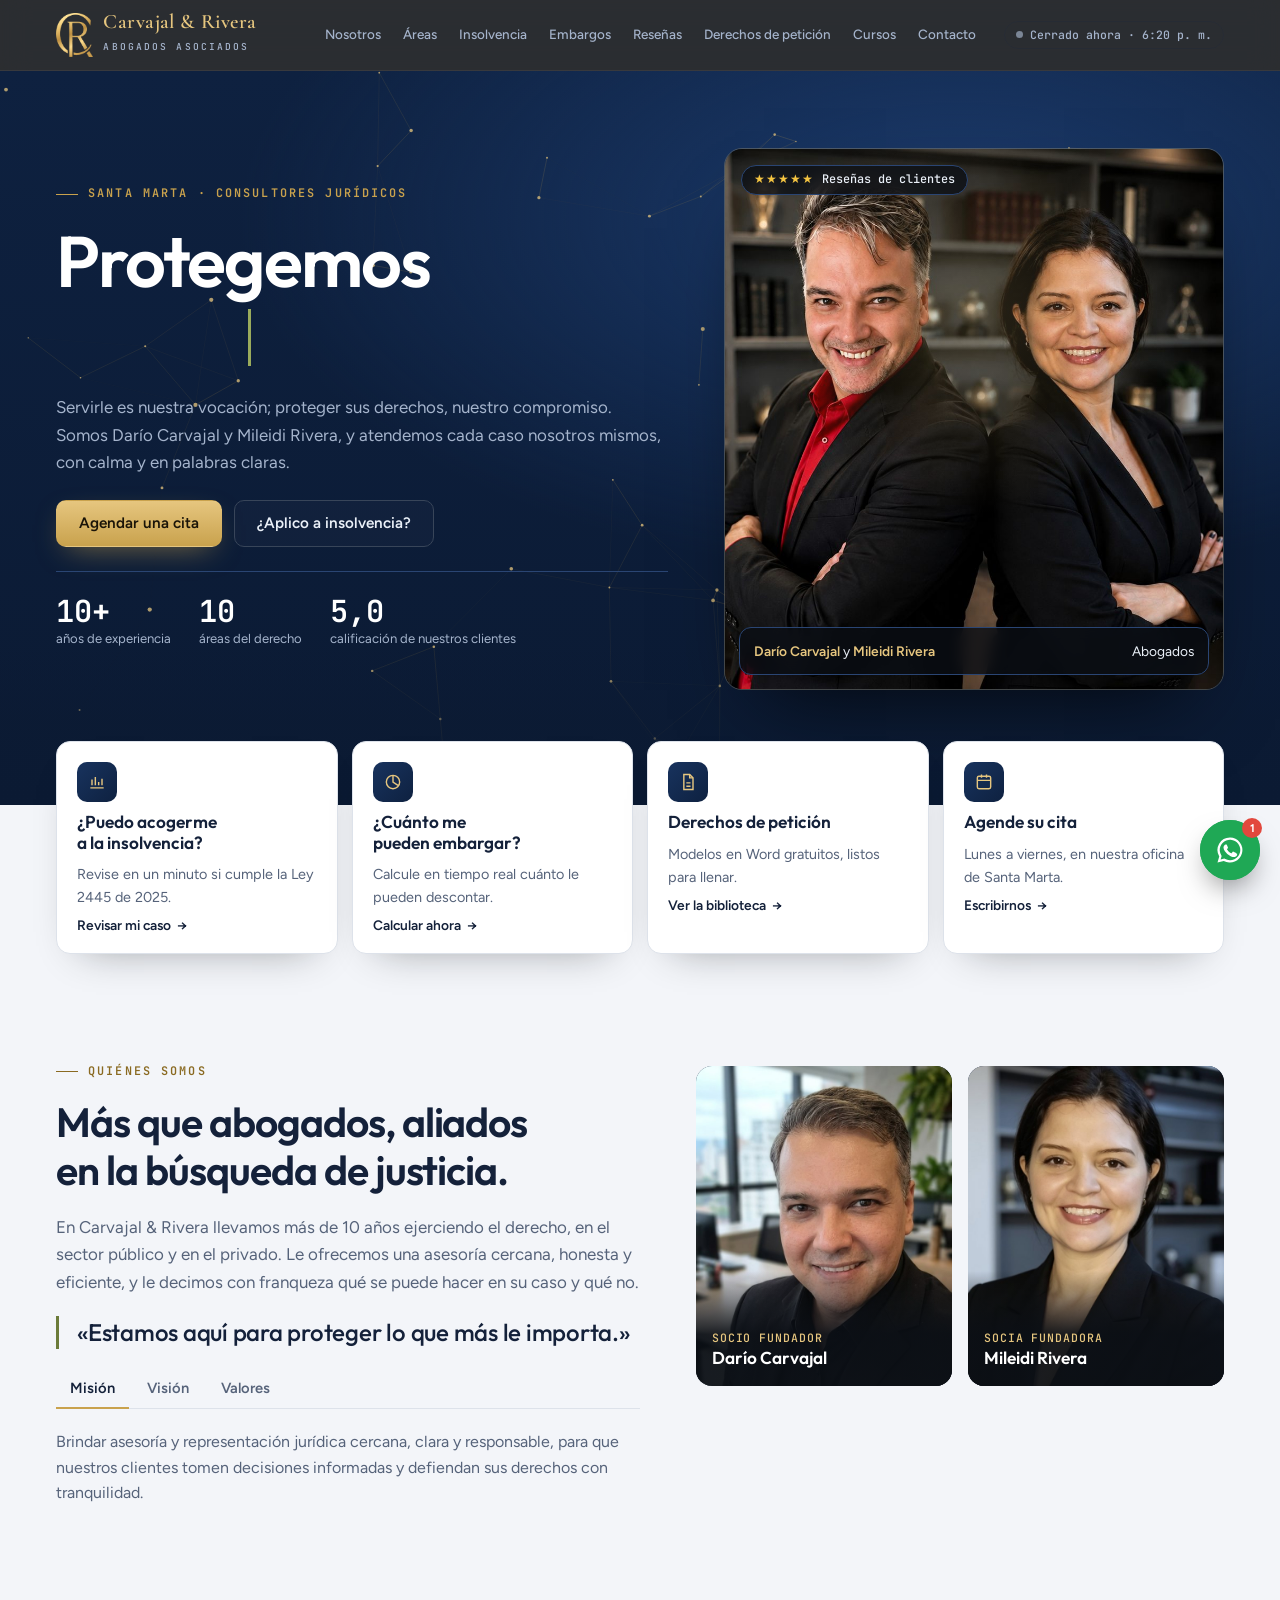
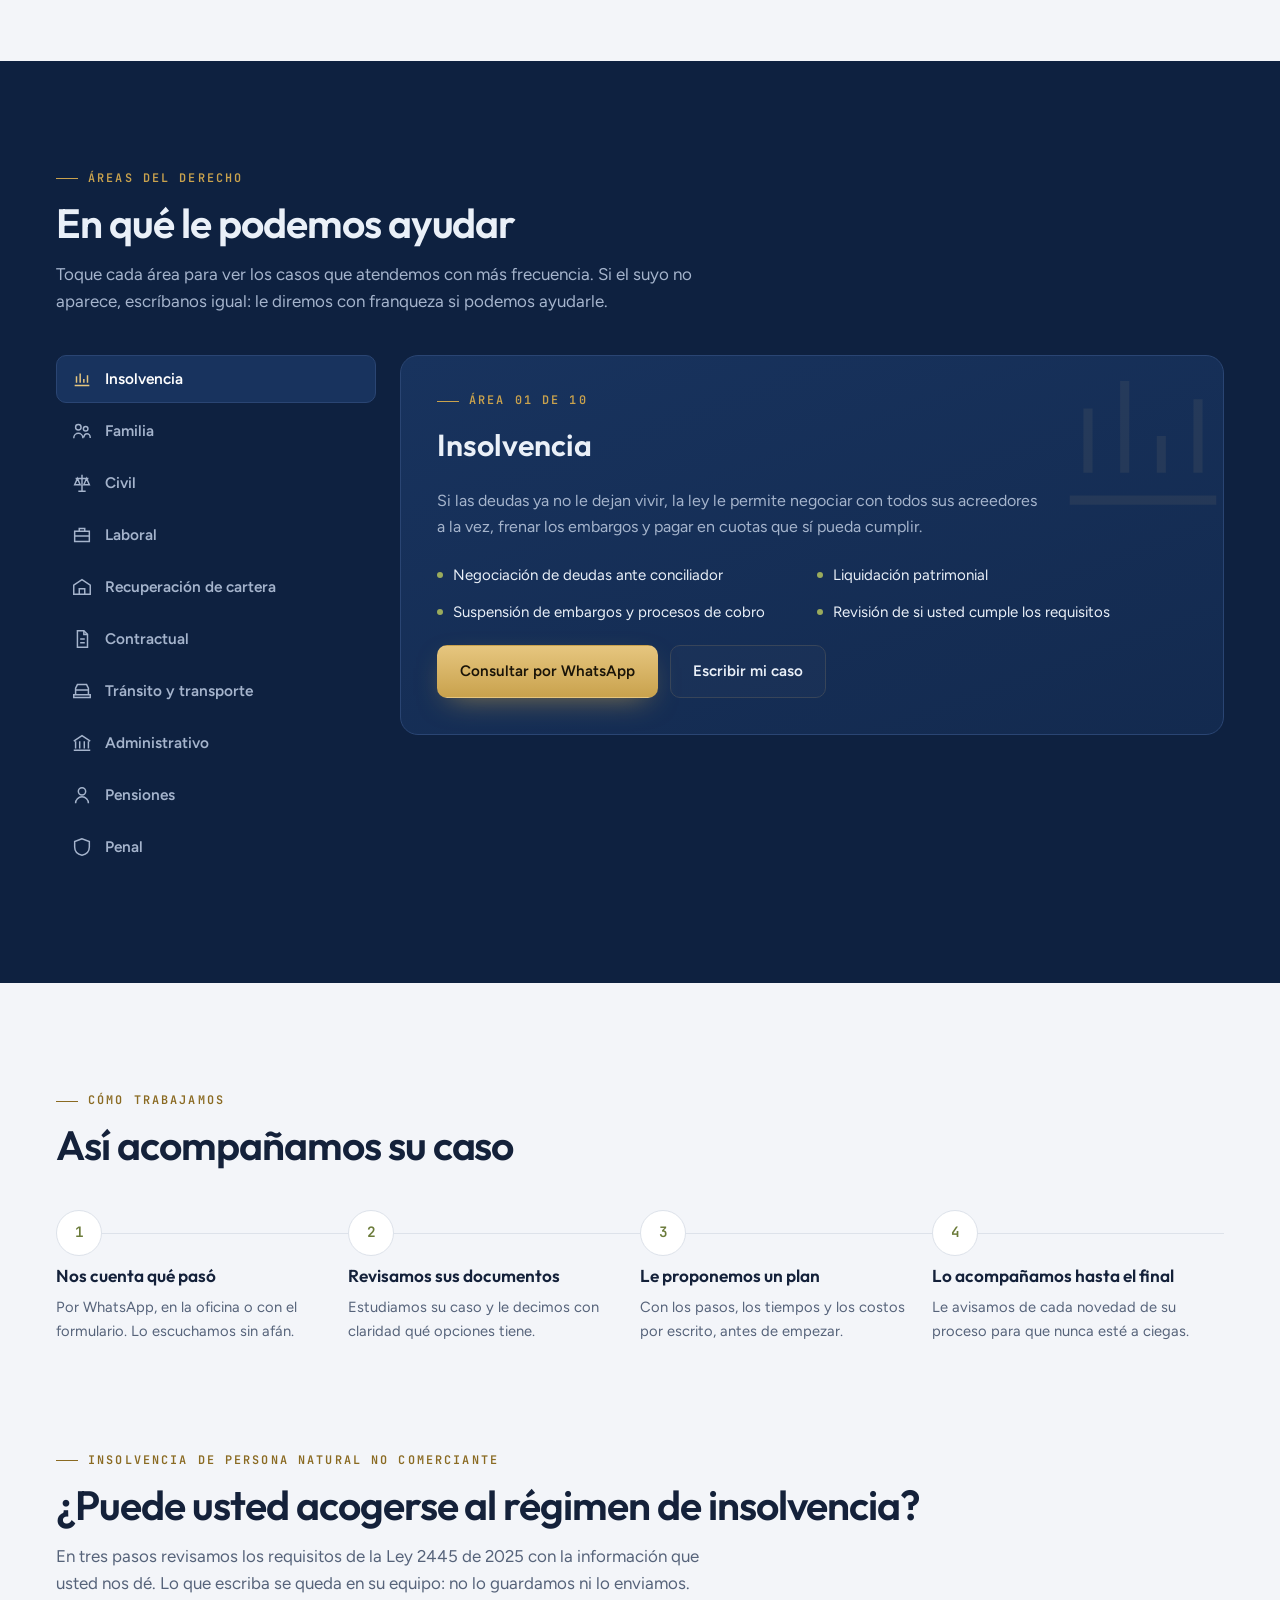
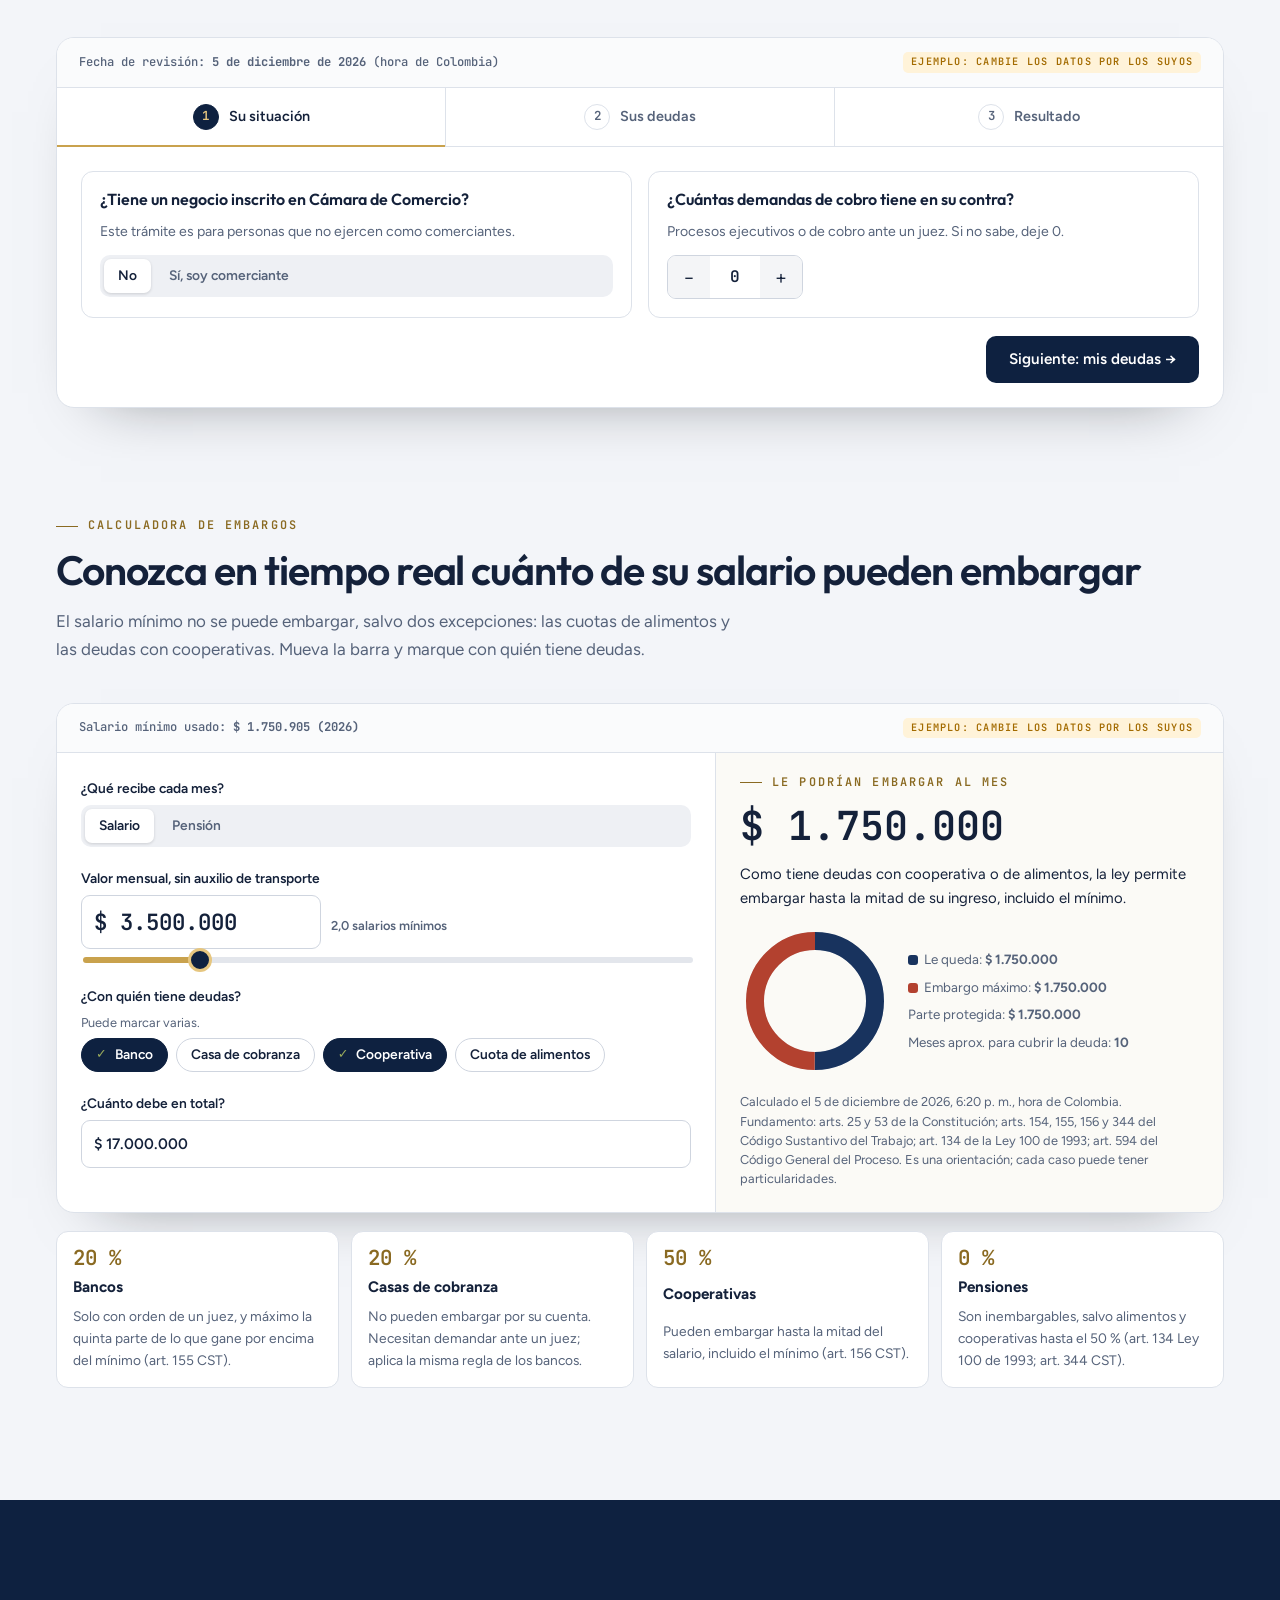
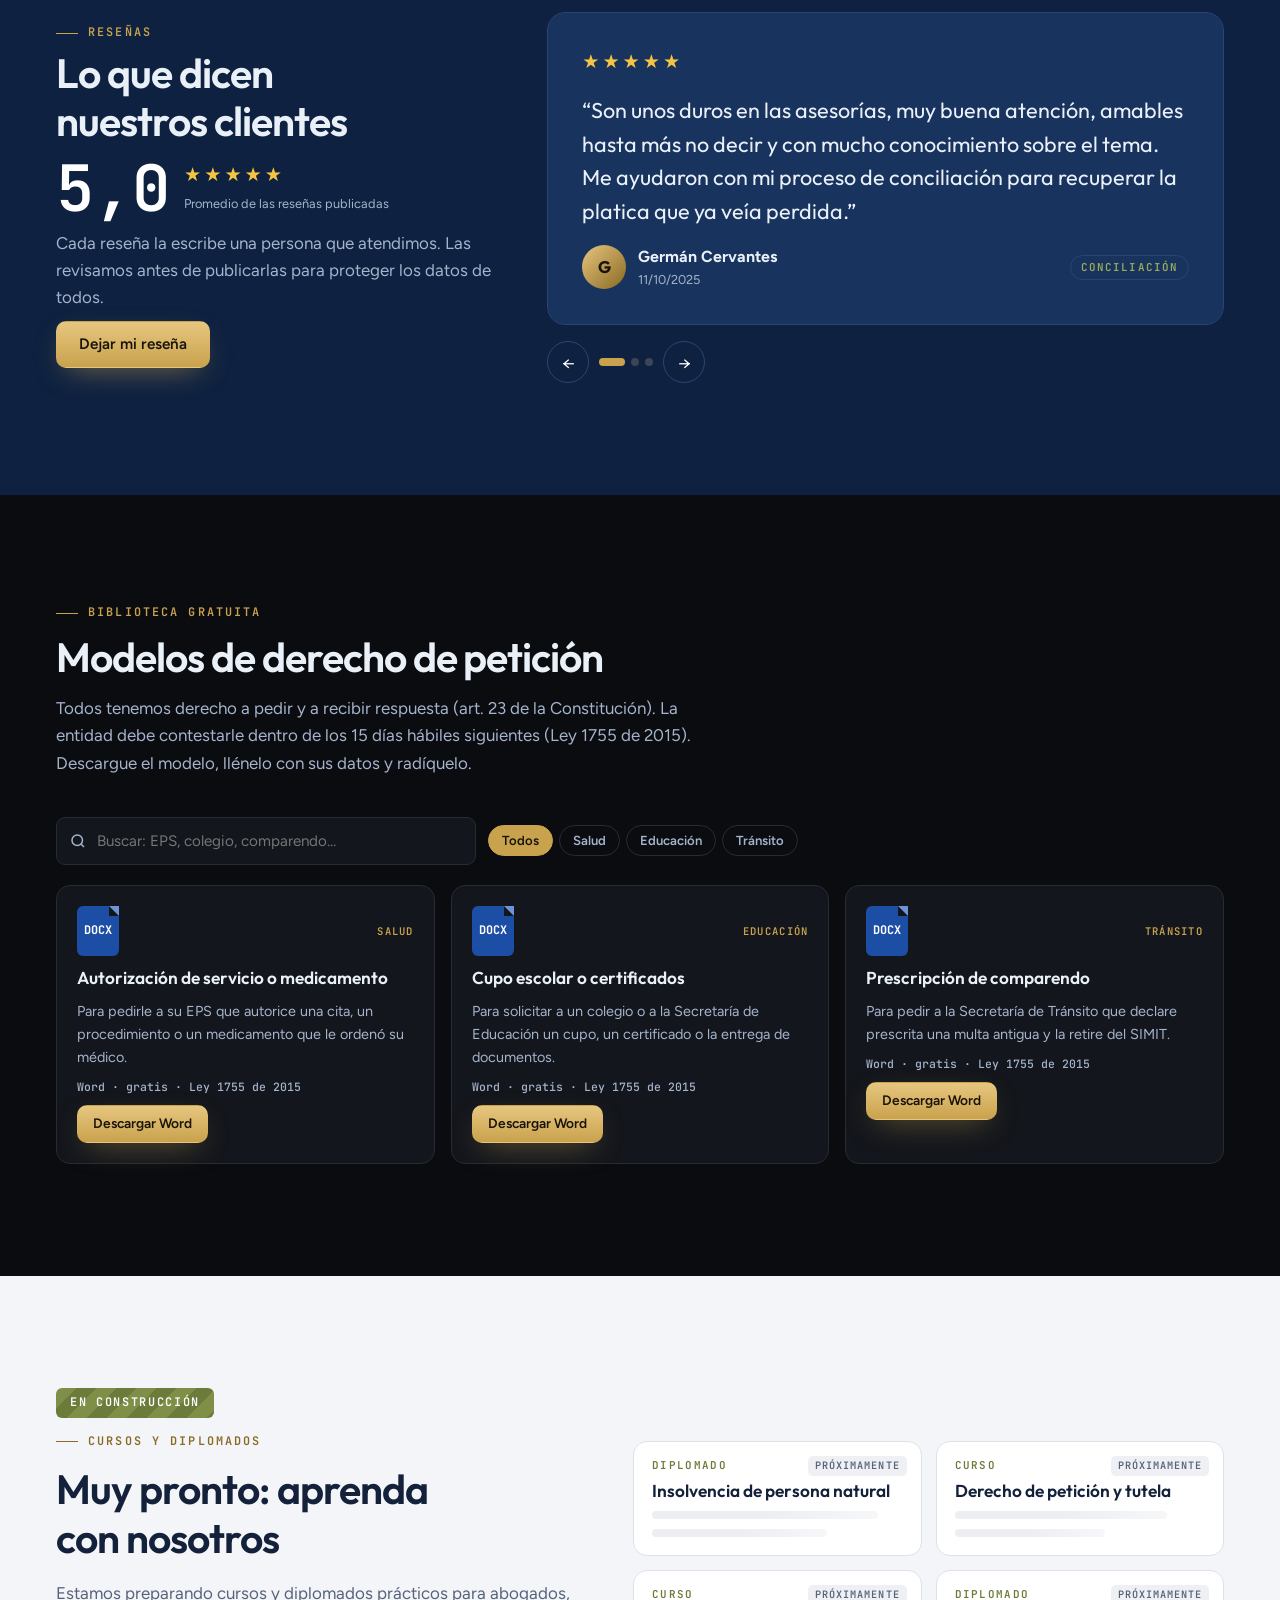
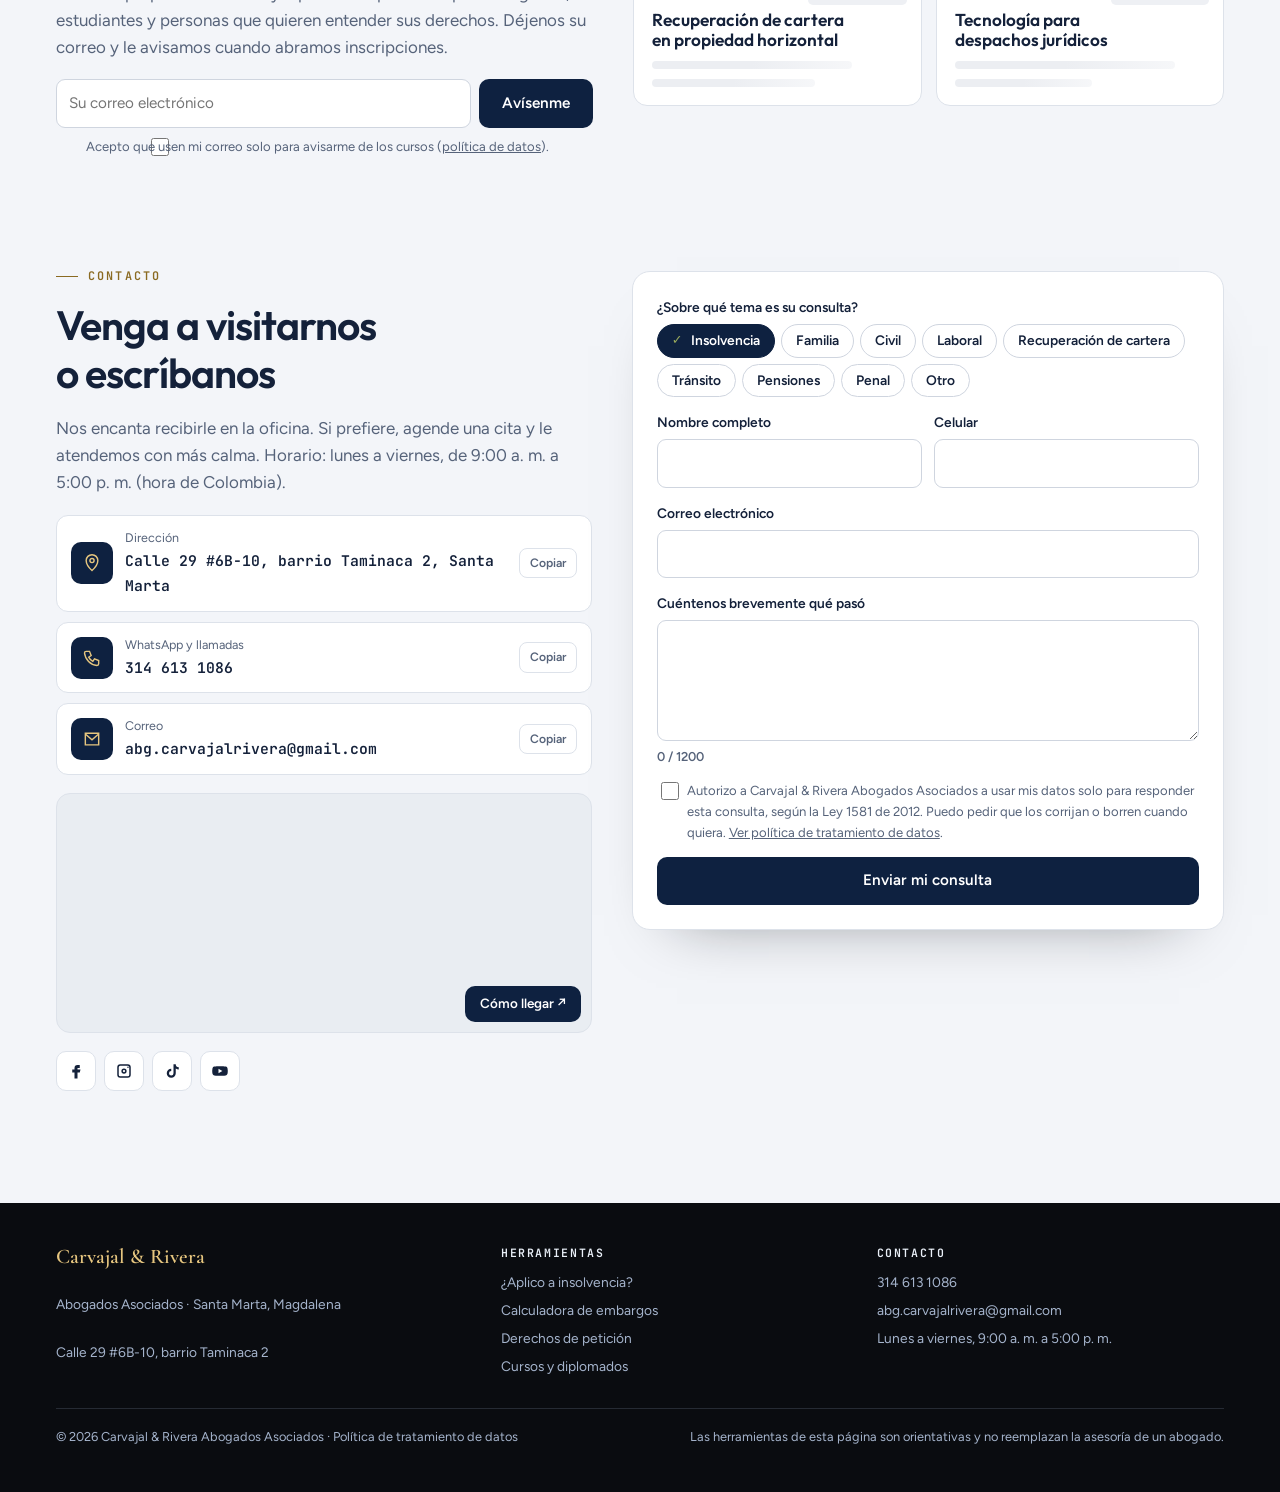
==== index.html @ 01ae9d0f "Quitar «#seccion» de la dirección al navegar y respetar la barra superior Co-Authored-By: Claude Opu" ====
<!DOCTYPE html>

<html lang="es">
<head>
<meta charset="utf-8"/>
<meta content="width=device-width,initial-scale=1,viewport-fit=cover" name="viewport"/>
<meta content="Carvajal &amp; Rivera Abogados Asociados, Santa Marta. Insolvencia, familia, civil, laboral, pensiones, tránsito y más. Calcule gratis si aplica a insolvencia y cuánto le pueden embargar." name="description"/>
<meta content="Carvajal &amp; Rivera Abogados Asociados" property="og:title"/>
<meta content="Servirle es nuestra vocación; proteger sus derechos, nuestro compromiso. Santa Marta, Colombia." property="og:description"/>
<meta content="img/equipo_oficina.jpg" property="og:image"/>
<meta content="#0e2140" name="theme-color"/>
<link href="favicon.ico" rel="icon" sizes="any"/>
<link href="img/icono-32.png" rel="icon" sizes="32x32" type="image/png"/>
<link href="img/icono-192.png" rel="icon" sizes="192x192" type="image/png"/>
<link href="img/icono-180.png" rel="apple-touch-icon" sizes="180x180"/>
<link href="manifest.webmanifest" rel="manifest"/>
<title>Carvajal &amp; Rivera Abogados</title>
<meta content="cover" name="claude:viewport-fit-sides"/>
<link href="https://fonts.googleapis.com" rel="preconnect"/>
<link href="https://fonts.googleapis.com/css2?family=Cormorant+Garamond:wght@600&amp;family=Outfit:wght@400;500;600;700&amp;family=Figtree:wght@400;500;600;700&amp;family=JetBrains+Mono:wght@400;600&amp;display=swap" rel="stylesheet"/>
<style>
[hidden]{display:none!important}
img{max-width:100%}
:root{padding-top:env(safe-area-inset-top,0px)}
/* Layout: azul navy institucional con hilos dorados (red de partículas = tecnología); negro en la barra, la biblioteca y el pie; verde aceituna para confirmaciones y detalles. */
:root{
  --ink:#0e2140; --ink2:#132a4f; --ink3:#18335e; --line-d:#2a4573; --black:#0a0c10; --black2:#13161c; --line-k:#262b34;
  --olive:#6b7b3a; --olive2:#9aab5c; --olive-bg:#eef2e0;
  --paper:#f3f5f9; --card:#ffffff; --line:#dde2ea;
  --gold:#c9a24d; --gold2:#e6c67f; --gold-d:#8a6a22;
  --txt:#14213a; --mute:#56637a; --txt-d:#eaf0f8; --mute-d:#a5b4cc;
  --ok:#5f7032; --ok-bg:#eef2e0; --no:#b3412f; --no-bg:#fbe8e4; --warn:#a36b00; --warn-bg:#fff3d9;
  --wa:#1fa855;
  --f-brand:"Cormorant Garamond",Georgia,serif;
  --f-head:"Outfit","Segoe UI",system-ui,sans-serif;
  --f-body:"Figtree","Segoe UI",system-ui,sans-serif;
  --f-mono:"JetBrains Mono",ui-monospace,Consolas,monospace;
  --ease:cubic-bezier(.2,.7,.2,1);
  color-scheme:light;
}
*{box-sizing:border-box}
html{scroll-behavior:smooth}
body{background:var(--paper);color:var(--txt);font:16px/1.6 var(--f-body);margin:0;overflow-x:hidden}
body::before{content:"";position:fixed;inset:0 0 auto;height:env(safe-area-inset-top,0px);z-index:90;background:var(--black)}
.wrap{max-width:1200px;margin:0 auto;padding-left:max(16px,env(safe-area-inset-left,0px));padding-right:max(16px,env(safe-area-inset-right,0px))}
h1,h2,h3{font-family:var(--f-head);text-wrap:balance;margin:0;line-height:1.18}
h2{font-size:clamp(1.7rem,3.2vw,2.6rem);font-weight:600;letter-spacing:-.025em}
h3{font-size:1.08rem;font-weight:600}
p{margin:0}
a{color:inherit}
button{font-family:inherit}
.eyebrow{display:inline-flex;align-items:center;gap:10px;font:600 .74rem/1 var(--f-mono);letter-spacing:.18em;text-transform:uppercase;color:var(--gold-d)}
.eyebrow::before{content:"";width:22px;height:1px;background:currentColor}
.dark .eyebrow{color:var(--gold)}
.lead{color:var(--mute);max-width:62ch;font-size:1.06rem}
.dark{background:var(--ink);color:var(--txt-d);color-scheme:dark}
.dark .lead{color:var(--mute-d)}
.black{background:var(--black)}
.black .doc{background:var(--black2);border-color:var(--line-k)}
.black .search input{background:var(--black2);border-color:var(--line-k)}
.black .filt button{border-color:var(--line-k)}
.black .doc .ico::after{border-color:var(--black2) #6e93d6}
section{padding-block:clamp(64px,9vw,112px);position:relative}
.sec-head{display:grid;gap:14px;margin-bottom:40px}
:focus-visible{outline:2px solid var(--gold);outline-offset:3px}
.reveal{transform:translateY(18px);transition:transform .8s var(--ease)}
.reveal.in{transform:none}
@media (prefers-reduced-motion:reduce){*{animation:none!important;transition:none!important;scroll-behavior:auto!important}.reveal{transform:none}}

/* ---------- barra superior */
.progress{position:fixed;top:env(safe-area-inset-top,0px);left:0;height:2px;width:0;background:linear-gradient(90deg,var(--gold),var(--gold2));z-index:95}
.top{position:sticky;top:env(safe-area-inset-top,0px);z-index:80;background:rgba(10,12,16,.86);backdrop-filter:blur(14px) saturate(140%);border-bottom:1px solid rgba(255,255,255,.06);color:var(--txt-d);transition:background .3s}
.top .wrap{display:flex;align-items:center;gap:18px;min-height:70px}
.brand{display:flex;align-items:center;gap:10px;text-decoration:none;flex:none}
.brand img{height:44px;width:auto}
.brand b{font:600 1.28rem/1 var(--f-brand);color:var(--gold2);letter-spacing:.02em;display:block;white-space:nowrap}
.brand small{font:500 .6rem/1 var(--f-mono);letter-spacing:.22em;text-transform:uppercase;color:var(--mute-d)}
nav.menu{display:flex;gap:2px;margin-left:auto}
nav.menu a{font:500 .84rem/1 var(--f-body);text-decoration:none;color:var(--mute-d);padding:9px 10px;border-radius:6px;position:relative;white-space:nowrap}
nav.menu a:hover{color:#fff}
nav.menu a.on{color:var(--gold2)}
nav.menu a.on::after{content:"";position:absolute;left:10px;right:10px;bottom:2px;height:1px;background:var(--gold)}
.status{display:flex;align-items:center;gap:7px;font:500 .72rem/1 var(--f-mono);color:var(--mute-d);white-space:nowrap;border:1px solid var(--line-k);border-radius:999px;padding:7px 11px}
.dot{width:7px;height:7px;border-radius:50%;background:#7b8696}
.dot.on{background:var(--olive2);box-shadow:0 0 0 0 rgba(154,171,92,.6);animation:ping 2s infinite}
@keyframes ping{70%{box-shadow:0 0 0 7px rgba(154,171,92,0)}100%{box-shadow:0 0 0 0 rgba(154,171,92,0)}}
.burger{display:none;margin-left:auto;background:none;border:1px solid var(--line-d);border-radius:8px;width:42px;height:40px;color:#fff;cursor:pointer}
.burger span{display:block;width:18px;height:1.5px;background:currentColor;margin:4px auto;transition:transform .3s}
.drawer{position:fixed;inset:0;z-index:85;background:rgba(14,33,64,.97);display:grid;align-content:center;gap:6px;padding:80px max(24px,env(safe-area-inset-left,0px)) 40px;transform:translateY(-100%);transition:transform .45s var(--ease)}
.drawer.open{transform:none}
.drawer a{font:600 1.6rem/1.3 var(--f-head);color:var(--txt-d);text-decoration:none;padding:6px 0}
.drawer a:hover{color:var(--gold2)}
@media (max-width:1180px){nav.menu{display:none}.burger{display:block}.status{margin-left:0}}
@media (max-width:560px){.status{display:none}}

/* ---------- portada */
.hero{padding-block:clamp(40px,6vw,80px) clamp(80px,9vw,120px);overflow:hidden;background:radial-gradient(1200px 600px at 75% 20%,#1b3a6b 0,transparent 60%),linear-gradient(180deg,var(--ink) 0,#0b1a33 100%)}
#red{position:absolute;inset:0;width:100%;height:100%;display:block}
.hero::after{content:"";position:absolute;inset:auto 0 0;height:160px;background:linear-gradient(transparent,#0b1a33);pointer-events:none}
.hero .wrap{position:relative;z-index:2;display:grid;grid-template-columns:1.1fr .9fr;gap:56px;align-items:center}
.hero .copy{display:grid;gap:24px;min-width:0}
.hero h1{font-family:var(--f-head);font-weight:600;font-size:clamp(2.6rem,5.6vw,4.6rem);line-height:1.02;color:#fff;letter-spacing:-.03em}
.rot{display:inline-block;min-width:4ch;background:linear-gradient(90deg,var(--gold2),var(--gold));-webkit-background-clip:text;background-clip:text;color:transparent}
.rot .c{display:inline-block;width:3px;height:.8em;background:var(--olive2);margin-left:4px;vertical-align:-.08em;animation:blink 1s steps(1) infinite}
@keyframes blink{50%{opacity:0}}
.cta{display:flex;gap:12px;flex-wrap:wrap}
.btn{display:inline-flex;align-items:center;justify-content:center;gap:9px;font:600 .95rem/1 var(--f-body);padding:15px 22px;border-radius:10px;text-decoration:none;border:1px solid transparent;cursor:pointer;transition:transform .25s var(--ease),box-shadow .25s,border-color .25s,background .25s}
.btn:hover{transform:translateY(-2px)}
.btn.gold{background:linear-gradient(180deg,var(--gold2),var(--gold));color:#1a1408;box-shadow:0 10px 30px -12px rgba(201,162,77,.7)}
.btn.ghost{border-color:#384559;color:var(--txt-d);background:rgba(255,255,255,.02)}
.btn.ghost:hover{border-color:var(--gold)}
.btn.ink{background:var(--ink);color:#fff}
.btn.line{border-color:var(--line);background:var(--card);color:var(--txt)}
.btn svg{width:18px;height:18px}
.stats{display:flex;gap:28px;flex-wrap:wrap;padding-top:8px;border-top:1px solid var(--line-d)}
.stats div{display:grid;gap:2px;padding-top:16px}
.stats b{font:600 1.9rem/1 var(--f-mono);color:#fff}
.stats span{font-size:.82rem;color:var(--mute-d)}
.tilt{perspective:1000px}
.photo{position:relative;border-radius:18px;overflow:hidden;border:1px solid rgba(230,198,127,.25);transform-style:preserve-3d;transition:transform .2s ease-out;box-shadow:0 40px 80px -40px rgba(0,0,0,.8)}
.photo img{width:100%;aspect-ratio:941/1020;object-fit:cover;display:block}
.photo::after{content:"";position:absolute;inset:0;background:radial-gradient(circle at var(--mx,50%) var(--my,30%),rgba(230,198,127,.18),transparent 45%);pointer-events:none}
.photo .tag{position:absolute;left:14px;right:14px;bottom:14px;display:flex;justify-content:space-between;align-items:center;gap:10px;background:rgba(11,15,21,.78);backdrop-filter:blur(8px);border:1px solid var(--line-d);border-radius:12px;padding:12px 14px;font-size:.86rem;color:var(--txt-d);z-index:2}
.photo .tag b{color:var(--gold2);font-weight:600}
.badge{position:absolute;top:16px;left:16px;z-index:2;display:flex;align-items:center;gap:8px;background:rgba(11,15,21,.78);backdrop-filter:blur(8px);border:1px solid var(--line-d);border-radius:999px;padding:8px 12px;font:500 .74rem/1 var(--f-mono);color:var(--txt-d)}
.badge i{color:#f5c542;font-style:normal;letter-spacing:1px}
@media (max-width:900px){.hero .wrap{grid-template-columns:1fr}.tilt{max-width:520px}}

/* ---------- accesos rápidos */
.tools{display:grid;grid-template-columns:repeat(4,1fr);gap:14px;margin-top:-64px;position:relative;z-index:5}
.tool{background:var(--card);border:1px solid var(--line);border-radius:14px;padding:20px;display:grid;gap:10px;text-decoration:none;box-shadow:0 18px 40px -26px rgba(11,15,21,.45);transition:transform .3s var(--ease),box-shadow .3s,border-color .3s;align-content:start}
.tool:hover{transform:translateY(-6px);border-color:var(--gold);box-shadow:0 28px 50px -28px rgba(11,15,21,.5)}
.tool .ic{width:40px;height:40px;border-radius:10px;background:linear-gradient(135deg,var(--ink3),var(--ink));display:grid;place-items:center}
.tool .ic svg{width:20px;height:20px;stroke:var(--gold2);fill:none;stroke-width:1.7}
.tool p{color:var(--mute);font-size:.9rem}
.tool .go{font:600 .86rem/1 var(--f-body);display:flex;gap:6px;align-items:center}
.tool .go i{font-style:normal;transition:transform .3s}
.tool:hover .go i{transform:translateX(4px)}
@media (max-width:1000px){.tools{grid-template-columns:1fr 1fr}}
@media (max-width:540px){.tools{grid-template-columns:1fr;margin-top:-48px}}

/* ---------- nosotros */
.about{display:grid;grid-template-columns:1.05fr .95fr;gap:56px;align-items:start}
.about .text{display:grid;gap:20px;min-width:0}
.quote{font:500 clamp(1.2rem,2vw,1.5rem)/1.4 var(--f-head);color:var(--txt);border-left:3px solid var(--olive);padding-left:18px;letter-spacing:-.01em}
.tabs{display:flex;gap:4px;border-bottom:1px solid var(--line);flex-wrap:wrap}
.tabs button{background:none;border:0;padding:12px 14px;font:600 .92rem/1 var(--f-body);color:var(--mute);cursor:pointer;position:relative}
.tabs button[aria-selected="true"]{color:var(--txt)}
.tabs button[aria-selected="true"]::after{content:"";position:absolute;left:0;right:0;bottom:-1px;height:2px;background:var(--gold)}
.tabpanel{min-height:120px;color:var(--mute);font-size:1rem}
.values{display:grid;grid-template-columns:repeat(3,1fr);gap:10px}
.value{background:var(--card);border:1px solid var(--line);border-radius:10px;padding:12px 14px;display:grid;gap:2px;transition:border-color .3s,transform .3s}
.value:hover{border-color:var(--olive);transform:translateY(-2px)}
.value b{font-size:.92rem}
.value small{color:var(--mute);font-size:.8rem;line-height:1.4}
@media (max-width:560px){.values{grid-template-columns:1fr 1fr}}
.team{display:grid;grid-template-columns:1fr 1fr;gap:16px}
.person{position:relative;border-radius:16px;overflow:hidden;background:var(--ink);color:#fff;isolation:isolate}
.person img{width:100%;aspect-ratio:4/5;object-fit:cover;object-position:top;display:block;transition:transform .8s var(--ease)}
.person:hover img{transform:scale(1.04)}
.person .info{position:absolute;inset:auto 0 0;padding:60px 16px 16px;background:linear-gradient(transparent,rgba(11,15,21,.92) 55%);display:grid;gap:2px}
.person small{color:var(--gold2);font:500 .72rem/1.3 var(--f-mono);letter-spacing:.08em;text-transform:uppercase}
.person .more{max-height:0;overflow:hidden;color:#cdd4df;font-size:.86rem;transition:max-height .5s var(--ease),margin .5s;margin-top:0}
.person:hover .more,.person:focus-within .more{max-height:120px;margin-top:6px}
@media (max-width:900px){.about{grid-template-columns:1fr}}

/* ---------- áreas */
.areas{display:grid;grid-template-columns:320px 1fr;gap:24px;align-items:start}
.alist{display:grid;gap:4px}
.alist button{display:flex;align-items:center;gap:12px;text-align:left;background:transparent;border:1px solid transparent;color:var(--mute-d);border-radius:10px;padding:12px 14px;font:600 .96rem/1.2 var(--f-body);cursor:pointer;transition:background .25s,color .25s,border-color .25s}
.alist button svg{width:22px;height:22px;stroke:currentColor;fill:none;stroke-width:1.6;flex:none}
.alist button:hover{color:#fff;background:var(--ink2)}
.alist button[aria-selected="true"]{color:#fff;background:var(--ink3);border-color:var(--line-d)}
.alist button[aria-selected="true"] svg{stroke:var(--gold2)}
.apanel{background:linear-gradient(160deg,var(--ink3),var(--ink2));border:1px solid var(--line-d);border-radius:18px;padding:clamp(22px,3vw,36px);display:grid;gap:18px;min-height:380px;position:relative;overflow:hidden}
.apanel .bigic{position:absolute;right:-30px;top:-30px;width:220px;height:220px;stroke:rgba(230,198,127,.07);fill:none;stroke-width:1}
.apanel h3{font-size:clamp(1.4rem,2.4vw,1.9rem)}
.apanel p{color:var(--mute-d);max-width:60ch}
.apanel ul{list-style:none;margin:0;padding:0;display:grid;grid-template-columns:1fr 1fr;gap:10px}
.apanel li{display:flex;gap:10px;align-items:flex-start;font-size:.94rem;color:var(--txt-d)}
.apanel li::before{content:"";width:6px;height:6px;border-radius:50%;background:var(--olive2);margin-top:9px;flex:none}
.apanel .fade{animation:fade .5s var(--ease)}
@keyframes fade{from{opacity:.2;transform:translateY(8px)}to{opacity:1;transform:none}}
@media (max-width:900px){.areas{grid-template-columns:1fr}.alist{grid-auto-flow:column;grid-auto-columns:max-content;overflow-x:auto;padding-bottom:6px}.apanel ul{grid-template-columns:1fr}}

/* ---------- proceso */
.steps{display:grid;grid-template-columns:repeat(4,1fr);gap:0;position:relative;counter-reset:s}
.steps::before{content:"";position:absolute;left:0;right:0;top:23px;height:1px;background:var(--line)}
.step{position:relative;padding-right:20px;display:grid;gap:10px}
.step .n{width:46px;height:46px;border-radius:50%;background:var(--card);border:1px solid var(--line);display:grid;place-items:center;font:600 .9rem/1 var(--f-mono);color:var(--olive);position:relative;transition:background .3s,color .3s,border-color .3s}
.step:hover .n{background:var(--olive);color:#fff;border-color:var(--olive)}
.step p{color:var(--mute);font-size:.92rem}
@media (max-width:860px){.steps{grid-template-columns:1fr 1fr;gap:28px}.steps::before{display:none}}
@media (max-width:480px){.steps{grid-template-columns:1fr}}

/* ---------- calculadoras */
.calc{background:var(--card);border:1px solid var(--line);border-radius:18px;overflow:hidden;box-shadow:0 30px 60px -45px rgba(11,15,21,.5)}
.calc-top{display:flex;justify-content:space-between;align-items:center;gap:12px;flex-wrap:wrap;padding:14px 22px;border-bottom:1px solid var(--line);background:#fafbfc;font:500 .76rem/1.3 var(--f-mono);color:var(--mute)}
.example{font:600 .64rem/1 var(--f-mono);letter-spacing:.12em;text-transform:uppercase;background:var(--warn-bg);color:var(--warn);padding:5px 8px;border-radius:5px}
.wiz{display:flex;gap:0;border-bottom:1px solid var(--line)}
.wiz button{flex:1;display:flex;align-items:center;gap:10px;justify-content:center;background:none;border:0;border-right:1px solid var(--line);padding:16px 10px;font:600 .9rem/1.2 var(--f-body);color:var(--mute);cursor:pointer;position:relative}
.wiz button:last-child{border-right:0}
.wiz button i{font:600 .78rem/1 var(--f-mono);font-style:normal;width:26px;height:26px;border-radius:50%;display:grid;place-items:center;border:1px solid var(--line);flex:none}
.wiz button[aria-current="step"]{color:var(--txt)}
.wiz button[aria-current="step"] i{background:var(--ink);color:var(--gold2);border-color:var(--ink)}
.wiz button.done i{background:var(--olive);color:#fff;border-color:var(--ok)}
.wiz button[aria-current="step"]::after{content:"";position:absolute;left:0;right:0;bottom:-1px;height:2px;background:var(--gold)}
@media (max-width:560px){.wiz button span{display:none}}
.pane{padding:24px;display:grid;gap:18px}
.pane[hidden]{display:none}
.qgrid{display:grid;grid-template-columns:1fr 1fr;gap:16px}
.qcard{border:1px solid var(--line);border-radius:12px;padding:18px;display:grid;gap:12px;align-content:start}
.qcard h3{font-size:1rem}
.qcard p{color:var(--mute);font-size:.88rem}
@media (max-width:700px){.qgrid{grid-template-columns:1fr}}
label,.lbl{font-weight:600;font-size:.86rem;display:grid;gap:6px;align-content:start}
input,select,textarea{font:inherit;font-size:.95rem;color:var(--txt);background:#fff;border:1px solid #cfd5df;border-radius:9px;padding:11px 12px;width:100%;min-width:0;transition:border-color .2s,box-shadow .2s}
input:focus,select:focus,textarea:focus{border-color:var(--gold);outline:none;box-shadow:0 0 0 4px rgba(201,162,77,.18)}
.seg{display:inline-flex;gap:4px;background:#eef0f4;padding:4px;border-radius:10px;flex-wrap:wrap}
.seg button{font:600 .86rem/1 var(--f-body);border:0;background:transparent;border-radius:7px;padding:10px 14px;cursor:pointer;color:var(--mute)}
.seg button[aria-pressed="true"]{background:var(--card);color:var(--txt);box-shadow:0 1px 3px rgba(11,15,21,.15)}
.stepper{display:flex;align-items:center;border:1px solid #cfd5df;border-radius:9px;overflow:hidden;width:max-content}
.stepper button{width:42px;height:42px;border:0;background:#f4f5f7;font-size:1.2rem;cursor:pointer;color:var(--txt)}
.stepper output{min-width:50px;text-align:center;font:600 1rem/1 var(--f-mono)}
.tbl-wrap{overflow-x:auto;border:1px solid var(--line);border-radius:12px}
table{border-collapse:collapse;width:100%;min-width:760px;font-size:.88rem}
th{font:600 .68rem/1.2 var(--f-mono);letter-spacing:.08em;text-transform:uppercase;color:var(--mute);text-align:left;padding:10px 8px;background:#f6f7f9;border-bottom:1px solid var(--line)}
td{padding:6px 8px;border-bottom:1px solid var(--line);vertical-align:middle}
tbody tr{animation:fade .35s var(--ease)}
td input,td select{padding:8px 9px;font-size:.88rem}
td.num input{font-family:var(--f-mono);text-align:right}
.mora{font:600 .74rem/1 var(--f-mono);padding:6px 8px;border-radius:6px;white-space:nowrap;display:inline-block}
.mora.alta{background:var(--no-bg);color:var(--no)}
.mora.baja{background:var(--warn-bg);color:var(--warn)}
.mora.cero{background:#eef1f5;color:var(--mute)}
.x{border:0;background:none;color:var(--mute);cursor:pointer;font-size:1.15rem;padding:4px 8px;border-radius:6px}
.x:hover{background:var(--no-bg);color:var(--no)}
.add{justify-self:start;font:600 .88rem/1 var(--f-body);background:none;border:1px dashed #b9c1ce;border-radius:9px;padding:11px 14px;cursor:pointer;color:var(--txt)}
.add:hover{border-color:var(--gold);color:var(--gold-d)}
.nav-row{display:flex;justify-content:space-between;gap:10px;flex-wrap:wrap}
.note{font-size:.8rem;color:var(--mute);line-height:1.5}
.result{display:grid;grid-template-columns:240px 1fr;gap:28px;align-items:center}
@media (max-width:760px){.result{grid-template-columns:1fr;justify-items:start}}
.gauge{position:relative;width:220px;height:220px}
.gauge svg{width:100%;height:100%;transform:rotate(-90deg)}
.gauge circle{fill:none;stroke-width:14}
.gauge .bg{stroke:#eceef2}
.gauge .fg{stroke:url(#gg);stroke-linecap:round;transition:stroke-dashoffset 1s var(--ease)}
.gauge .mark{stroke:var(--ink);stroke-width:16}
.gauge .lab{position:absolute;inset:0;display:grid;place-content:center;text-align:center;gap:2px}
.gauge .lab b{font:600 2.2rem/1 var(--f-mono)}
.gauge .lab span{font-size:.78rem;color:var(--mute)}
.verdict{border-radius:12px;padding:16px 18px;display:grid;gap:6px}
.verdict.si{background:var(--ok-bg);color:#0f5136}
.verdict.no{background:var(--no-bg);color:#7a2618}
.verdict b{font:700 1.25rem/1.25 var(--f-head)}
.checks{display:grid;gap:10px;list-style:none;margin:0;padding:0}
.checks li{display:grid;grid-template-columns:24px 1fr;gap:10px;font-size:.92rem}
.checks i{font-style:normal;width:24px;height:24px;border-radius:50%;display:grid;place-items:center;font:700 .75rem/1 var(--f-mono)}
.checks .y i{background:var(--ok);color:#fff}
.checks .n i{background:var(--no);color:#fff}
.kv{display:grid;grid-template-columns:1fr auto;gap:8px 14px;font-size:.92rem}
.kv span:nth-child(even){font:600 .95rem/1.4 var(--f-mono);text-align:right;font-variant-numeric:tabular-nums}
.emb{display:grid;grid-template-columns:1.3fr 1fr;min-width:0}
.emb-in{padding:24px;display:grid;gap:20px;align-content:start;border-right:1px solid var(--line);min-width:0}
.emb-out{padding:24px;display:grid;gap:16px;align-content:start;background:#fbfaf6;min-width:0}
@media (max-width:960px){.emb{grid-template-columns:1fr}.emb-in{border-right:0;border-bottom:1px solid var(--line)}}
input[type=range]{-webkit-appearance:none;appearance:none;height:6px;border-radius:99px;background:linear-gradient(90deg,var(--gold) var(--p,30%),#e3e6ec var(--p,30%));border:0;padding:0;box-shadow:none}
input[type=range]::-webkit-slider-thumb{-webkit-appearance:none;width:24px;height:24px;border-radius:50%;background:var(--ink);border:3px solid var(--gold2);cursor:grab}
input[type=range]::-moz-range-thumb{width:20px;height:20px;border-radius:50%;background:var(--ink);border:3px solid var(--gold2);cursor:grab}
.money{display:flex;align-items:baseline;gap:10px;flex-wrap:wrap}
.money input{font:600 1.4rem/1 var(--f-mono);max-width:240px}
.chips{display:flex;flex-wrap:wrap;gap:8px}
.chip{border:1px solid #cfd5df;background:#fff;border-radius:999px;padding:9px 14px;font:600 .86rem/1 var(--f-body);cursor:pointer;color:var(--txt);display:inline-flex;gap:8px;align-items:center;transition:all .2s}
.chip[aria-pressed="true"]{background:var(--ink);color:#fff;border-color:var(--ink)}
.chip[aria-pressed="true"]::before{content:"✓";color:var(--olive2);font-size:.8rem}
.donut{display:grid;grid-template-columns:150px 1fr;gap:18px;align-items:center}
.donut svg{width:150px;height:150px;transform:rotate(-90deg)}
.donut circle{fill:none;stroke-width:18;transition:stroke-dasharray .8s var(--ease)}
.big{font:600 clamp(1.8rem,3.6vw,2.5rem)/1.05 var(--f-mono);font-variant-numeric:tabular-nums}
.legend{display:grid;gap:6px;font-size:.84rem;color:var(--mute)}
.legend i{display:inline-block;width:10px;height:10px;border-radius:3px;margin-right:6px;vertical-align:-1px}
.rules{display:grid;grid-template-columns:repeat(4,1fr);gap:12px;margin-top:18px}
.rule{background:var(--card);border:1px solid var(--line);border-radius:12px;padding:16px;display:grid;gap:6px;font-size:.86rem;color:var(--mute);cursor:default;transition:border-color .3s}
.rule:hover{border-color:var(--gold)}
.rule b{color:var(--txt);font-size:.95rem}
.rule .pct{font:600 1.3rem/1 var(--f-mono);color:var(--gold-d)}
@media (max-width:960px){.rules{grid-template-columns:1fr 1fr}}
@media (max-width:480px){.rules{grid-template-columns:1fr}}

/* ---------- reseñas */
.revs{display:grid;grid-template-columns:.8fr 1.2fr;gap:40px;align-items:center}
.score{display:grid;gap:10px}
.score b{font:600 4rem/1 var(--f-mono);color:#fff}
.stars{color:#f5c542;letter-spacing:3px;font-size:1.2rem}
.slider{position:relative;overflow:hidden;border-radius:18px}
.track{display:flex;transition:transform .7s var(--ease)}
.rev{flex:0 0 100%;background:var(--ink3);border:1px solid var(--line-d);border-radius:18px;padding:clamp(22px,3vw,34px);display:grid;gap:16px}
.rev q{font:400 clamp(1.1rem,1.8vw,1.35rem)/1.55 var(--f-head);color:var(--txt-d);quotes:"“" "”"}
.who{display:flex;align-items:center;gap:12px}
.av{width:44px;height:44px;border-radius:50%;background:linear-gradient(135deg,var(--gold2),var(--gold-d));color:#1a1408;display:grid;place-items:center;font:700 1.05rem/1 var(--f-head)}
.who small{display:block;color:var(--mute-d);font-size:.8rem}
.tagr{margin-left:auto;font:600 .68rem/1 var(--f-mono);letter-spacing:.1em;text-transform:uppercase;color:var(--olive2);border:1px solid var(--line-d);border-radius:999px;padding:6px 10px}
.sl-nav{display:flex;align-items:center;gap:10px;margin-top:16px}
.sl-nav button.arr{width:42px;height:42px;border-radius:50%;border:1px solid var(--line-d);background:transparent;color:#fff;cursor:pointer;font-size:1.1rem}
.sl-nav button.arr:hover{border-color:var(--gold)}
.dots{display:flex;gap:6px}
.dots button{width:8px;height:8px;border-radius:99px;border:0;background:#3a4558;cursor:pointer;padding:0;transition:width .3s,background .3s}
.dots button[aria-current="true"]{width:26px;background:var(--gold)}
@media (max-width:900px){.revs{grid-template-columns:1fr}}

/* modal */
.modal{position:fixed;inset:0;z-index:100;background:rgba(11,15,21,.65);backdrop-filter:blur(4px);display:grid;place-items:center;padding:20px}
.modal[hidden]{display:none}
.mbox{background:var(--card);color:var(--txt);border-radius:18px;max-width:520px;width:100%;padding:24px;display:grid;gap:14px;animation:fade .35s var(--ease);max-height:90vh;overflow:auto}
.mhead{display:flex;justify-content:space-between;align-items:center}
.pick{display:flex;gap:4px}
.pick button{background:none;border:0;font-size:2rem;line-height:1;color:#d7dbe2;cursor:pointer;padding:0 2px;transition:transform .15s,color .15s}
.pick button.on{color:#f5c542}
.pick button:hover{transform:scale(1.15)}

/* ---------- biblioteca */
.libbar{display:flex;gap:12px;flex-wrap:wrap;align-items:center;margin-bottom:20px}
.search{position:relative;flex:1;min-width:220px;max-width:420px}
.search input{background:var(--ink2);border-color:var(--line-d);color:var(--txt-d);padding-left:40px}
.search svg{position:absolute;left:13px;top:50%;transform:translateY(-50%);width:18px;height:18px;stroke:var(--mute-d);fill:none;stroke-width:2}
.filt{display:flex;gap:6px;flex-wrap:wrap}
.filt button{background:transparent;border:1px solid var(--line-d);color:var(--mute-d);border-radius:999px;padding:8px 13px;font:600 .82rem/1 var(--f-body);cursor:pointer}
.filt button[aria-pressed="true"]{background:var(--gold);color:#1a1408;border-color:var(--gold)}
.lib{display:grid;grid-template-columns:repeat(3,1fr);gap:16px}
.doc{background:var(--ink2);border:1px solid var(--line-d);border-radius:14px;padding:20px;display:grid;gap:12px;align-content:start;transition:transform .3s var(--ease),border-color .3s}
.doc:hover{transform:translateY(-4px);border-color:rgba(230,198,127,.45)}
.doc .top2{display:flex;justify-content:space-between;align-items:center}
.doc .ico{width:42px;height:50px;border-radius:6px;background:#1d4ea6;color:#fff;display:grid;place-items:center;font:700 .74rem/1 var(--f-mono);position:relative}
.doc .ico::after{content:"";position:absolute;top:0;right:0;border-width:0 10px 10px 0;border-style:solid;border-color:var(--ink2) #6e93d6}
.doc .cat{font:600 .66rem/1 var(--f-mono);letter-spacing:.12em;text-transform:uppercase;color:var(--gold)}
.doc p{color:var(--mute-d);font-size:.9rem}
.doc .meta{font:500 .72rem/1 var(--f-mono);color:var(--mute-d)}
.doc .btn{justify-self:start;padding:11px 15px;font-size:.86rem}
.empty{color:var(--mute-d);padding:20px;border:1px dashed var(--line-d);border-radius:12px}
@media (max-width:900px){.lib{grid-template-columns:1fr 1fr}}
@media (max-width:560px){.lib{grid-template-columns:1fr}}

/* ---------- cursos */
.soon{display:grid;grid-template-columns:1fr 1.1fr;gap:40px;align-items:center}
.tape{display:inline-flex;align-items:center;gap:10px;font:600 .74rem/1 var(--f-mono);letter-spacing:.14em;text-transform:uppercase;color:#fff;padding:9px 14px;border-radius:6px;background:repeating-linear-gradient(-45deg,var(--olive) 0 14px,#7f8f48 14px 28px);background-size:40px 40px;animation:tape 1.6s linear infinite;justify-self:start}
@keyframes tape{to{background-position:40px 0}}
.courses{display:grid;grid-template-columns:1fr 1fr;gap:14px}
.course{border:1px solid var(--line);background:var(--card);border-radius:14px;padding:18px;display:grid;gap:10px;position:relative;overflow:hidden}
.course .lock{position:absolute;top:14px;right:14px;font:600 .64rem/1 var(--f-mono);letter-spacing:.1em;text-transform:uppercase;color:var(--mute);background:#eef0f4;border-radius:5px;padding:5px 7px}
.course .kind{font:600 .68rem/1 var(--f-mono);letter-spacing:.12em;text-transform:uppercase;color:var(--olive)}
.course p{color:var(--mute);font-size:.88rem}
.skel{height:8px;border-radius:99px;background:linear-gradient(90deg,#eceef2 25%,#f6f7f9 50%,#eceef2 75%);background-size:200% 100%;animation:sk 1.6s infinite}
@keyframes sk{to{background-position:-200% 0}}
.wait{display:flex;gap:8px;flex-wrap:wrap}
.wait input{flex:1;min-width:200px}
@media (max-width:900px){.soon{grid-template-columns:1fr}}
@media (max-width:520px){.courses{grid-template-columns:1fr}}

/* ---------- contacto */
.contact{display:grid;grid-template-columns:.95fr 1.05fr;gap:40px;align-items:start}
.ways{display:grid;gap:10px}
.way{display:grid;grid-template-columns:42px 1fr auto;gap:12px;align-items:center;background:var(--card);border:1px solid var(--line);border-radius:12px;padding:12px 14px}
.way .wi{width:42px;height:42px;border-radius:10px;background:var(--ink);display:grid;place-items:center}
.way svg{width:20px;height:20px;stroke:var(--gold2);fill:none;stroke-width:1.7}
.way small{color:var(--mute);display:block;font-size:.78rem}
.way b{font-family:var(--f-mono);font-weight:600;font-size:.92rem;user-select:all;word-break:break-word}
.cp{border:1px solid var(--line);background:#fff;border-radius:8px;padding:8px 10px;font:600 .76rem/1 var(--f-body);cursor:pointer;color:var(--mute)}
.cp.ok{color:var(--ok);border-color:var(--ok)}
.mapcard{position:relative;border-radius:14px;overflow:hidden;border:1px solid var(--line);background:#e9edf2;height:240px}
.mapcard canvas{width:100%;height:100%;display:block}
.mapcard .pin{position:absolute;left:50%;top:46%;transform:translate(-50%,-100%);display:grid;justify-items:center;gap:6px}
.mapcard .pin span{background:var(--ink);color:#fff;font:600 .78rem/1.2 var(--f-body);padding:8px 10px;border-radius:8px;white-space:nowrap}
.mapcard .pin i{width:16px;height:16px;border-radius:50%;background:var(--gold);border:3px solid #fff;box-shadow:0 0 0 6px rgba(201,162,77,.3);animation:ping2 2s infinite}
@keyframes ping2{50%{box-shadow:0 0 0 12px rgba(201,162,77,0)}}
.mapcard a{position:absolute;right:10px;bottom:10px}
.social{display:flex;gap:8px}
.social a{width:40px;height:40px;border-radius:10px;border:1px solid var(--line);background:var(--card);display:grid;place-items:center;transition:border-color .2s,transform .2s}
.social a:hover{border-color:var(--gold);transform:translateY(-2px)}
.social svg{width:18px;height:18px;fill:var(--txt)}
form.card{background:var(--card);border:1px solid var(--line);border-radius:18px;padding:24px;display:grid;gap:14px;box-shadow:0 30px 60px -45px rgba(11,15,21,.5)}
.row2{display:grid;grid-template-columns:1fr 1fr;gap:12px;align-items:end}
@media (max-width:560px){.row2{grid-template-columns:1fr}}
.topics{display:flex;gap:6px;flex-wrap:wrap}
.consent{display:grid;grid-template-columns:20px 1fr;gap:10px;font-weight:400;font-size:.82rem;color:var(--mute)}
.consent input{width:18px;height:18px;margin-top:2px;padding:0}
.sent{background:var(--ok-bg);color:#0f5136;border-radius:10px;padding:12px 14px;font-size:.9rem}
@media (max-width:900px){.contact{grid-template-columns:1fr}}

footer{background:var(--black);color:var(--mute-d);font-size:.86rem;padding-block:44px}
footer .wrap{display:grid;grid-template-columns:1.2fr 1fr 1fr;gap:28px}
footer b.f{color:var(--gold2);font:600 1.3rem/1 var(--f-brand)}
footer h4{margin:0 0 10px;font:600 .72rem/1 var(--f-mono);letter-spacing:.14em;text-transform:uppercase;color:var(--txt-d)}
footer a{text-decoration:none;display:block;padding:3px 0}
footer a:hover{color:var(--gold2)}
footer .legal{grid-column:1/-1;border-top:1px solid var(--line-k);padding-top:18px;display:flex;justify-content:space-between;gap:12px;flex-wrap:wrap;font-size:.8rem}
@media (max-width:760px){footer .wrap{grid-template-columns:1fr}}

/* ---------- WhatsApp */
.wa{position:fixed;right:calc(20px + env(safe-area-inset-right,0px));bottom:calc(20px + env(safe-area-inset-bottom,0px));z-index:96;width:60px;height:60px;border-radius:50%;background:var(--wa);border:0;cursor:pointer;display:grid;place-items:center;box-shadow:0 14px 30px -10px rgba(0,0,0,.55)}
.wa::before{content:"";position:absolute;inset:0;border-radius:50%;border:2px solid var(--wa);animation:ring 2.4s infinite}
@keyframes ring{0%{transform:scale(1);opacity:.8}100%{transform:scale(1.5);opacity:0}}
.wa svg{width:30px;height:30px;fill:#fff}
.wa .n{position:absolute;top:-2px;right:-2px;width:20px;height:20px;border-radius:50%;background:#e2483d;color:#fff;font:700 .7rem/20px var(--f-body);text-align:center}
.wapanel{position:fixed;right:calc(20px + env(safe-area-inset-right,0px));bottom:calc(92px + env(safe-area-inset-bottom,0px));z-index:96;width:min(360px,calc(100vw - 32px));background:#fff;border-radius:18px;overflow:hidden;box-shadow:0 30px 60px -20px rgba(0,0,0,.45);transform-origin:bottom right;transition:transform .3s var(--ease),opacity .3s}
.wapanel[hidden]{display:block!important;transform:scale(.9) translateY(10px);opacity:0;pointer-events:none}
.wah{background:#075e54;color:#fff;padding:14px 16px;display:flex;align-items:center;gap:12px}
.wah img{width:40px;height:40px;border-radius:50%;object-fit:cover;object-position:top;background:#fff}
.wah small{display:block;opacity:.8;font-size:.76rem}
.wah button{margin-left:auto;background:none;border:0;color:#fff;font-size:1.3rem;cursor:pointer}
.wab{background:#efeae2;padding:16px;display:grid;gap:10px;max-height:340px;overflow:auto}
.bub{background:#fff;border-radius:10px 10px 10px 2px;padding:10px 12px;font-size:.9rem;max-width:88%;box-shadow:0 1px 1px rgba(0,0,0,.08)}
.bub small{display:block;text-align:right;color:#8a8f96;font-size:.68rem;margin-top:4px}
.typing{display:inline-flex;gap:4px;padding:12px}
.typing i{width:6px;height:6px;border-radius:50%;background:#9aa0a6;animation:bo 1s infinite}
.typing i:nth-child(2){animation-delay:.15s}.typing i:nth-child(3){animation-delay:.3s}
@keyframes bo{50%{transform:translateY(-4px)}}
.qr{display:flex;flex-wrap:wrap;gap:6px}
.qr a{background:#fff;border:1px solid #d1e7dd;color:#075e54;border-radius:999px;padding:8px 12px;font:600 .82rem/1 var(--f-body);text-decoration:none}
.qr a:hover{background:#d9fdd3}
.waf{padding:10px 12px;background:#f0f2f5;font-size:.74rem;color:#667;text-align:center}
section[id]{scroll-margin-top:72px}
</style>
</head>
<body>
<div class="progress" id="prog"></div>
<header class="top">
<div class="wrap">
<a class="brand" href="#inicio"><img alt="Logo CR" data-e="barra_01" src="img/logo_cr.png"/><span><b data-e="barra_02">Carvajal &amp; Rivera</b><small data-e="barra_03">Abogados Asociados</small></span></a>
<nav aria-label="Secciones" class="menu">
<a data-e="barra_04" href="#nosotros">Nosotros</a><a data-e="barra_05" href="#areas">Áreas</a><a data-e="barra_06" href="#insolvencia">Insolvencia</a><a data-e="barra_07" href="#embargos">Embargos</a><a data-e="barra_08" href="#resenas">Reseñas</a><a data-e="barra_09" href="#peticiones">Derechos de petición</a><a data-e="barra_10" href="#cursos">Cursos</a><a data-e="barra_11" href="#contacto">Contacto</a>
</nav>
<div class="status"><span class="dot" id="dot"></span><span id="estado">Hora de Colombia</span></div>
<button aria-expanded="false" aria-label="Abrir menú" class="burger" id="burger"><span></span><span></span><span></span></button>
</div>
</header>
<nav aria-label="Menú" class="drawer" id="drawer">
<a data-e="menu_movil_01" href="#nosotros">Nosotros</a><a data-e="menu_movil_02" href="#areas">Áreas del derecho</a><a data-e="menu_movil_03" href="#insolvencia">¿Aplico a insolvencia?</a><a data-e="menu_movil_04" href="#embargos">Calculadora de embargos</a><a data-e="menu_movil_05" href="#resenas">Reseñas</a><a data-e="menu_movil_06" href="#peticiones">Derechos de petición</a><a data-e="menu_movil_07" href="#cursos">Cursos y diplomados</a><a data-e="menu_movil_08" href="#contacto">Contacto</a>
</nav>
<main id="inicio">
<!-- PORTADA -->
<section class="hero dark">
<canvas aria-hidden="true" id="red"></canvas>
<div class="wrap">
<div class="copy">
<span class="eyebrow" data-e="portada_01">Santa Marta · Consultores jurídicos</span>
<h1><span data-e="portada_03">Protegemos</span><br/><span class="rot" id="rot">su familia</span><span class="rot"><span class="c"></span></span></h1>
<p class="lead" data-e="portada_04">Servirle es nuestra vocación; proteger sus derechos, nuestro compromiso. Somos Darío Carvajal y Mileidi Rivera, y atendemos cada caso nosotros mismos, con calma y en palabras claras.</p>
<div class="cta">
<a class="btn gold" data-e="portada_05" href="#contacto">Agendar una cita</a>
<a class="btn ghost" data-e="portada_06" href="#insolvencia">¿Aplico a insolvencia?</a>
</div>
<div class="stats">
<div><b data-count="10" data-e="portada_07" data-suffix="+">0</b><span data-e="portada_08">años de experiencia</span></div>
<div><b data-count="10" data-e="portada_09">0</b><span data-e="portada_10">áreas del derecho</span></div>
<div><b data-e="portada_11">5,0</b><span data-e="portada_12">calificación de nuestros clientes</span></div>
</div>
</div>
<div class="tilt">
<figure class="photo" id="photo" style="margin:0">
<span class="badge" data-e="portada_13"><i>★★★★★</i> Reseñas de clientes</span>
<img alt="Darío Carvajal y Mileidi Rivera en la oficina" data-e="portada_14" src="img/equipo_oficina.jpg"/>
<figcaption class="tag"><span data-e="portada_15"><b>Darío Carvajal</b> y <b>Mileidi Rivera</b></span><span data-e="portada_16">Abogados</span></figcaption>
</figure>
</div>
</div>
</section>
<div class="wrap">
<div class="tools">
<a class="tool reveal" href="#insolvencia"><span class="ic"><svg viewbox="0 0 24 24"><path d="M4 19h16M6 16V9M10 16V6M14 16v-4M18 16V8"></path></svg></span><h3 data-e="atajos_01">¿Puedo acogerme a la insolvencia?</h3><p data-e="atajos_02">Revise en un minuto si cumple la Ley 2445 de 2025.</p><span class="go" data-e="atajos_03">Revisar mi caso <i>→</i></span></a>
<a class="tool reveal" href="#embargos"><span class="ic"><svg viewbox="0 0 24 24"><circle cx="12" cy="12" r="8"></circle><path d="M12 4v8l6 4"></path></svg></span><h3 data-e="atajos_04">¿Cuánto me pueden embargar?</h3><p data-e="atajos_05">Calcule en tiempo real cuánto le pueden descontar.</p><span class="go" data-e="atajos_06">Calcular ahora <i>→</i></span></a>
<a class="tool reveal" href="#peticiones"><span class="ic"><svg viewbox="0 0 24 24"><path d="M7 3h7l4 4v14H7z"></path><path d="M14 3v4h4M10 13h5M10 17h5"></path></svg></span><h3 data-e="atajos_07">Derechos de petición</h3><p data-e="atajos_08">Modelos en Word gratuitos, listos para llenar.</p><span class="go" data-e="atajos_09">Ver la biblioteca <i>→</i></span></a>
<a class="tool reveal" href="#contacto"><span class="ic"><svg viewbox="0 0 24 24"><rect height="15" rx="2" width="16" x="4" y="5"></rect><path d="M4 10h16M9 3v4M15 3v4"></path></svg></span><h3 data-e="atajos_10">Agende su cita</h3><p data-e="atajos_11">Lunes a viernes, en nuestra oficina de Santa Marta.</p><span class="go" data-e="atajos_12">Escribirnos <i>→</i></span></a>
</div>
</div>
<!-- NOSOTROS -->
<section id="nosotros">
<div class="wrap about">
<div class="text reveal">
<span class="eyebrow" data-e="nosotros_01">Quiénes somos</span>
<h2 data-e="nosotros_02">Más que abogados, aliados en la búsqueda de justicia.</h2>
<p class="lead" data-e="nosotros_03">En Carvajal &amp; Rivera llevamos más de 10 años ejerciendo el derecho, en el sector público y en el privado. Le ofrecemos una asesoría cercana, honesta y eficiente, y le decimos con franqueza qué se puede hacer en su caso y qué no.</p>
<p class="quote" data-e="nosotros_04">«Estamos aquí para proteger lo que más le importa.»</p>
<div class="tabs" role="tablist">
<button aria-selected="true" data-e="nosotros_05" data-t="mision" role="tab">Misión</button>
<button aria-selected="false" data-e="nosotros_06" data-t="vision" role="tab">Visión</button>
<button aria-selected="false" data-e="nosotros_07" data-t="valores" role="tab">Valores</button>
</div>
<div class="tabpanel" id="tabpanel" role="tabpanel"></div>
</div>
<div class="team reveal">
<article class="person" tabindex="0"><img alt="Darío Carvajal" data-e="nosotros_08" src="img/dario.jpg"/><div class="info"><small data-e="nosotros_09">Socio fundador</small><h3 data-e="nosotros_10">Darío Carvajal</h3><p class="more" data-e="nosotros_11">Abogado. Lidera los casos de insolvencia, civil y administrativo, y la tecnología del despacho.</p></div></article>
<article class="person" tabindex="0"><img alt="Mileidi Rivera" data-e="nosotros_12" src="img/mileidi.jpg"/><div class="info"><small data-e="nosotros_13">Socia fundadora</small><h3 data-e="nosotros_14">Mileidi Rivera</h3><p class="more" data-e="nosotros_15">Abogada. Acompaña de cerca los casos de familia, laborales y la recuperación de cartera.</p></div></article>
</div>
</div>
</section>
<!-- ÁREAS -->
<section class="dark" id="areas">
<div class="wrap">
<div class="sec-head reveal"><span class="eyebrow" data-e="areas_01">Áreas del derecho</span><h2 data-e="areas_02">En qué le podemos ayudar</h2><p class="lead" data-e="areas_03">Toque cada área para ver los casos que atendemos con más frecuencia. Si el suyo no aparece, escríbanos igual: le diremos con franqueza si podemos ayudarle.</p></div>
<div class="areas reveal">
<div class="alist" id="alist" role="tablist"></div>
<div class="apanel" id="apanel" role="tabpanel"></div>
</div>
</div>
</section>
<!-- PROCESO -->
<section style="padding-bottom:0">
<div class="wrap">
<div class="sec-head reveal"><span class="eyebrow" data-e="proceso_01">Cómo trabajamos</span><h2 data-e="proceso_02">Así acompañamos su caso</h2></div>
<div class="steps reveal">
<div class="step"><span class="n" data-e="proceso_03">1</span><h3 data-e="proceso_04">Nos cuenta qué pasó</h3><p data-e="proceso_05">Por WhatsApp, en la oficina o con el formulario. Lo escuchamos sin afán.</p></div>
<div class="step"><span class="n" data-e="proceso_06">2</span><h3 data-e="proceso_07">Revisamos sus documentos</h3><p data-e="proceso_08">Estudiamos su caso y le decimos con claridad qué opciones tiene.</p></div>
<div class="step"><span class="n" data-e="proceso_09">3</span><h3 data-e="proceso_10">Le proponemos un plan</h3><p data-e="proceso_11">Con los pasos, los tiempos y los costos por escrito, antes de empezar.</p></div>
<div class="step"><span class="n" data-e="proceso_12">4</span><h3 data-e="proceso_13">Lo acompañamos hasta el final</h3><p data-e="proceso_14">Le avisamos de cada novedad de su proceso para que nunca esté a ciegas.</p></div>
</div>
</div>
</section>
<!-- INSOLVENCIA -->
<section id="insolvencia">
<div class="wrap">
<div class="sec-head reveal"><span class="eyebrow" data-e="insolvencia_01">Insolvencia de persona natural no comerciante</span><h2 data-e="insolvencia_02">¿Puede usted acogerse al régimen de insolvencia?</h2><p class="lead" data-e="insolvencia_03">En tres pasos revisamos los requisitos de la Ley 2445 de 2025 con la información que usted nos dé. Lo que escriba se queda en su equipo: no lo guardamos ni lo enviamos.</p></div>
<div class="calc reveal">
<div class="calc-top"><span><span data-e="insolvencia_06">Fecha de revisión:</span> <b id="hoyIns">—</b> <span data-e="insolvencia_07">(hora de Colombia)</span></span><span class="example" data-e="insolvencia_08">Ejemplo: cambie los datos por los suyos</span></div>
<div class="wiz" id="wiz">
<button aria-current="step" data-s="0" type="button"><i>1</i><span data-e="insolvencia_09">Su situación</span></button>
<button data-s="1" type="button"><i>2</i><span data-e="insolvencia_10">Sus deudas</span></button>
<button data-s="2" type="button"><i>3</i><span data-e="insolvencia_11">Resultado</span></button>
</div>
<div class="pane" data-p="0">
<div class="qgrid">
<div class="qcard"><h3 data-e="insolvencia_12">¿Tiene un negocio inscrito en Cámara de Comercio?</h3><p data-e="insolvencia_13">Este trámite es para personas que no ejercen como comerciantes.</p><div class="seg" id="segCom"><button aria-pressed="true" data-e="insolvencia_14" data-v="no" type="button">No</button><button aria-pressed="false" data-e="insolvencia_15" data-v="si" type="button">Sí, soy comerciante</button></div></div>
<div class="qcard"><h3 data-e="insolvencia_16">¿Cuántas demandas de cobro tiene en su contra?</h3><p data-e="insolvencia_17">Procesos ejecutivos o de cobro ante un juez. Si no sabe, deje 0.</p><div class="stepper"><button aria-label="Menos" id="pMenos" type="button">−</button><output id="procesos">0</output><button aria-label="Más" id="pMas" type="button">+</button></div></div>
</div>
<div class="nav-row"><span></span><button class="btn ink" data-e="insolvencia_18" data-go="1" type="button">Siguiente: mis deudas →</button></div>
</div>
<div class="pane" data-p="1" hidden="">
<div class="tbl-wrap">
<table>
<thead><tr><th>Acreedor</th><th>Tipo</th><th style="text-align:right">Saldo que debe</th><th>Último pago</th><th>Fecha de vencimiento</th><th>Mora</th><th></th></tr></thead>
<tbody id="deudas"></tbody>
</table>
</div>
<button class="add" data-e="insolvencia_19" id="addDeuda" type="button">+ Agregar otra deuda</button>
<p class="note" data-e="insolvencia_20">La <b>fecha de vencimiento</b> es la de la primera cuota que dejó de pagar. Desde ese día contamos los días de mora.</p>
<div class="nav-row"><button class="btn line" data-e="insolvencia_21" data-go="0" type="button">← Atrás</button><button class="btn gold" data-e="insolvencia_22" data-go="2" type="button">Ver mi resultado →</button></div>
</div>
<div class="pane" data-p="2" hidden="">
<div class="result" id="outIns"></div>
<div class="nav-row"><button class="btn line" data-e="insolvencia_23" data-go="1" type="button">← Revisar mis deudas</button><a class="btn ink" data-e="insolvencia_24" href="#contacto" id="ctaIns">Quiero que revisen mi caso</a></div>
</div>
</div>
</div>
</section>
<!-- EMBARGOS -->
<section id="embargos" style="padding-top:0">
<div class="wrap">
<div class="sec-head reveal"><span class="eyebrow" data-e="embargos_01">Calculadora de embargos</span><h2 data-e="embargos_02">Conozca en tiempo real cuánto de su salario pueden embargar</h2><p class="lead" data-e="embargos_03">El salario mínimo no se puede embargar, salvo dos excepciones: las cuotas de alimentos y las deudas con cooperativas. Mueva la barra y marque con quién tiene deudas.</p></div>
<div class="calc reveal">
<div class="calc-top"><span><span data-e="embargos_05">Salario mínimo usado:</span> <b id="smlmvTxt">—</b></span><span class="example" data-e="embargos_06">Ejemplo: cambie los datos por los suyos</span></div>
<div class="emb">
<div class="emb-in">
<div class="lbl"><span data-e="embargos_08">¿Qué recibe cada mes?</span><div class="seg" id="segIng"><button aria-pressed="true" data-e="embargos_09" data-v="salario" type="button">Salario</button><button aria-pressed="false" data-e="embargos_10" data-v="pension" type="button">Pensión</button></div></div>
<div class="lbl"><span data-e="embargos_11">Valor mensual, sin auxilio de transporte</span>
<div class="money"><input aria-label="Valor mensual" id="salario" inputmode="numeric" value="$ 3.500.000"/><span class="note" id="enMin">2,0 salarios mínimos</span></div>
<input aria-label="Ajustar salario" id="rango" max="15000000" min="1000000" step="50000" type="range" value="3500000"/>
</div>
<div class="lbl"><span data-e="embargos_13">¿Con quién tiene deudas?</span> <span class="note" data-e="embargos_14" style="font-weight:400">Puede marcar varias.</span>
<div class="chips" id="tiposEmb">
<button aria-pressed="true" class="chip" data-e="embargos_15" data-t="banco" type="button">Banco</button>
<button aria-pressed="false" class="chip" data-e="embargos_16" data-t="cobranza" type="button">Casa de cobranza</button>
<button aria-pressed="true" class="chip" data-e="embargos_17" data-t="coop" type="button">Cooperativa</button>
<button aria-pressed="false" class="chip" data-e="embargos_18" data-t="alim" type="button">Cuota de alimentos</button>
</div>
</div>
<label for="saldoEmb">¿Cuánto debe en total?<input id="saldoEmb" inputmode="numeric" value="$ 17.000.000"/></label>
</div>
<div aria-live="polite" class="emb-out" id="outEmb"></div>
</div>
</div>
<div class="rules reveal">
<div class="rule"><span class="pct" data-e="embargos_20">20 %</span><b data-e="embargos_21">Bancos</b><span data-e="embargos_22">Solo con orden de un juez, y máximo la quinta parte de lo que gane por encima del mínimo (art. 155 CST).</span></div>
<div class="rule"><span class="pct" data-e="embargos_24">20 %</span><b data-e="embargos_25">Casas de cobranza</b><span data-e="embargos_26">No pueden embargar por su cuenta. Necesitan demandar ante un juez; aplica la misma regla de los bancos.</span></div>
<div class="rule"><span class="pct" data-e="embargos_28">50 %</span><b data-e="embargos_29">Cooperativas</b><span data-e="embargos_30">Pueden embargar hasta la mitad del salario, incluido el mínimo (art. 156 CST).</span></div>
<div class="rule"><span class="pct" data-e="embargos_32">0 %</span><b data-e="embargos_33">Pensiones</b><span data-e="embargos_34">Son inembargables, salvo alimentos y cooperativas hasta el 50 % (art. 134 Ley 100 de 1993; art. 344 CST).</span></div>
</div>
</div>
</section>
<!-- RESEÑAS -->
<section class="dark" id="resenas">
<div class="wrap revs">
<div class="score reveal">
<span class="eyebrow" data-e="resenas_01">Reseñas</span>
<h2 data-e="resenas_02">Lo que dicen nuestros clientes</h2>
<div style="display:flex;align-items:center;gap:14px"><b data-e="resenas_03">5,0</b><div><div class="stars" data-e="resenas_04">★★★★★</div><span class="note" data-e="resenas_05" style="color:var(--mute-d)">Promedio de las reseñas publicadas</span></div></div>
<p class="lead" data-e="resenas_06">Cada reseña la escribe una persona que atendimos. Las revisamos antes de publicarlas para proteger los datos de todos.</p>
<div><button class="btn gold" data-e="resenas_07" id="openRev" type="button">Dejar mi reseña</button></div>
</div>
<div class="reveal" style="min-width:0">
<div class="slider"><div class="track" id="track"></div></div>
<div class="sl-nav"><button aria-label="Anterior" class="arr" id="prev" type="button">←</button><div class="dots" id="dots"></div><button aria-label="Siguiente" class="arr" id="next" type="button">→</button></div>
</div>
</div>
</section>
<!-- DERECHOS DE PETICIÓN -->
<section class="dark black" id="peticiones">
<div class="wrap">
<div class="sec-head reveal"><span class="eyebrow" data-e="peticiones_01">Biblioteca gratuita</span><h2 data-e="peticiones_02">Modelos de derecho de petición</h2><p class="lead" data-e="peticiones_03">Todos tenemos derecho a pedir y a recibir respuesta (art. 23 de la Constitución). La entidad debe contestarle dentro de los 15 días hábiles siguientes (Ley 1755 de 2015). Descargue el modelo, llénelo con sus datos y radíquelo.</p></div>
<div class="libbar reveal">
<div class="search"><svg viewbox="0 0 24 24"><circle cx="11" cy="11" r="7"></circle><path d="m20 20-4-4"></path></svg><input aria-label="Buscar modelo" id="q" placeholder="Buscar: EPS, colegio, comparendo…"/></div>
<div class="filt" id="filt"><button aria-pressed="true" data-c="todos" type="button">Todos</button><button aria-pressed="false" data-c="Salud" type="button">Salud</button><button aria-pressed="false" data-c="Educación" type="button">Educación</button><button aria-pressed="false" data-c="Tránsito" type="button">Tránsito</button></div>
</div>
<div class="lib" id="lib"></div>
</div>
</section>
<!-- CURSOS -->
<section id="cursos">
<div class="wrap soon">
<div class="reveal" style="display:grid;gap:18px;min-width:0">
<span class="tape" data-e="cursos_01">En construcción</span>
<span class="eyebrow" data-e="cursos_02">Cursos y diplomados</span>
<h2 data-e="cursos_03">Muy pronto: aprenda con nosotros</h2>
<p class="lead" data-e="cursos_04">Estamos preparando cursos y diplomados prácticos para abogados, estudiantes y personas que quieren entender sus derechos. Déjenos su correo y le avisamos cuando abramos inscripciones.</p>
<form class="wait" id="waitForm"><label class="consent" style="flex-basis:100%;order:3"><input required="" type="checkbox"/><span data-e="cursos_05">Acepto que usen mi correo solo para avisarme de los cursos (<a href="politica-datos.html" target="_blank">política de datos</a>).</span></label><input aria-label="Correo para avisos" id="wEmail" placeholder="Su correo electrónico" required="" type="email"/><button class="btn ink" data-e="cursos_06" type="submit">Avísenme</button></form>
<p class="note" hidden="" id="waitOk" role="status"></p>
</div>
<div class="courses reveal">
<div class="course"><span class="lock" data-e="cursos_07">Próximamente</span><span class="kind" data-e="cursos_08">Diplomado</span><h3 data-e="cursos_09">Insolvencia de persona natural</h3><div class="skel" style="width:90%"></div><div class="skel" style="width:70%"></div></div>
<div class="course"><span class="lock" data-e="cursos_10">Próximamente</span><span class="kind" data-e="cursos_11">Curso</span><h3 data-e="cursos_12">Derecho de petición y tutela</h3><div class="skel" style="width:85%"></div><div class="skel" style="width:60%"></div></div>
<div class="course"><span class="lock" data-e="cursos_13">Próximamente</span><span class="kind" data-e="cursos_14">Curso</span><h3 data-e="cursos_15">Recuperación de cartera en propiedad horizontal</h3><div class="skel" style="width:80%"></div><div class="skel" style="width:65%"></div></div>
<div class="course"><span class="lock" data-e="cursos_16">Próximamente</span><span class="kind" data-e="cursos_17">Diplomado</span><h3 data-e="cursos_18">Tecnología para despachos jurídicos</h3><div class="skel" style="width:88%"></div><div class="skel" style="width:55%"></div></div>
</div>
</div>
</section>
<!-- CONTACTO -->
<section id="contacto" style="padding-top:0">
<div class="wrap contact">
<div class="reveal" style="display:grid;gap:18px;min-width:0">
<span class="eyebrow" data-e="contacto_01">Contacto</span>
<h2 data-e="contacto_02">Venga a visitarnos o escríbanos</h2>
<p class="lead" data-e="contacto_03">Nos encanta recibirle en la oficina. Si prefiere, agende una cita y le atendemos con más calma. Horario: lunes a viernes, de 9:00 a. m. a 5:00 p. m. (hora de Colombia).</p>
<div class="ways">
<div class="way"><span class="wi"><svg viewbox="0 0 24 24"><path d="M12 21s7-6.2 7-12a7 7 0 0 0-14 0c0 5.8 7 12 7 12z"></path><circle cx="12" cy="9" r="2.5"></circle></svg></span><div><small data-e="contacto_04">Dirección</small><b data-e="contacto_05">Calle 29 #6B-10, barrio Taminaca 2, Santa Marta</b></div><button class="cp" data-copy="Calle 29 #6B-10, barrio Taminaca 2, Santa Marta, Magdalena" type="button">Copiar</button></div>
<div class="way"><span class="wi"><svg viewbox="0 0 24 24"><path d="M5 4h4l2 5-3 2a11 11 0 0 0 5 5l2-3 5 2v4a2 2 0 0 1-2 2A17 17 0 0 1 3 6a2 2 0 0 1 2-2"></path></svg></span><div><small data-e="contacto_06">WhatsApp y llamadas</small><b data-e="contacto_07">314 613 1086</b></div><button class="cp" data-copy="3146131086" type="button">Copiar</button></div>
<div class="way"><span class="wi"><svg viewbox="0 0 24 24"><path d="M4 5h16v14H4z"></path><path d="m4 6 8 7 8-7"></path></svg></span><div><small data-e="contacto_08">Correo</small><b data-e="contacto_09">abg.carvajalrivera@gmail.com</b></div><button class="cp" data-copy="abg.carvajalrivera@gmail.com" type="button">Copiar</button></div>
</div>
<div class="mapcard"><iframe loading="lazy" referrerpolicy="no-referrer-when-downgrade" src="https://maps.google.com/maps?q=Calle%2029%20%236B-10%2C%20Santa%20Marta%2C%20Magdalena%2C%20Colombia&amp;z=16&amp;output=embed" style="border:0;width:100%;height:100%" title="Mapa de la oficina"></iframe><a class="btn ink" data-e="contacto_10" href="https://www.google.com/maps/search/?api=1&amp;query=Calle+29+%236B-10+Santa+Marta+Magdalena" rel="noopener" style="padding:10px 14px;font-size:.84rem" target="_blank">Cómo llegar ↗</a></div>
<div aria-label="Redes sociales" class="social">
<a aria-label="Facebook" href="https://www.facebook.com/carvajalyrivera" rel="noopener" target="_blank"><svg viewbox="0 0 24 24"><path d="M14 8h3V4h-3a4 4 0 0 0-4 4v2H7v4h3v8h4v-8h3l1-4h-4V8z"></path></svg></a>
<a aria-label="Instagram" href="https://www.instagram.com/abg_carvajalyrivera" rel="noopener" target="_blank"><svg viewbox="0 0 24 24"><path d="M7 3h10a4 4 0 0 1 4 4v10a4 4 0 0 1-4 4H7a4 4 0 0 1-4-4V7a4 4 0 0 1 4-4zm0 2a2 2 0 0 0-2 2v10a2 2 0 0 0 2 2h10a2 2 0 0 0 2-2V7a2 2 0 0 0-2-2zm5 3.5a3.5 3.5 0 1 1 0 7 3.5 3.5 0 0 1 0-7zm0 2a1.5 1.5 0 1 0 0 3 1.5 1.5 0 0 0 0-3zM17.3 6a1 1 0 1 1 0 2 1 1 0 0 1 0-2z"></path></svg></a>
<a aria-label="TikTok" href="https://www.tiktok.com/@abg_carvajalyrivera" rel="noopener" target="_blank"><svg viewbox="0 0 24 24"><path d="M14 3h3a4 4 0 0 0 4 4v3a7 7 0 0 1-4-1.3V15a6 6 0 1 1-6-6v3a3 3 0 1 0 3 3z"></path></svg></a>
<a aria-label="YouTube" href="https://www.youtube.com/@abg_carvajalyrivera" rel="noopener" target="_blank"><svg viewbox="0 0 24 24"><path d="M22 8.2a3 3 0 0 0-2.1-2.1C18 5.6 12 5.6 12 5.6s-6 0-7.9.5A3 3 0 0 0 2 8.2 31 31 0 0 0 1.6 12 31 31 0 0 0 2 15.8a3 3 0 0 0 2.1 2.1c1.9.5 7.9.5 7.9.5s6 0 7.9-.5a3 3 0 0 0 2.1-2.1 31 31 0 0 0 .4-3.8 31 31 0 0 0-.4-3.8zM10 15V9l5.2 3z"></path></svg></a>
</div>
</div>
<form class="card reveal" id="form">
<div class="lbl"><span data-e="contacto_12">¿Sobre qué tema es su consulta?</span>
        <div class="topics chips" id="topics"></div>
</div>
<div class="row2">
<label for="fNombre">Nombre completo<input autocomplete="name" id="fNombre" required=""/></label>
<label for="fTel">Celular<input autocomplete="tel" id="fTel" inputmode="tel"/></label>
</div>
<label for="fCorreo">Correo electrónico<input autocomplete="email" id="fCorreo" required="" type="email"/></label>
<label for="fMsg">Cuéntenos brevemente qué pasó<textarea id="fMsg" maxlength="1200" rows="4"></textarea><span class="note" id="cnt">0 / 1200</span></label>
<label class="consent"><input id="fOk" required="" type="checkbox"/><span data-e="contacto_13">Autorizo a Carvajal &amp; Rivera Abogados Asociados a usar mis datos solo para responder esta consulta, según la Ley 1581 de 2012. Puedo pedir que los corrijan o borren cuando quiera. <a href="politica-datos.html" target="_blank">Ver política de tratamiento de datos</a>.</span></label>
<button class="btn ink" data-e="contacto_14" type="submit">Enviar mi consulta</button>
<div class="sent" hidden="" id="sent" role="status"></div>
</form>
</div>
</section>
</main>
<footer>
<div class="wrap">
<div style="display:grid;gap:8px"><b class="f" data-e="pie_01">Carvajal &amp; Rivera</b><span data-e="pie_02">Abogados Asociados · Santa Marta, Magdalena</span><span data-e="pie_03">Calle 29 #6B-10, barrio Taminaca 2</span></div>
<div><h4 data-e="pie_04">Herramientas</h4><a data-e="pie_05" href="#insolvencia">¿Aplico a insolvencia?</a><a data-e="pie_06" href="#embargos">Calculadora de embargos</a><a data-e="pie_07" href="#peticiones">Derechos de petición</a><a data-e="pie_08" href="#cursos">Cursos y diplomados</a></div>
<div><h4 data-e="pie_09">Contacto</h4><a data-e="pie_10" href="#contacto">314 613 1086</a><a data-e="pie_11" href="#contacto">abg.carvajalrivera@gmail.com</a><a data-e="pie_12" href="#contacto">Lunes a viernes, 9:00 a. m. a 5:00 p. m.</a></div>
<div class="legal"><span><span data-e="pie_15">©</span> <span id="anio">2026</span> <span data-e="pie_16">Carvajal &amp; Rivera Abogados Asociados ·</span> <a data-e="pie_17" href="politica-datos.html" style="display:inline">Política de tratamiento de datos</a></span><span data-e="pie_18">Las herramientas de esta página son orientativas y no reemplazan la asesoría de un abogado.</span></div>
</div>
</footer>
<!-- modal reseña -->
<div class="modal" hidden="" id="modal">
<form class="mbox" id="revForm">
<div class="mhead"><h3 data-e="modal_resena_01">Cuéntenos cómo le fue</h3><button aria-label="Cerrar" class="x" id="closeRev" type="button">×</button></div>
<div class="lbl"><span data-e="modal_resena_03">Su calificación</span><div class="pick" id="pick"></div></div>
<label for="rNombre">Su nombre (así aparecerá)<input id="rNombre" placeholder="Ej.: Juan B." required=""/></label>
<label for="rTema">¿Qué le ayudamos a resolver?<select id="rTema"><option>Insolvencia</option><option>Familia</option><option>Civil</option><option>Laboral</option><option>Tránsito</option><option>Pensiones</option><option>Penal</option><option>Recuperación de cartera</option><option>Otro</option></select></label>
<label for="rTxt">Su opinión<textarea id="rTxt" maxlength="600" required="" rows="4"></textarea></label>
<label class="consent"><input required="" type="checkbox"/><span data-e="modal_resena_04">Autorizo que publiquen mi nombre y mi opinión en esta página, según la <a href="politica-datos.html" target="_blank">política de datos</a>. No incluyan datos de mi proceso.</span></label>
<button class="btn gold" data-e="modal_resena_05" type="submit">Enviar reseña</button>
<div class="sent" hidden="" id="revOk" role="status"></div>
</form>
</div>
<!-- WhatsApp -->
<div aria-label="Chat de WhatsApp" class="wapanel" hidden="" id="wapanel" role="dialog">
<div class="wah"><img alt="" data-e="whatsapp_01" src="img/logo_cr.png"/><div><b data-e="whatsapp_02">Carvajal &amp; Rivera</b><small id="waEstado">Respondemos en horario de oficina</small></div><button aria-label="Cerrar" id="waClose" type="button">×</button></div>
<div class="wab" id="wab"></div>
<div class="waf" data-e="whatsapp_03">Le responde una persona de nuestro equipo · 314 613 1086</div>
</div>
<button aria-label="Escríbanos por WhatsApp" class="wa" id="waBtn"><span class="n">1</span><svg viewbox="0 0 24 24"><path d="M12 2a10 10 0 0 0-8.6 15.1L2 22l5-1.3A10 10 0 1 0 12 2zm0 18.2a8.2 8.2 0 0 1-4.2-1.2l-.3-.2-3 .8.8-2.9-.2-.3A8.2 8.2 0 1 1 12 20.2zm4.5-6.1c-.2-.1-1.5-.7-1.7-.8s-.4-.1-.6.1-.7.8-.8 1-.3.2-.5.1a6.7 6.7 0 0 1-3.3-2.9c-.3-.4.3-.4.7-1.3a.5.5 0 0 0 0-.5l-.8-1.8c-.2-.5-.4-.4-.6-.4h-.5a1 1 0 0 0-.7.3 3 3 0 0 0-.9 2.2 5.2 5.2 0 0 0 1.1 2.8 11.9 11.9 0 0 0 4.6 4c1.7.7 2.4.8 3.2.7a2.8 2.8 0 0 0 1.8-1.3 2.3 2.3 0 0 0 .2-1.3c-.1-.1-.3-.2-.5-.3z"></path></svg></button>
<script src="cms.js?v=20261116c"></script>
<script>
window.CR_INICIAR=function(L){
  L=L||{};const DT=L.datos||{};
  const $=s=>document.querySelector(s), $$=s=>[...document.querySelectorAll(s)];
  const TZ="America/Bogota", WA="57"+String(DT.whatsapp||"3146131086").replace(/\D/g,"").slice(-10);
  const TEL=String(DT.whatsapp||"3146131086").replace(/\D/g,"").replace(/(\d{3})(\d{3})(\d{4})$/,"$1 $2 $3"), CORREO=DT.correo||"abg.carvajalrivera@gmail.com";
  const H_ABRE=+DT.hora_abre||9, H_CIERRA=+DT.hora_cierra||17;
  const reduce=matchMedia("(prefers-reduced-motion: reduce)").matches;
  const cop=n=>"$ "+Math.round(n).toLocaleString("es-CO");
  const num=v=>Number(String(v).replace(/[^\d]/g,""))||0;
  const hoyCO=()=>new Date().toLocaleDateString("en-CA",{timeZone:TZ});
  const fechaLarga=iso=>new Date(iso+"T12:00:00").toLocaleDateString("es-CO",{day:"numeric",month:"long",year:"numeric"});
  const diasEntre=(a,b)=>Math.round((Date.parse(b+"T00:00:00Z")-Date.parse(a+"T00:00:00Z"))/864e5);
  const menos=d=>new Date(Date.parse(hoyCO()+"T00:00:00Z")-d*864e5).toISOString().slice(0,10);
  const waLink=t=>"https://wa.me/"+WA+"?text="+encodeURIComponent(t);
  const esc=s=>String(s).replace(/[&<>"]/g,c=>({"&":"&amp;","<":"&lt;",">":"&gt;",'"':"&quot;"}[c]));
  function seg(id,cb){const b=$$("#"+id+" button");b.forEach(x=>x.onclick=()=>{b.forEach(y=>y.setAttribute("aria-pressed",y===x));cb()});return()=>b.find(x=>x.getAttribute("aria-pressed")==="true").dataset.v;}
  $("#anio").textContent=new Date().toLocaleDateString("en-CA",{timeZone:TZ}).slice(0,4);

  /* ---- estado abierto/cerrado (hora de Colombia) */
  function abierto(){const p=Object.fromEntries(new Intl.DateTimeFormat("en-US",{timeZone:TZ,weekday:"short",hour:"numeric",minute:"numeric",hour12:false}).formatToParts(new Date()).map(x=>[x.type,x.value]));const h=(+p.hour%24)+(+p.minute)/60;return !["Sat","Sun"].includes(p.weekday)&&h>=H_ABRE&&h<H_CIERRA;}
  function estado(){const on=abierto(),hora=new Date().toLocaleTimeString("es-CO",{timeZone:TZ,hour:"numeric",minute:"2-digit"});$("#dot").classList.toggle("on",on);$("#estado").textContent=(on?"Abierto ahora":"Cerrado ahora")+" · "+hora;$("#waEstado").textContent=on?"En línea · respondemos en minutos":"Fuera de horario · le respondemos mañana";}
  estado();setInterval(estado,30000);

  /* ---- barra de progreso, menú activo, menú móvil */
  const secs=["nosotros","areas","insolvencia","embargos","resenas","peticiones","cursos","contacto"].map(id=>document.getElementById(id));
  function onScroll(){const h=document.documentElement;$("#prog").style.width=(h.scrollTop/(h.scrollHeight-h.clientHeight)*100)+"%";
    let cur="";secs.forEach(s=>{if(s.getBoundingClientRect().top<140)cur=s.id});$$("nav.menu a").forEach(a=>a.classList.toggle("on",a.getAttribute("href")==="#"+cur));}
  addEventListener("scroll",onScroll,{passive:true});onScroll();
  const dr=$("#drawer"),bg=$("#burger");bg.onclick=()=>{const o=!dr.classList.contains("open");dr.classList.toggle("open",o);bg.setAttribute("aria-expanded",o)};
  $$("#drawer a").forEach(a=>a.onclick=()=>{dr.classList.remove("open");bg.setAttribute("aria-expanded",false)});

  /* ---- aparición suave (visible siempre; solo se desplaza) */
  const io=new IntersectionObserver(es=>es.forEach(e=>{if(e.isIntersecting){e.target.classList.add("in");io.unobserve(e.target)}}),{threshold:.12});
  $$(".reveal").forEach(el=>{if(el.getBoundingClientRect().top<innerHeight)el.classList.add("in");else io.observe(el)});

  /* ---- red de partículas doradas en la portada */
  (function(){const c=$("#red"),x=c.getContext("2d");let W,H,P=[],m={x:-999,y:-999},dpr=Math.min(2,devicePixelRatio||1);
    function size(){W=c.clientWidth;H=c.clientHeight;c.width=W*dpr;c.height=H*dpr;x.setTransform(dpr,0,0,dpr,0,0);const n=Math.round(Math.min(90,W*H/14000));P=Array.from({length:n},()=>({x:Math.random()*W,y:Math.random()*H,vx:(Math.random()-.5)*.35,vy:(Math.random()-.5)*.35,r:Math.random()*1.6+.6}));}
    function draw(){x.clearRect(0,0,W,H);for(const p of P){p.x+=p.vx;p.y+=p.vy;if(p.x<0||p.x>W)p.vx*=-1;if(p.y<0||p.y>H)p.vy*=-1;}
      for(let i=0;i<P.length;i++){const a=P[i];for(let j=i+1;j<P.length;j++){const b=P[j],d=Math.hypot(a.x-b.x,a.y-b.y);if(d<130){x.strokeStyle="rgba(201,162,77,"+(.22*(1-d/130))+")";x.lineWidth=1;x.beginPath();x.moveTo(a.x,a.y);x.lineTo(b.x,b.y);x.stroke();}}
        const dm=Math.hypot(a.x-m.x,a.y-m.y);if(dm<170){x.strokeStyle="rgba(230,198,127,"+(.5*(1-dm/170))+")";x.beginPath();x.moveTo(a.x,a.y);x.lineTo(m.x,m.y);x.stroke();}
        x.fillStyle="rgba(230,198,127,.75)";x.beginPath();x.arc(a.x,a.y,a.r,0,7);x.fill();}
      if(!reduce)requestAnimationFrame(draw);}
    size();draw();addEventListener("resize",size);
    c.parentElement.addEventListener("pointermove",e=>{const r=c.getBoundingClientRect();m={x:e.clientX-r.left,y:e.clientY-r.top}});
    c.parentElement.addEventListener("pointerleave",()=>m={x:-999,y:-999});})();

  /* ---- palabra que se escribe sola */
  (function(){const w=(L.palabras&&L.palabras.length)?L.palabras:["su familia","su patrimonio","su pensión","su tranquilidad","sus derechos"],el=$("#rot");el.textContent=w[0];if(reduce)return;let i=0,k=w[0].length,del=true;
    setTimeout(function t(){const s=w[i];if(del){k--;if(k<=0){del=false;i=(i+1)%w.length;}}else{k++;if(k>=w[i].length){del=true;el.textContent=w[i].slice(0,k);return setTimeout(t,2200);}}el.textContent=(del?s:w[i]).slice(0,k)||"​";setTimeout(t,del?45:85);},2400);})();

  /* ---- contadores */
  const co=new IntersectionObserver(es=>es.forEach(e=>{if(!e.isIntersecting)return;const el=e.target,n=+el.dataset.count,suf=el.dataset.suffix||"";let t0=null;const step=ts=>{t0=t0||ts;const p=Math.min(1,(ts-t0)/1200);el.textContent=Math.round(n*(1-Math.pow(1-p,3)))+(p===1?suf:"");if(p<1)requestAnimationFrame(step)};reduce?el.textContent=n+suf:requestAnimationFrame(step);co.unobserve(el)}),{threshold:.5});
  $$("[data-count]").forEach(el=>co.observe(el));

  /* ---- foto con inclinación 3D */
  (function(){const ph=$("#photo");if(reduce||matchMedia("(hover: none)").matches)return;ph.addEventListener("pointermove",e=>{const r=ph.getBoundingClientRect(),px=(e.clientX-r.left)/r.width,py=(e.clientY-r.top)/r.height;ph.style.transform=`rotateY(${(px-.5)*8}deg) rotateX(${(.5-py)*8}deg)`;ph.style.setProperty("--mx",px*100+"%");ph.style.setProperty("--my",py*100+"%")});ph.addEventListener("pointerleave",()=>ph.style.transform="");})();

  /* ---- misión, visión, valores */
  const tabsDef={mision:"<p>Brindar asesoría y representación jurídica cercana, clara y responsable, para que nuestros clientes tomen decisiones informadas y defiendan sus derechos con tranquilidad.</p>",
    vision:"<p>Ser la firma de referencia en el Caribe colombiano por su trato humano, su rigor jurídico y el uso de la tecnología para acercar la justicia a las personas.</p>",
    valores:'<div class="values">'+[["Honestidad","Le decimos la verdad, aunque no sea lo que espera."],["Cercanía","Usted habla directamente con sus abogados."],["Compromiso","Su caso es nuestra prioridad hasta el final."],["Confidencialidad","Lo que nos cuenta se queda con nosotros."],["Rigor jurídico","Estudiamos cada detalle antes de actuar."],["Respeto","Por usted, su tiempo y su historia."]].map(v=>`<div class="value"><b>${v[0]}</b><small>${v[1]}</small></div>`).join("")+"</div>"};
  const tabs={mision:L.mision?"<p>"+L.mision+"</p>":tabsDef.mision,vision:L.vision?"<p>"+L.vision+"</p>":tabsDef.vision,
    valores:(L.valores&&L.valores.length)?'<div class="values">'+L.valores.map(v=>`<div class="value"><b>${esc(v[0])}</b><small>${esc(v[1])}</small></div>`).join("")+"</div>":tabsDef.valores};
  function tab(k){$$(".tabs button").forEach(b=>b.setAttribute("aria-selected",b.dataset.t===k));$("#tabpanel").innerHTML=`<div class="fade">${tabs[k]}</div>`;}
  $$(".tabs button").forEach(b=>b.onclick=()=>tab(b.dataset.t));tab("mision");

  /* ---- áreas interactivas */
  const ic={fam:'<path d="M8 11a3 3 0 1 0 0-6 3 3 0 0 0 0 6zm8 1a2.5 2.5 0 1 0 0-5 2.5 2.5 0 0 0 0 5zM3 20c0-3 2.2-5.5 5-5.5s5 2.5 5 5.5m1-1c.3-2.4 1.8-4 3.5-4s3.5 1.7 3.5 4.5"/>',civ:'<path d="M12 3v18M5 7h14M7 7l-3 7h6zM17 7l-3 7h6zM8 21h8"/>',ins:'<path d="M4 19h16M6 16V9M10 16V6M14 16v-4M18 16V8"/>',lab:'<path d="M4 8h16v11H4zM9 8V5h6v3M4 13h16"/>',car:'<path d="M3 10 12 4l9 6v10H3zM9 20v-6h6v6"/>',con:'<path d="M7 3h7l4 4v14H7z"/><path d="M14 3v4h4M10 12h5M10 16h5"/>',tra:'<path d="M5 16V9l2-4h10l2 4v7M3 16h18v3H3zM5 11h14"/>',adm:'<path d="M3 10 12 4l9 6M5 10v8M9.5 10v8M14.5 10v8M19 10v8M3 20h18"/>',pen2:'<circle cx="12" cy="8" r="4"/><path d="M5 21c0-4 3-7 7-7s7 3 7 7"/>',pen:'<path d="M12 3 4 6v6c0 5 3.5 8 8 9 4.5-1 8-4 8-9V6z"/>'};
  const areasDef=[
    ["ins","Insolvencia","Si las deudas ya no le dejan vivir, la ley le permite negociar con todos sus acreedores a la vez, frenar los embargos y pagar en cuotas que sí pueda cumplir.",["Negociación de deudas ante conciliador","Liquidación patrimonial","Suspensión de embargos y procesos de cobro","Revisión de si usted cumple los requisitos"]],
    ["fam","Familia","Acompañamos los momentos más delicados con respeto y sin juzgar, buscando siempre el bienestar de los niños y de la familia.",["Divorcio y cesación de efectos civiles","Custodia, visitas y cuota de alimentos","Sucesiones y particiones","Reconocimiento o impugnación de paternidad"]],
    ["civ","Civil","Defendemos su patrimonio y sus acuerdos, desde una conciliación hasta un proceso ante el juez.",["Procesos ejecutivos y de cobro","Restitución de inmueble arrendado","Pertenencia y conflictos de tierras","Responsabilidad civil y daños"]],
    ["lab","Laboral","Protegemos los derechos de quien trabaja y orientamos a quien contrata, para que todo quede en regla.",["Despidos sin justa causa","Liquidación de prestaciones sociales","Acoso laboral","Reclamaciones ante el empleador"]],
    ["car","Recuperación de cartera","Somos aliados de administradores de edificios y conjuntos residenciales para recuperar cuotas en mora de forma ágil y respetuosa.",["Cobro prejurídico de cuotas de administración","Procesos ejecutivos de propiedad horizontal","Acuerdos de pago","Informes periódicos a la administración"]],
    ["con","Contractual","Un buen contrato evita pleitos. Lo redactamos, lo revisamos y lo defendemos si alguien incumple.",["Redacción y revisión de contratos","Promesas de compraventa","Arrendamientos","Reclamos por incumplimiento"]],
    ["tra","Tránsito y transporte","Le ayudamos con multas, fotomultas y accidentes para que no pague lo que no debe.",["Prescripción de comparendos","Impugnación de fotomultas","Accidentes de tránsito y SOAT","Trámites ante la Secretaría de Tránsito"]],
    ["adm","Administrativo","Le ayudamos a hacer valer sus derechos frente al Estado.",["Derechos de petición y tutelas","Demandas contra entidades públicas","Reclamos ante EPS y entidades","Acciones populares y de grupo"]],
    ["pen2","Pensiones","Revisamos su historia laboral para que reciba la pensión que le corresponde.",["Reconocimiento de pensión","Reliquidación","Pensión de sobrevivientes","Reclamos ante Colpensiones y fondos"]],
    ["pen","Penal","Le acompañamos con seriedad y reserva, como víctima o como persona investigada.",["Defensa en todas las etapas del proceso","Representación de víctimas","Denuncias y querellas","Conciliación en delitos querellables"]]
  ];
  const areas=(L.areas&&L.areas.length)?L.areas.map(a=>[ic[a[0]]?a[0]:"civ",a[1],a[2],a[3]||[]]):areasDef;
  $("#alist").innerHTML=areas.map((a,i)=>`<button role="tab" type="button" data-i="${i}" aria-selected="${i===0}"><svg viewBox="0 0 24 24">${ic[a[0]]}</svg>${a[1]}</button>`).join("");
  function area(i){const a=areas[i];$$("#alist button").forEach(b=>b.setAttribute("aria-selected",+b.dataset.i===i));
    $("#apanel").innerHTML=`<svg class="bigic" viewBox="0 0 24 24">${ic[a[0]]}</svg><div class="fade" style="display:grid;gap:18px;position:relative"><span class="eyebrow">Área ${String(i+1).padStart(2,"0")} de ${areas.length}</span><h3>${a[1]}</h3><p>${a[2]}</p><ul>${a[3].map(x=>`<li>${x}</li>`).join("")}</ul><div class="cta"><a class="btn gold" href="${waLink("Hola, quisiera una asesoría en "+a[1].toLowerCase()+".")}" target="_blank" rel="noopener">Consultar por WhatsApp</a><a class="btn ghost" href="#contacto" data-topic="${a[1]}">Escribir mi caso</a></div></div>`;}
  $("#alist").addEventListener("click",e=>{const b=e.target.closest("button");if(b)area(+b.dataset.i)});area(0);
  document.addEventListener("click",e=>{const t=e.target.closest("[data-topic]");if(t)setTopic(t.dataset.topic)});

  /* ---- INSOLVENCIA (Ley 2445 de 2025: arts. 538 y 539 CGP) */
  const tipos=["Banco","Casa de cobranza","Cooperativa","Persona natural","Otro"];
  let deudas=[{a:"Banco Ejemplo S.A.",t:"Banco",v:18500000,u:menos(190),f:menos(160)},{a:"Cooperativa Ejemplo",t:"Cooperativa",v:7200000,u:menos(150),f:menos(120)},{a:"Tarjeta de crédito",t:"Banco",v:4300000,u:menos(40),f:menos(25)}];
  let procesos=0;
  const moraDe=d=>d.f?Math.max(0,diasEntre(d.f,hoyCO())):0;
  const moraCls=n=>n>90?"alta":n>0?"baja":"cero";
  function filaIns(d,i){const n=moraDe(d);return `<tr data-i="${i}"><td><input data-k="a" value="${esc(d.a)}" aria-label="Acreedor" placeholder="Nombre del acreedor"></td><td><select data-k="t" aria-label="Tipo">${tipos.map(t=>`<option${t===d.t?" selected":""}>${t}</option>`).join("")}</select></td><td class="num"><input data-k="v" value="${d.v?cop(d.v):""}" inputmode="numeric" aria-label="Saldo" placeholder="$ 0"></td><td><input data-k="u" type="date" value="${d.u}" aria-label="Último pago"></td><td><input data-k="f" type="date" value="${d.f}" aria-label="Fecha de vencimiento"></td><td><span class="mora ${moraCls(n)}">${n?n+" días":"Al día"}</span></td><td><button type="button" class="x" aria-label="Quitar deuda">×</button></td></tr>`;}
  const tb=$("#deudas");
  function pintarIns(){tb.innerHTML=deudas.map(filaIns).join("");calcIns();}
  tb.addEventListener("input",e=>{const k=e.target.dataset.k;if(!k)return;const tr=e.target.closest("tr"),i=+tr.dataset.i;if(k==="v"){const n=num(e.target.value);deudas[i].v=n;e.target.value=n?cop(n):"";}else deudas[i][k]=e.target.value;
    if(k==="f"){const n=moraDe(deudas[i]),s=tr.querySelector(".mora");s.className="mora "+moraCls(n);s.textContent=n?n+" días":"Al día";}calcIns();});
  tb.addEventListener("change",e=>{if(e.target.dataset.k==="t")deudas[+e.target.closest("tr").dataset.i].t=e.target.value;});
  tb.addEventListener("click",e=>{if(e.target.classList.contains("x")){deudas.splice(+e.target.closest("tr").dataset.i,1);pintarIns();}});
  $("#addDeuda").onclick=()=>{deudas.push({a:"",t:"Banco",v:0,u:"",f:""});pintarIns();tb.lastElementChild.querySelector("input").focus();};
  const comer=seg("segCom",calcIns);
  $("#pMas").onclick=()=>{procesos=Math.min(20,procesos+1);$("#procesos").textContent=procesos;calcIns()};
  $("#pMenos").onclick=()=>{procesos=Math.max(0,procesos-1);$("#procesos").textContent=procesos;calcIns()};
  function paso(s){$$("#wiz button").forEach(b=>{const n=+b.dataset.s;b.toggleAttribute("aria-current",n===s);if(n===s)b.setAttribute("aria-current","step");b.classList.toggle("done",n<s)});$$(".pane").forEach(p=>p.hidden=+p.dataset.p!==s);if(s===2)calcIns(true);}
  $$("#wiz button").forEach(b=>b.onclick=()=>paso(+b.dataset.s));
  $$("[data-go]").forEach(b=>b.onclick=()=>paso(+b.dataset.go));
  function calcIns(anim){
    const ds=deudas.filter(d=>d.v>0).map(d=>({...d,dias:moraDe(d)}));
    const total=ds.reduce((s,d)=>s+d.v,0), mora=ds.filter(d=>d.dias>90);
    const acr=new Set(mora.map(d=>d.a.trim().toLowerCase())).size, enMora=mora.reduce((s,d)=>s+d.v,0);
    const pct=total?enMora*100/total:0;
    const c1=comer()==="no", c2=(mora.length>=2&&acr>=2)||procesos>=2, c3=pct>=30, ok=c1&&c2&&c3;
    const li=(b,t)=>`<li class="${b?"y":"n"}"><i>${b?"✓":"✕"}</i><span>${t}</span></li>`;
    const C=2*Math.PI*90, off=C*(1-Math.min(100,pct)/100);
    $("#outIns").innerHTML=`
      <div class="gauge"><svg viewBox="0 0 220 220"><defs><linearGradient id="gg" x1="0" x2="1"><stop offset="0" stop-color="#6b7b3a"/><stop offset="1" stop-color="#c9a24d"/></linearGradient></defs><circle class="bg" cx="110" cy="110" r="90"/><circle class="fg" id="gfg" cx="110" cy="110" r="90" stroke-dasharray="${C}" stroke-dashoffset="${anim?C:off}"/><circle class="mark" cx="110" cy="110" r="90" stroke-dasharray="2 ${C}" stroke-dashoffset="${-C*.3}"/></svg>
      <div class="lab"><b>${pct.toFixed(0)} %</b><span>de su deuda está en mora<br>de más de 90 días</span><span style="font-size:.7rem">mínimo exigido: 30 %</span></div></div>
      <div style="display:grid;gap:16px;min-width:0">
        <div class="verdict ${ok?"si":"no"}"><b>${ok?"Sí podría acogerse a la insolvencia":"Por ahora no cumple los requisitos"}</b><span>${ok?"Con lo que nos contó, usted cumple los requisitos de la ley. El siguiente paso es revisar sus documentos con un abogado.":"Revise abajo qué requisito falta. Si su situación cambia, vuelva a hacer la prueba o escríbanos."}</span></div>
        <ul class="checks">${li(c1,"Es persona natural <b>no comerciante</b>.")}${li(c2,`Tiene <b>dos o más deudas con más de 90 días de mora</b> con dos o más acreedores, o dos o más demandas de cobro. <span class="note">(${mora.length} en mora · ${acr} acreedor${acr===1?"":"es"} · ${procesos} demanda${procesos===1?"":"s"})</span>`)}${li(c3,"Esas deudas en mora suman <b>al menos el 30 %</b> de todo lo que debe.")}</ul>
        <div class="kv"><span>Deuda total</span><span>${cop(total)}</span><span>En mora de más de 90 días</span><span>${cop(enMora)}</span></div>
        <p class="note">Basado en los artículos 538 y 539 del Código General del Proceso, modificados por la Ley 2445 de 2025. Es una orientación inicial; la decisión final la toma el conciliador o el juez.</p>
      </div>`;
    if(anim)requestAnimationFrame(()=>requestAnimationFrame(()=>{const g=$("#gfg");if(g)g.style.strokeDashoffset=off}));
    $("#ctaIns").href=waLink(ok?"Hola, hice la prueba de insolvencia en su página y me salió que sí podría acogerme. Quisiera que revisen mi caso.":"Hola, hice la prueba de insolvencia en su página y quisiera asesoría sobre mis deudas.");
    $("#ctaIns").target="_blank";
  }
  $("#hoyIns").textContent=fechaLarga(hoyCO());

  /* ---- EMBARGOS (CST 154, 155, 156, 344; Ley 100 art. 134; CGP 594) */
  const SMLMV=+L.smlmv||1750905; // salario mínimo (editable en el panel)
  $("#smlmvTxt").textContent=cop(SMLMV)+" ("+(L.smlmv_anio||"2026")+")";
  const sal=$("#salario"), rg=$("#rango"), saldoIn=$("#saldoEmb");
  const ingreso=seg("segIng",calcEmb);
  function setRange(v){rg.value=Math.min(+rg.max,Math.max(+rg.min,v));rg.style.setProperty("--p",((rg.value-rg.min)/(rg.max-rg.min)*100)+"%");}
  sal.addEventListener("input",()=>{const n=num(sal.value);sal.value=n?cop(n):"";setRange(n);calcEmb()});
  rg.addEventListener("input",()=>{sal.value=cop(+rg.value);rg.style.setProperty("--p",((rg.value-rg.min)/(rg.max-rg.min)*100)+"%");calcEmb()});
  saldoIn.addEventListener("input",()=>{const n=num(saldoIn.value);saldoIn.value=n?cop(n):"";calcEmb()});
  $$("#tiposEmb .chip").forEach(c=>c.onclick=()=>{c.setAttribute("aria-pressed",c.getAttribute("aria-pressed")!=="true");calcEmb()});
  function calcEmb(){
    const s=num(sal.value), pension=ingreso()==="pension", on=t=>$(`#tiposEmb [data-t="${t}"]`).getAttribute("aria-pressed")==="true";
    const ordin=on("banco")||on("cobranza"), espec=on("coop")||on("alim"), saldo=num(saldoIn.value);
    $("#enMin").textContent=s?(s/SMLMV).toFixed(1).replace(".",",")+" salarios mínimos":"";
    let total=0, prot=Math.min(s,SMLMV), msg;
    if(espec){total=s*.5;prot=s-total;}else if(ordin&&!pension){total=Math.max(0,s-SMLMV)/5;}
    if(saldo)total=Math.min(total,saldo);
    const queda=s-total, meses=total&&saldo?Math.ceil(saldo/total):0;
    if(!s)msg="Escriba su salario o pensión para ver el cálculo.";
    else if(!ordin&&!espec)msg="Marque al menos un tipo de deuda.";
    else if(!total&&pension)msg="Su pensión no se puede embargar por deudas con bancos ni casas de cobranza.";
    else if(!total)msg="Su ingreso no supera el salario mínimo, así que bancos y casas de cobranza no se lo pueden embargar.";
    else msg=espec?"Como tiene deudas con cooperativa o de alimentos, la ley permite embargar hasta la mitad de su ingreso, incluido el mínimo.":"Solo se puede embargar la quinta parte de lo que gana por encima del salario mínimo, y únicamente si un juez lo ordena.";
    const C=2*Math.PI*60, fE=s?total/s:0, fM=s?Math.min(prot,s)/s:0;
    $("#outEmb").innerHTML=`<span class="eyebrow">Le podrían embargar al mes</span><div class="big">${cop(total)}</div><p style="font-size:.93rem">${msg}</p>
      <div class="donut"><svg viewBox="0 0 150 150"><circle cx="75" cy="75" r="60" stroke="#e6e9ee"/><circle cx="75" cy="75" r="60" stroke="#18335e" stroke-dasharray="${C*(1-fE)} ${C}"/><circle cx="75" cy="75" r="60" stroke="#b3412f" stroke-dasharray="${C*fE} ${C}" stroke-dashoffset="${-C*(1-fE)}"/></svg>
      <div class="legend"><span><i style="background:#18335e"></i>Le queda: <b>${cop(queda)}</b></span><span><i style="background:#b3412f"></i>Embargo máximo: <b>${cop(total)}</b></span><span>Parte protegida: <b>${cop(prot)}</b></span>${meses?`<span>Meses aprox. para cubrir la deuda: <b>${meses}</b></span>`:""}</div></div>
      <p class="note">Calculado el ${new Date().toLocaleString("es-CO",{timeZone:TZ,dateStyle:"long",timeStyle:"short"})}, hora de Colombia. Fundamento: arts. 25 y 53 de la Constitución; arts. 154, 155, 156 y 344 del Código Sustantivo del Trabajo; art. 134 de la Ley 100 de 1993; art. 594 del Código General del Proceso. Es una orientación; cada caso puede tener particularidades.</p>`;
  }
  setRange(num(sal.value));

  /* ---- RESEÑAS (tomadas de la página actual de la firma) */
  const revsDef=[
    {n:"Germán Cervantes",f:"11/10/2025",t:"Conciliación",x:"Son unos duros en las asesorías, muy buena atención, amables hasta más no decir y con mucho conocimiento sobre el tema. Me ayudaron con mi proceso de conciliación para recuperar la platica que ya veía perdida."},
    {n:"Juan Bernal",f:"15/12/2025",t:"Insolvencia",x:"Mi proceso va caminando exitosamente. Son personas serias, responsables y siempre me dicen la verdad. Gracias a ellos he podido mejorar mi vida financiera."},
    {n:"Geraldine Andrade",f:"18/01/2026",t:"Insolvencia",x:"Gracias a ellos he podido ver la luz con mi proceso de insolvencia. Desde que ellos iniciaron he podido estar mejor económicamente, porque ya no me descuentan el dinero que tanto me hacía falta para mí y mis hijos. Muchísimas gracias."}
  ];
  const revs=((L.resenas&&L.resenas.length)?L.resenas:revsDef).concat(L.resenas_db||[]);
  $("#track").innerHTML=revs.map(r=>`<article class="rev"><div class="stars">${"★".repeat(Math.max(1,Math.min(5,+r.e||5)))}</div><q>${esc(r.x)}</q><div class="who"><span class="av">${esc(String(r.n||"?")[0])}</span><div><b>${esc(r.n)}</b><small>${esc(r.f||"")}</small></div>${r.t?`<span class="tagr">${esc(r.t)}</span>`:""}</div></article>`).join("");
  $("#dots").innerHTML=revs.map((_,i)=>`<button type="button" aria-label="Reseña ${i+1}"></button>`).join("");
  let ri=0,timer;
  function go(i){ri=(i+revs.length)%revs.length;$("#track").style.transform=`translateX(${-ri*100}%)`;$$("#dots button").forEach((d,k)=>d.setAttribute("aria-current",k===ri));}
  function auto(){clearInterval(timer);if(!reduce)timer=setInterval(()=>go(ri+1),6500);}
  $("#prev").onclick=()=>{go(ri-1);auto()};$("#next").onclick=()=>{go(ri+1);auto()};
  $$("#dots button").forEach((d,k)=>d.onclick=()=>{go(k);auto()});
  let sx=null;$("#track").addEventListener("pointerdown",e=>sx=e.clientX);$("#track").addEventListener("pointerup",e=>{if(sx!==null&&Math.abs(e.clientX-sx)>40){go(ri+(e.clientX<sx?1:-1));auto()}sx=null});
  go(0);auto();
  const modal=$("#modal");let stars=5;
  $("#pick").innerHTML=[1,2,3,4,5].map(n=>`<button type="button" data-n="${n}" aria-label="${n} estrellas">★</button>`).join("");
  function paint(n){$$("#pick button").forEach(b=>b.classList.toggle("on",+b.dataset.n<=n));}
  $$("#pick button").forEach(b=>{b.onclick=()=>{stars=+b.dataset.n;paint(stars)};b.onmouseenter=()=>paint(+b.dataset.n)});$("#pick").onmouseleave=()=>paint(stars);paint(5);
  $("#openRev").onclick=()=>{modal.hidden=false;$("#rNombre").focus()};
  $("#closeRev").onclick=()=>modal.hidden=true;
  modal.addEventListener("click",e=>{if(e.target===modal)modal.hidden=true});
  addEventListener("keydown",e=>{if(e.key==="Escape"){modal.hidden=true;$("#wapanel").hidden=true}});
  $("#revForm").addEventListener("submit",async e=>{e.preventDefault();const b=e.target.querySelector('button[type=submit]');b.disabled=true;
    try{if(window.CR_RESENA)window.CR_RESENA({nombre:$("#rNombre").value,estrellas:stars,tema:$("#rTema").value,texto:$("#rTxt").value}).catch(()=>{});
      await enviar({Nombre:$("#rNombre").value,Calificacion:stars+" de 5 estrellas",Tema:$("#rTema").value,Opinion:$("#rTxt").value,Autoriza_publicar:"Sí",Fecha:new Date().toLocaleString("es-CO",{timeZone:TZ})},"Nueva reseña para revisar ("+stars+" estrellas)");aviso($("#revOk"),true,"¡Gracias! Recibimos su reseña. La publicaremos después de revisarla.");e.target.reset();stars=5;paint(5);}
    catch(_){aviso($("#revOk"),false,FALLO)}b.disabled=false;});

  /* ---- BIBLIOTECA */
  const docsDef=[
    {f:"derecho_peticion_salud_eps.docx",c:"Salud",t:"Autorización de servicio o medicamento",d:"Para pedirle a su EPS que autorice una cita, un procedimiento o un medicamento que le ordenó su médico.",k:"eps salud medicamento cita procedimiento"},
    {f:"derecho_peticion_educacion.docx",c:"Educación",t:"Cupo escolar o certificados",d:"Para solicitar a un colegio o a la Secretaría de Educación un cupo, un certificado o la entrega de documentos.",k:"colegio educación cupo certificado matrícula"},
    {f:"derecho_peticion_transito_prescripcion.docx",c:"Tránsito",t:"Prescripción de comparendo",d:"Para pedir a la Secretaría de Tránsito que declare prescrita una multa antigua y la retire del SIMIT.",k:"tránsito comparendo multa fotomulta simit"}
  ];
  const docs=((L.documentos&&L.documentos.length)?L.documentos:docsDef).filter(d=>!d.oculto);
  const cats=[...new Set(docs.map(d=>d.c).filter(Boolean))];
  $("#filt").innerHTML=`<button type="button" data-c="todos" aria-pressed="true">Todos</button>`+cats.map(c=>`<button type="button" data-c="${esc(c)}" aria-pressed="false">${esc(c)}</button>`).join("");
  let cat="todos";
  function lib(){const q=$("#q").value.trim().toLowerCase();const l=docs.filter(d=>(cat==="todos"||d.c===cat)&&(!q||(d.t+" "+d.d+" "+d.k+" "+d.c).toLowerCase().includes(q)));
    $("#lib").innerHTML=l.length?l.map(d=>`<article class="doc"><div class="top2"><span class="ico">DOCX</span><span class="cat">${esc(d.c)}</span></div><h3>${esc(d.t)}</h3><p>${esc(d.d)}</p><span class="meta">Word · gratis · Ley 1755 de 2015</span><a class="btn gold" href="${/^https?:/.test(d.f)?d.f:"documentos/"+d.f}" download>Descargar Word</a></article>`).join(""):`<p class="empty">No encontramos un modelo con esa búsqueda. Escríbanos y le ayudamos a redactarlo.</p>`;}
  $("#q").addEventListener("input",lib);
  $$("#filt button").forEach(b=>b.onclick=()=>{cat=b.dataset.c;$$("#filt button").forEach(x=>x.setAttribute("aria-pressed",x===b));lib()});lib();


  /* ---- envío al correo con FormSubmit (gratis) */
  async function enviar(datos,asunto){
    const r=await fetch("https://formsubmit.co/ajax/"+(DT.correo_formularios||"abg.carvajalrivera@gmail.com"),{method:"POST",headers:{"Content-Type":"application/json",Accept:"application/json"},
      body:JSON.stringify({...datos,_subject:asunto,_template:"table",_captcha:"false",_honey:datos._honey||""})});
    const j=await r.json().catch(()=>({}));if(!r.ok||String(j.success)==="false")throw new Error(j.message||"error");return j;}
  function aviso(el,ok,txt){el.hidden=false;el.textContent=txt;el.style.background=ok?"":"var(--no-bg)";el.style.color=ok?"":"#7a2618";}
  const FALLO="No pudimos enviar su mensaje. Por favor escríbanos por WhatsApp al "+TEL+" o al correo "+CORREO+".";

  /* ---- CURSOS */
  $("#waitForm").addEventListener("submit",async e=>{e.preventDefault();const b=e.target.querySelector("button");b.disabled=true;
    try{await enviar({Correo:$("#wEmail").value,Interes:"Avisarme cuando abran cursos y diplomados",Fecha:new Date().toLocaleString("es-CO",{timeZone:TZ})},"Nuevo interesado en cursos y diplomados");aviso($("#waitOk"),true,"Listo. Le escribiremos a ese correo cuando abramos inscripciones.");e.target.reset();}
    catch(_){aviso($("#waitOk"),false,FALLO)}b.disabled=false;});

  /* ---- CONTACTO */
  const temas=(L.temas&&L.temas.length)?L.temas:["Insolvencia","Familia","Civil","Laboral","Recuperación de cartera","Tránsito","Pensiones","Penal","Otro"];
  $("#topics").innerHTML=temas.map((t,i)=>`<button type="button" class="chip" data-v="${t}" aria-pressed="${i===0}">${t}</button>`).join("");
  function setTopic(t){$$("#topics .chip").forEach(c=>c.setAttribute("aria-pressed",c.dataset.v===t||(!temas.includes(t)&&c.dataset.v==="Otro")))}
  $$("#topics .chip").forEach(c=>c.onclick=()=>setTopic(c.dataset.v));
  $("#fMsg").addEventListener("input",e=>$("#cnt").textContent=e.target.value.length+" / 1200");
  $("#form").addEventListener("submit",async e=>{e.preventDefault();const b=e.target.querySelector('button[type=submit]');b.disabled=true;b.textContent="Enviando…";
    const tema=($$("#topics .chip").find(c=>c.getAttribute("aria-pressed")==="true")||{}).dataset?.v||"Otro";
    try{await enviar({Nombre:$("#fNombre").value,Celular:$("#fTel").value,Correo:$("#fCorreo").value,Tema:tema,Mensaje:$("#fMsg").value,Autoriza_datos:"Sí (Ley 1581 de 2012)",Fecha:new Date().toLocaleString("es-CO",{timeZone:TZ})},"Nueva consulta desde la página web: "+tema);
      aviso($("#sent"),true,"¡Gracias! Recibimos su consulta. Le responderemos en horario de oficina ("+(DT.horario||"lunes a viernes, 9:00 a. m. a 5:00 p. m.")+").");e.target.reset();$("#cnt").textContent="0 / 1200";setTopic(temas[0]);}
    catch(_){aviso($("#sent"),false,FALLO)}b.disabled=false;b.textContent="Enviar mi consulta";});
  $$(".cp").forEach(b=>b.onclick=()=>{const done=()=>{b.textContent="Copiado";b.classList.add("ok");setTimeout(()=>{b.textContent="Copiar";b.classList.remove("ok")},1600)};
    try{navigator.clipboard.writeText(b.dataset.copy).then(done,()=>{const r=document.createRange();r.selectNodeContents(b.previousElementSibling.querySelector("b"));getSelection().removeAllRanges();getSelection().addRange(r)})}catch(_){}});

  /* ---- WhatsApp: panel de conversación */
  const wp=$("#wapanel"),wb=$("#wab");let abiertoWa=false;
  const hora=()=>new Date().toLocaleTimeString("es-CO",{timeZone:TZ,hour:"numeric",minute:"2-digit"});
  function abrirWa(){wp.hidden=false;$("#waBtn .n")?.remove();if(abiertoWa)return;abiertoWa=true;
    wb.innerHTML=`<div class="bub typing"><i></i><i></i><i></i></div>`;
    setTimeout(()=>{wb.innerHTML=`<div class="bub">${L.wa_saludo?esc(L.wa_saludo):"¡Hola! 👋 Somos Darío y Mileidi, de Carvajal &amp; Rivera. ¿En qué le podemos ayudar?"}<small>${hora()}</small></div><div class="qr">${((L.wa_respuestas&&L.wa_respuestas.length)?L.wa_respuestas:[["Tengo muchas deudas","Hola, tengo muchas deudas y quisiera saber si puedo acogerme a la insolvencia."],["Me embargaron el salario","Hola, me están embargando el salario y quisiera asesoría."],["Agendar una cita","Hola, quisiera agendar una cita en la oficina."],["Otra consulta","Hola, quisiera hacer una consulta."]]).map(q=>`<a href="${waLink(q[1])}" target="_blank" rel="noopener">${esc(q[0])}</a>`).join("")}</div>`;},reduce?0:1100);}
  $("#waBtn").onclick=()=>wp.hidden?abrirWa():wp.hidden=true;
  $("#waClose").onclick=()=>wp.hidden=true;

  pintarIns();calcEmb();

  /* ---- enlaces internos: mueven la página sin agregar «#seccion» a la dirección */
  document.addEventListener("click",e=>{const a=e.target.closest('a[href^="#"]');if(!a||e.defaultPrevented)return;const id=a.getAttribute("href").slice(1);const t=id&&id!=="inicio"?document.getElementById(id):null;
    e.preventDefault();if(t)t.scrollIntoView({behavior:reduce?"auto":"smooth",block:"start"});else scrollTo({top:0,behavior:reduce?"auto":"smooth"});});
  if(location.hash){const t=document.getElementById(location.hash.slice(1));history.replaceState(null,"",location.pathname+location.search);if(t)setTimeout(()=>t.scrollIntoView({block:"start"}),60);}
};
(function(){let ya=false;const ir=L=>{if(ya)return;ya=true;try{window.CR_INICIAR(L||{})}catch(e){console.error(e)}};
  try{(window.CR_CARGAR?window.CR_CARGAR():Promise.resolve({})).then(ir,()=>ir({}))}catch(_){ir({})}
  setTimeout(()=>ir({}),4000);})();
</script>
</body>
</html>
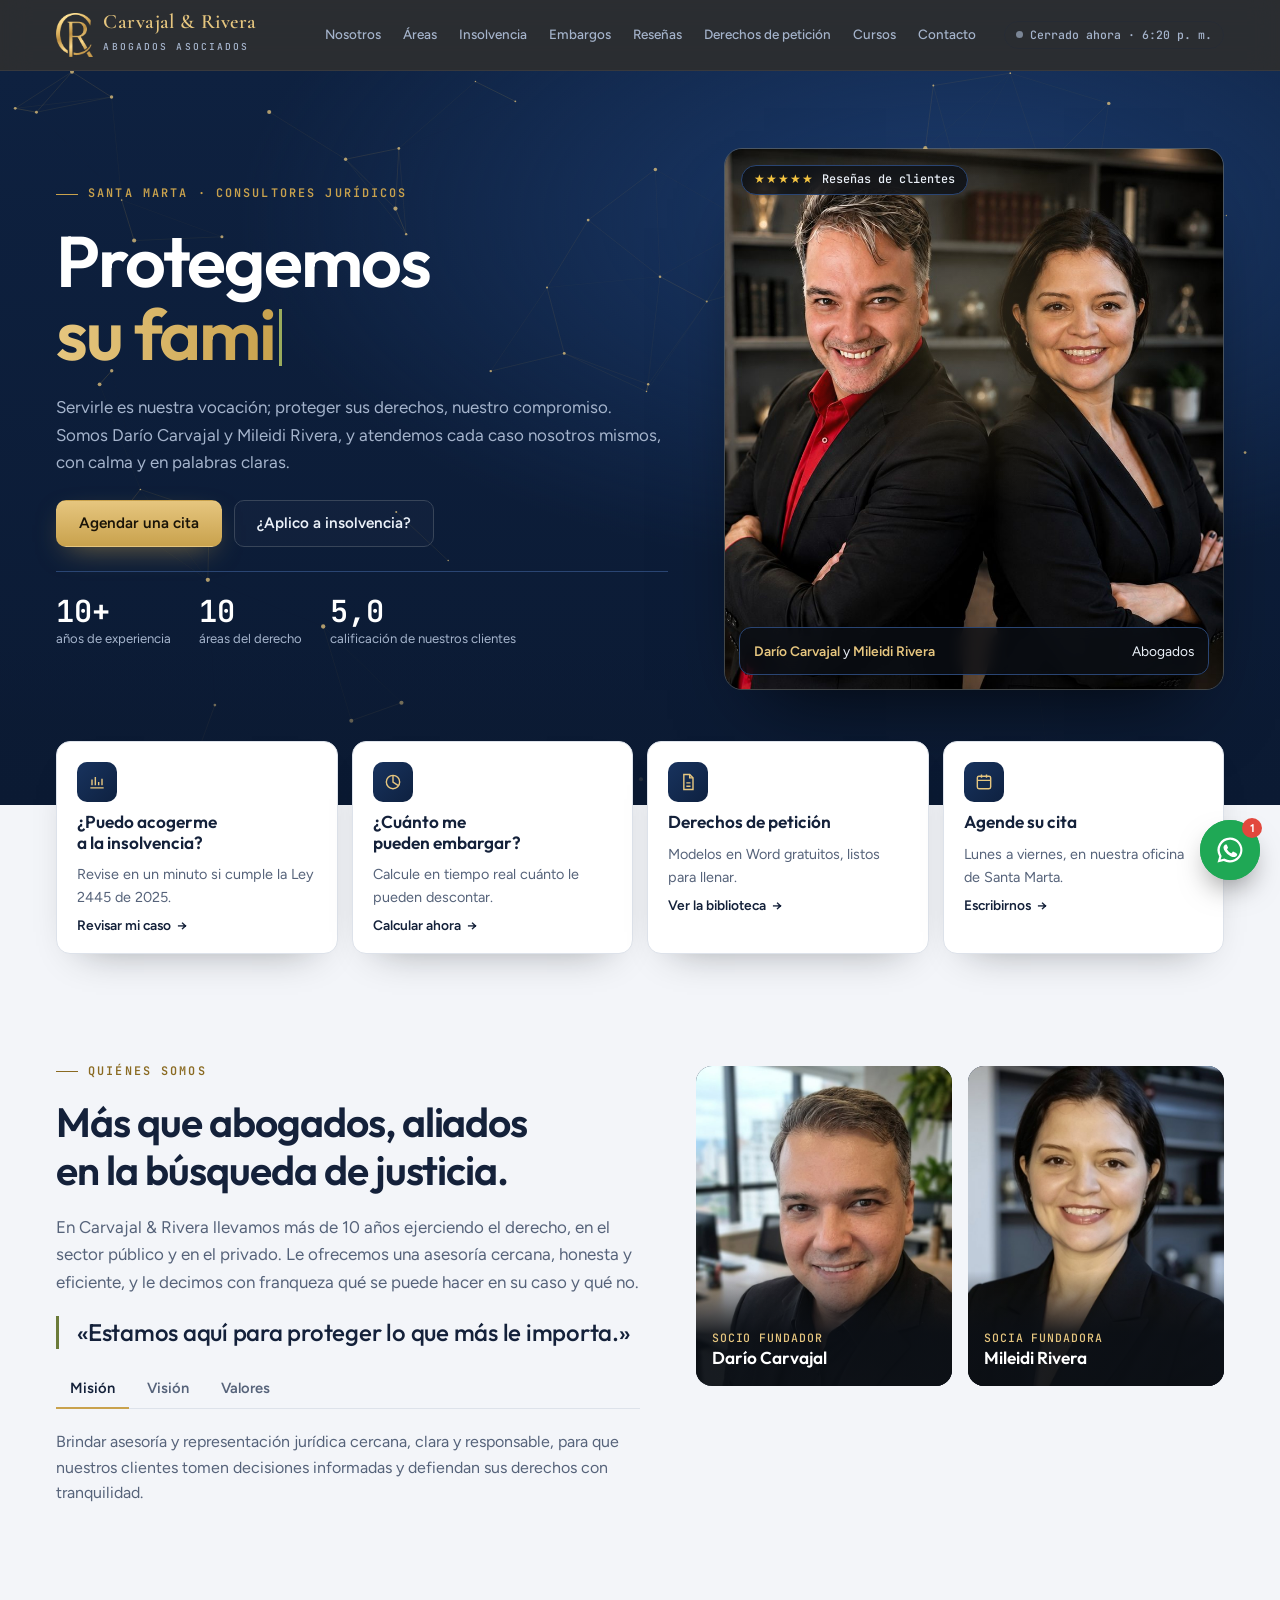
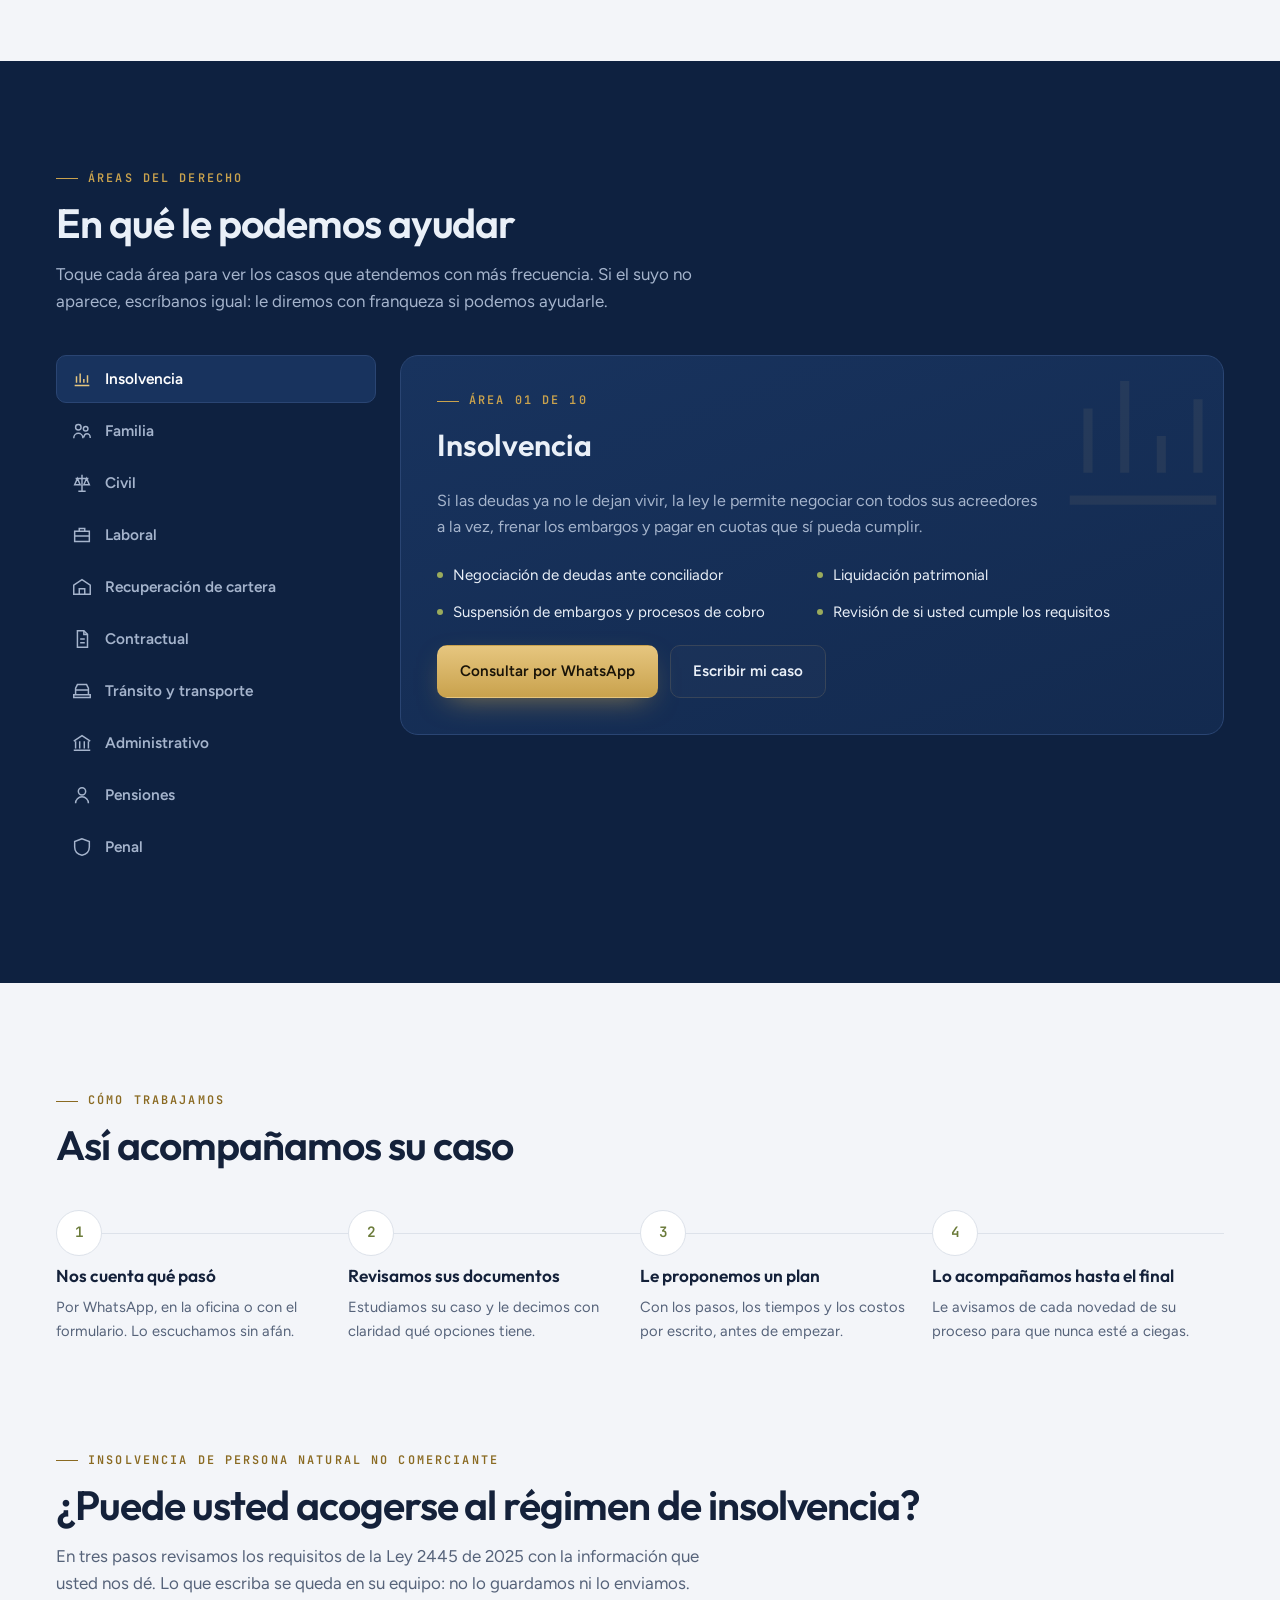
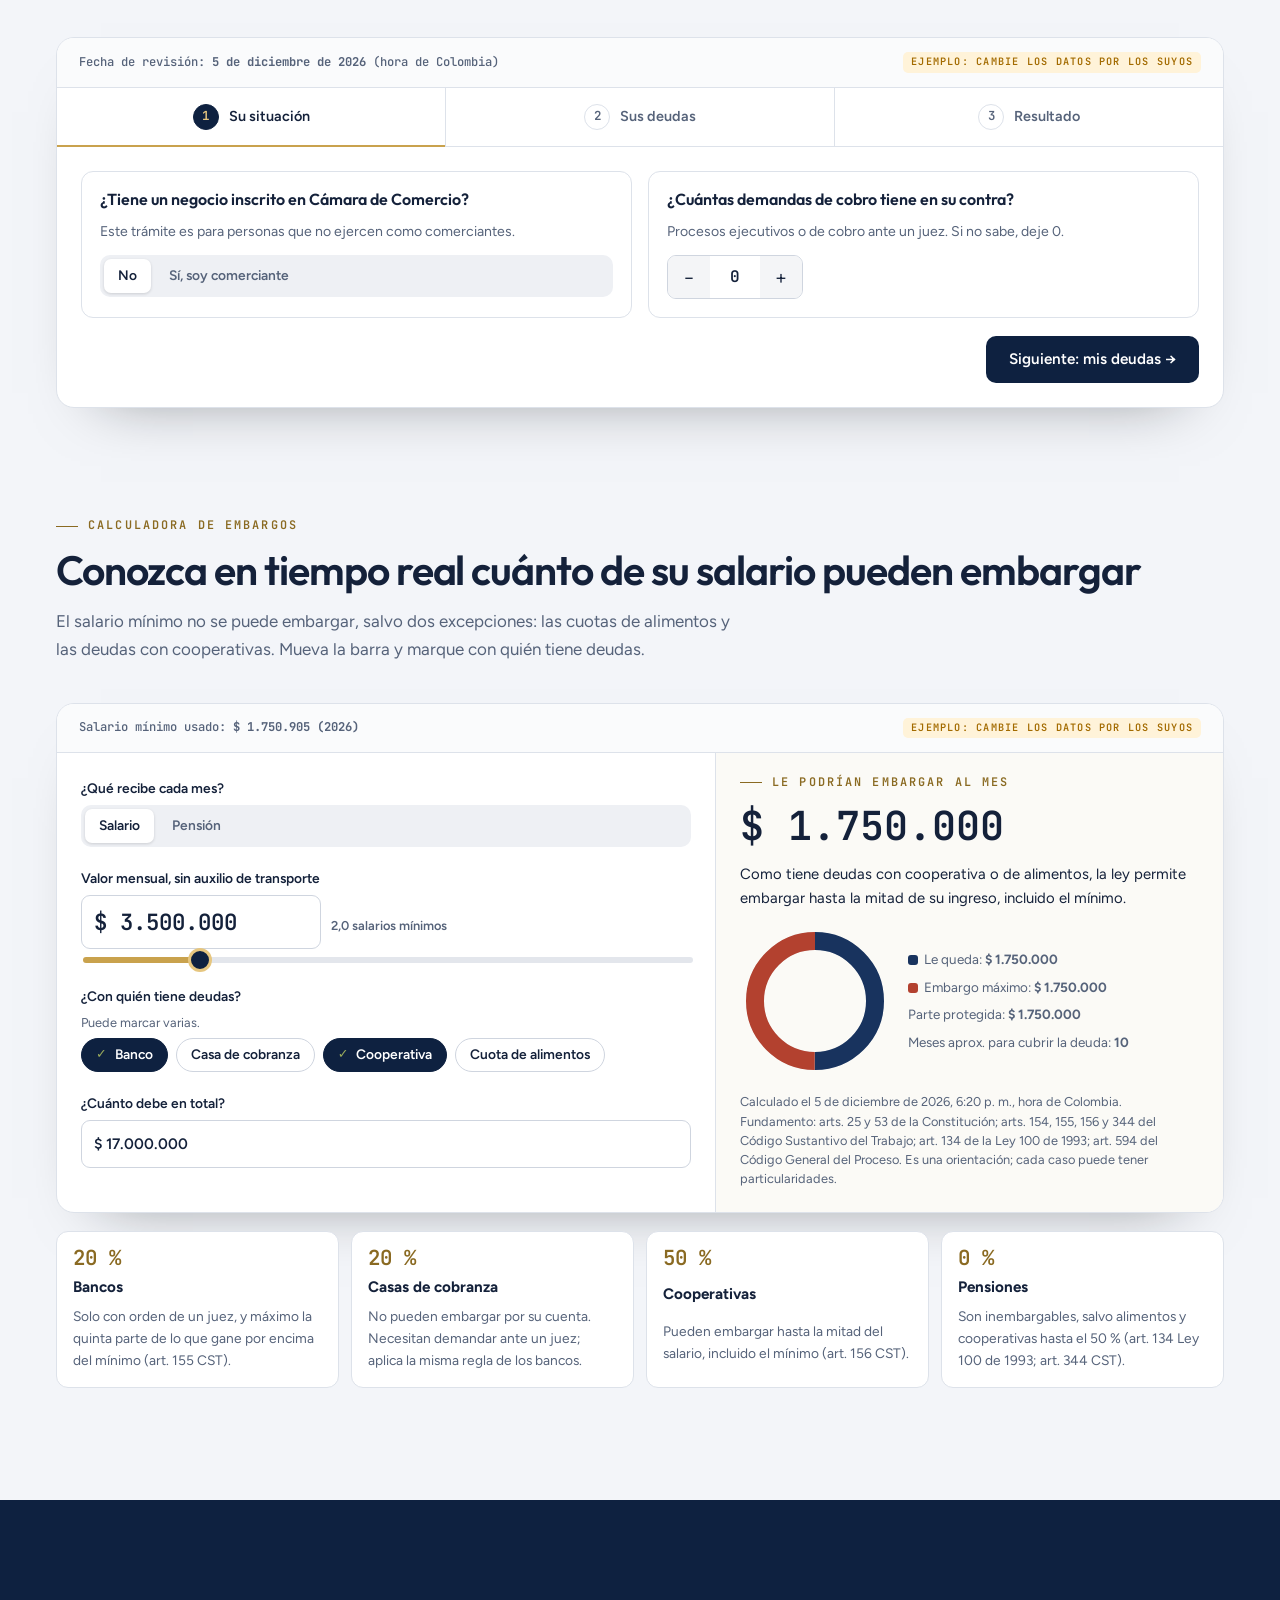
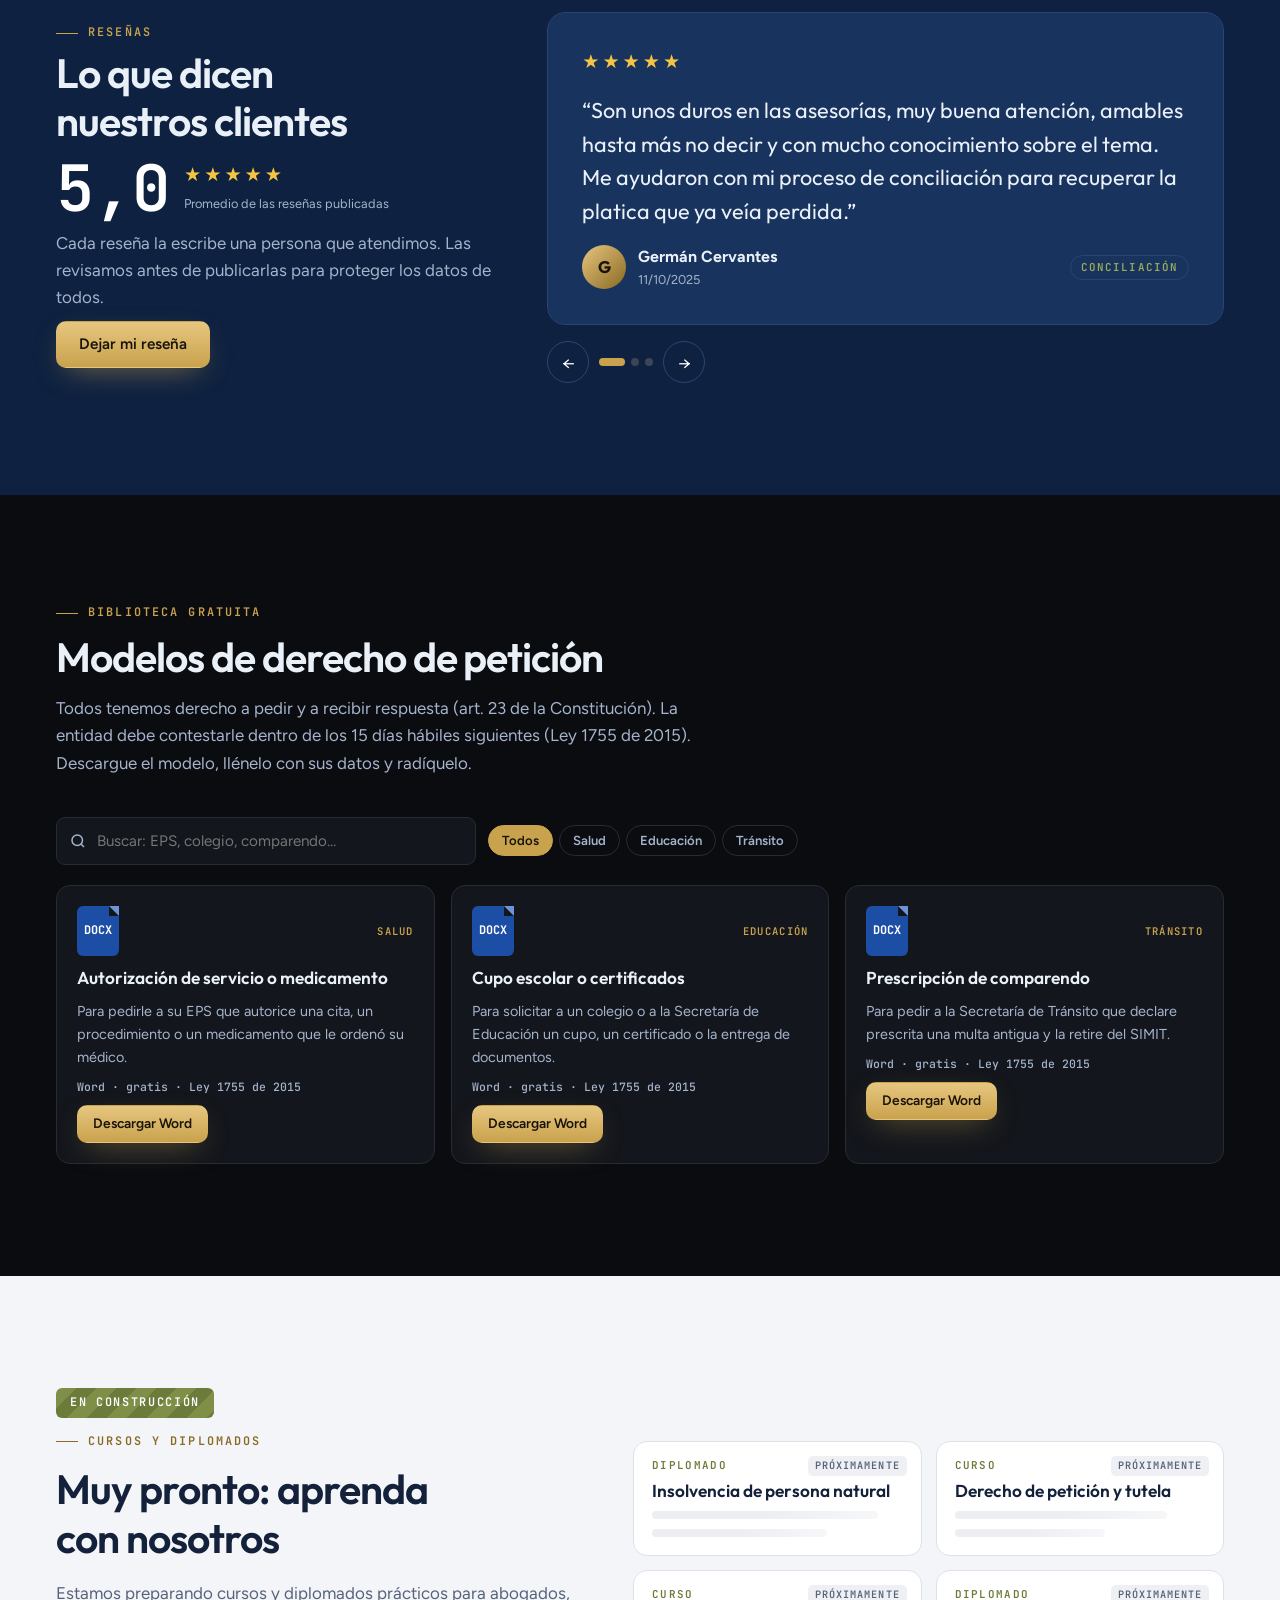
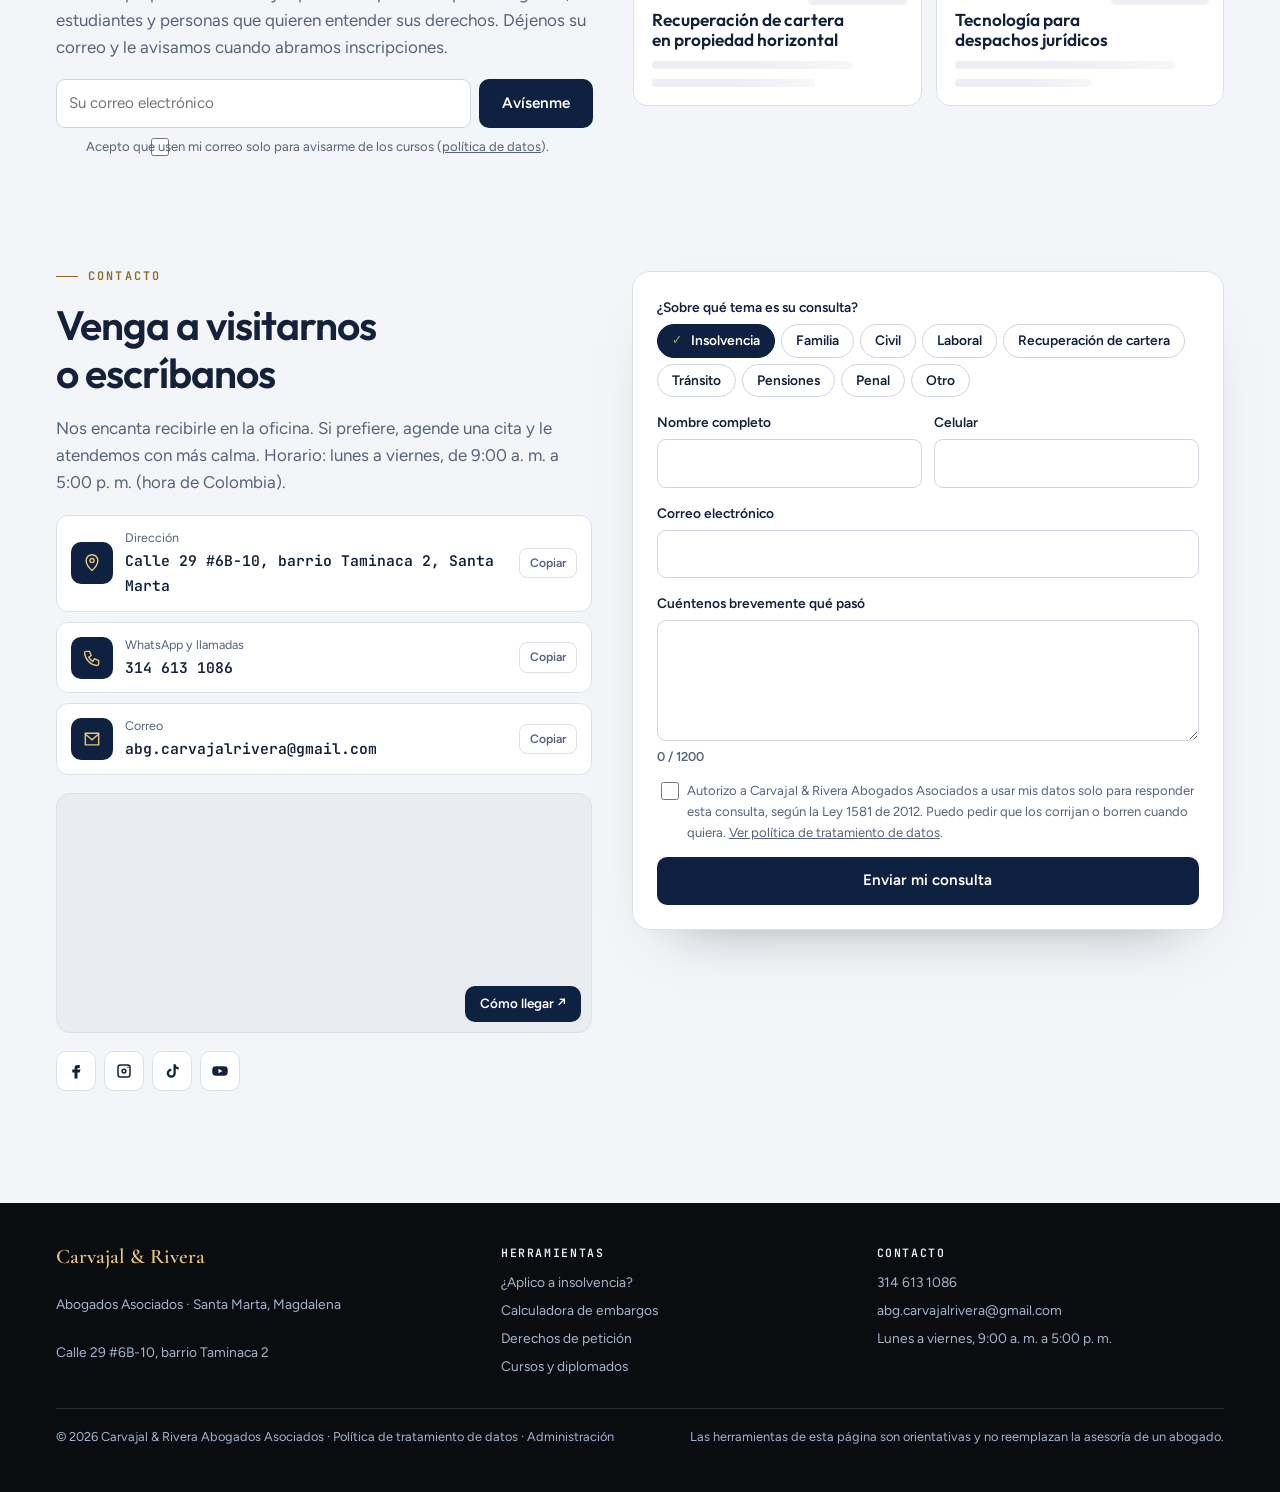
==== commit b37689a0: "Enlace discreto «Administración» en el pie de página Co-Authored-By: Claude Opus 5.5 <noreply@anthro" ====
--- a/index.html
+++ b/index.html
@@ -674,7 +674,7 @@
 <div style="display:grid;gap:8px"><b class="f" data-e="pie_01">Carvajal &amp; Rivera</b><span data-e="pie_02">Abogados Asociados · Santa Marta, Magdalena</span><span data-e="pie_03">Calle 29 #6B-10, barrio Taminaca 2</span></div>
 <div><h4 data-e="pie_04">Herramientas</h4><a data-e="pie_05" href="#insolvencia">¿Aplico a insolvencia?</a><a data-e="pie_06" href="#embargos">Calculadora de embargos</a><a data-e="pie_07" href="#peticiones">Derechos de petición</a><a data-e="pie_08" href="#cursos">Cursos y diplomados</a></div>
 <div><h4 data-e="pie_09">Contacto</h4><a data-e="pie_10" href="#contacto">314 613 1086</a><a data-e="pie_11" href="#contacto">abg.carvajalrivera@gmail.com</a><a data-e="pie_12" href="#contacto">Lunes a viernes, 9:00 a. m. a 5:00 p. m.</a></div>
-<div class="legal"><span><span data-e="pie_15">©</span> <span id="anio">2026</span> <span data-e="pie_16">Carvajal &amp; Rivera Abogados Asociados ·</span> <a data-e="pie_17" href="politica-datos.html" style="display:inline">Política de tratamiento de datos</a></span><span data-e="pie_18">Las herramientas de esta página son orientativas y no reemplazan la asesoría de un abogado.</span></div>
+<div class="legal"><span><span data-e="pie_15">©</span> <span id="anio">2026</span> <span data-e="pie_16">Carvajal &amp; Rivera Abogados Asociados ·</span> <a data-e="pie_17" href="politica-datos.html" style="display:inline">Política de tratamiento de datos</a> · <a href="admin/" style="display:inline" rel="nofollow">Administración</a></span><span data-e="pie_18">Las herramientas de esta página son orientativas y no reemplazan la asesoría de un abogado.</span></div>
 </div>
 </footer>
 <!-- modal reseña -->
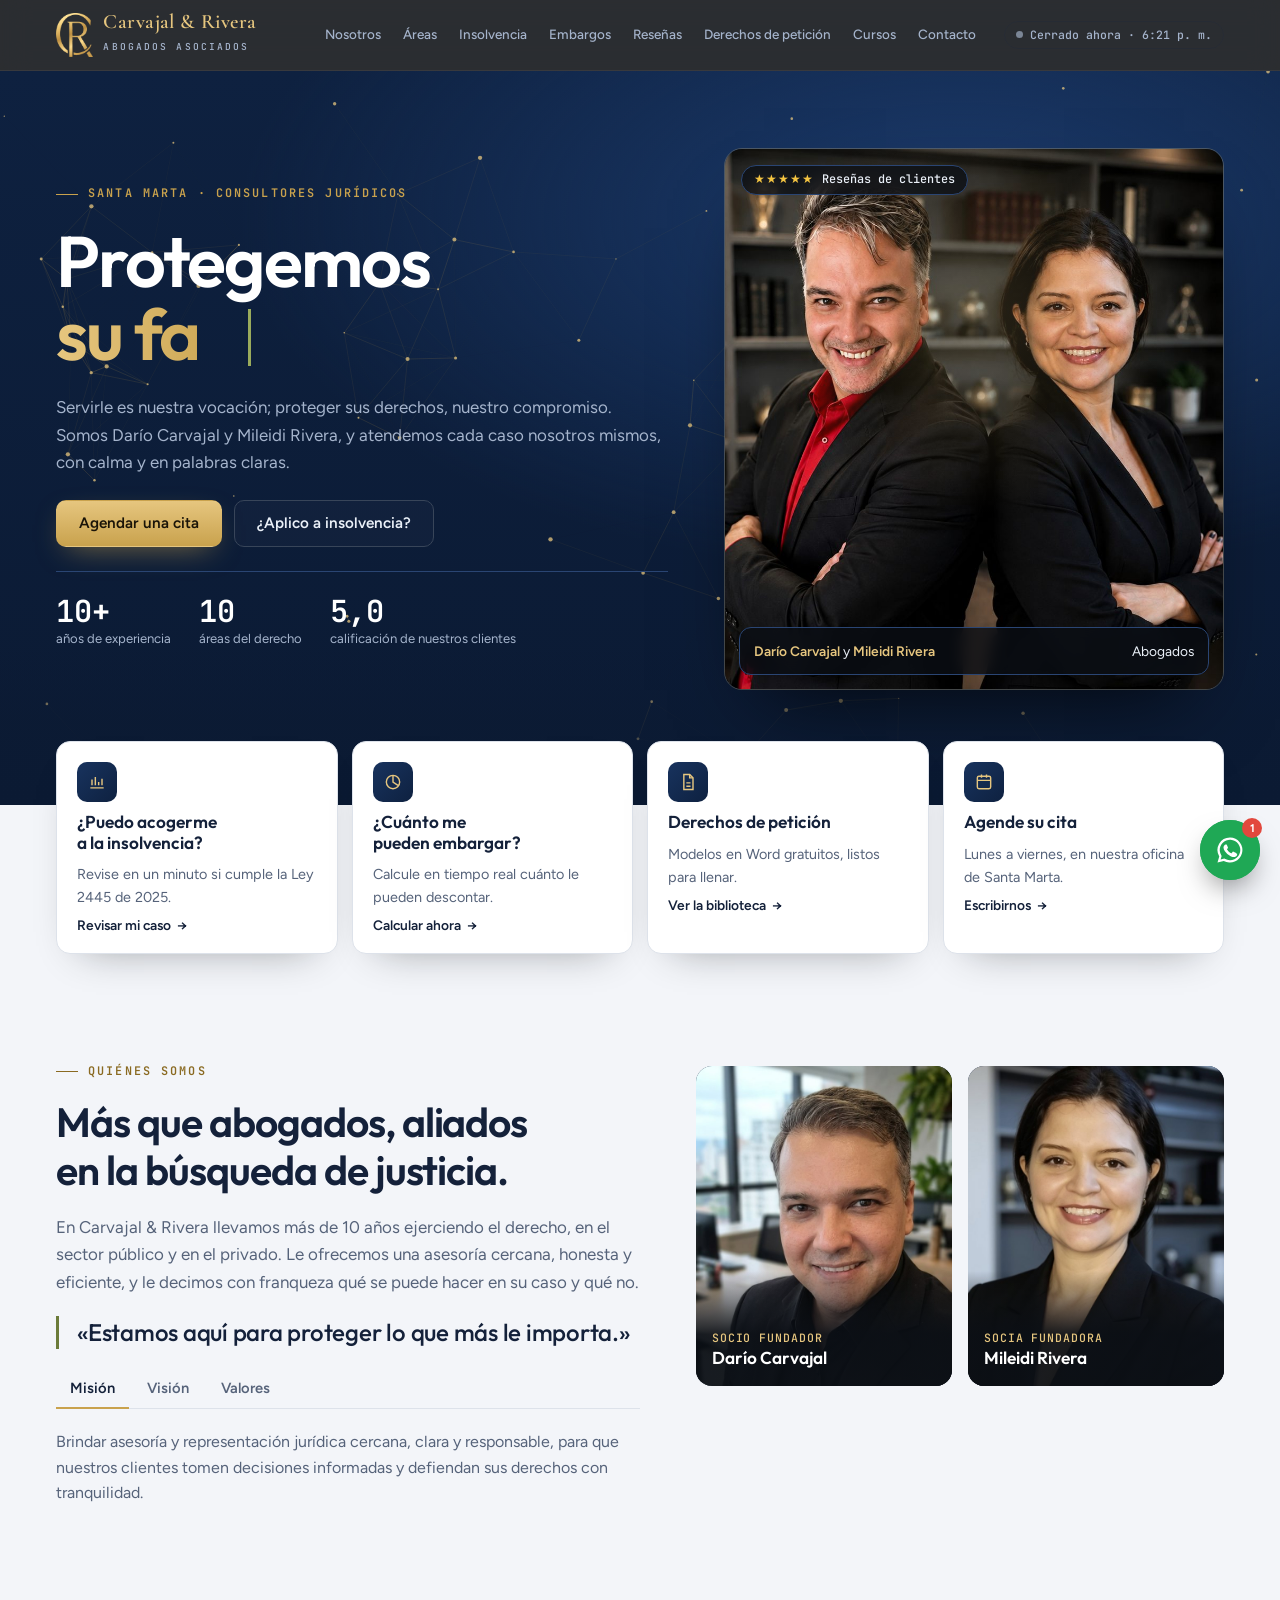
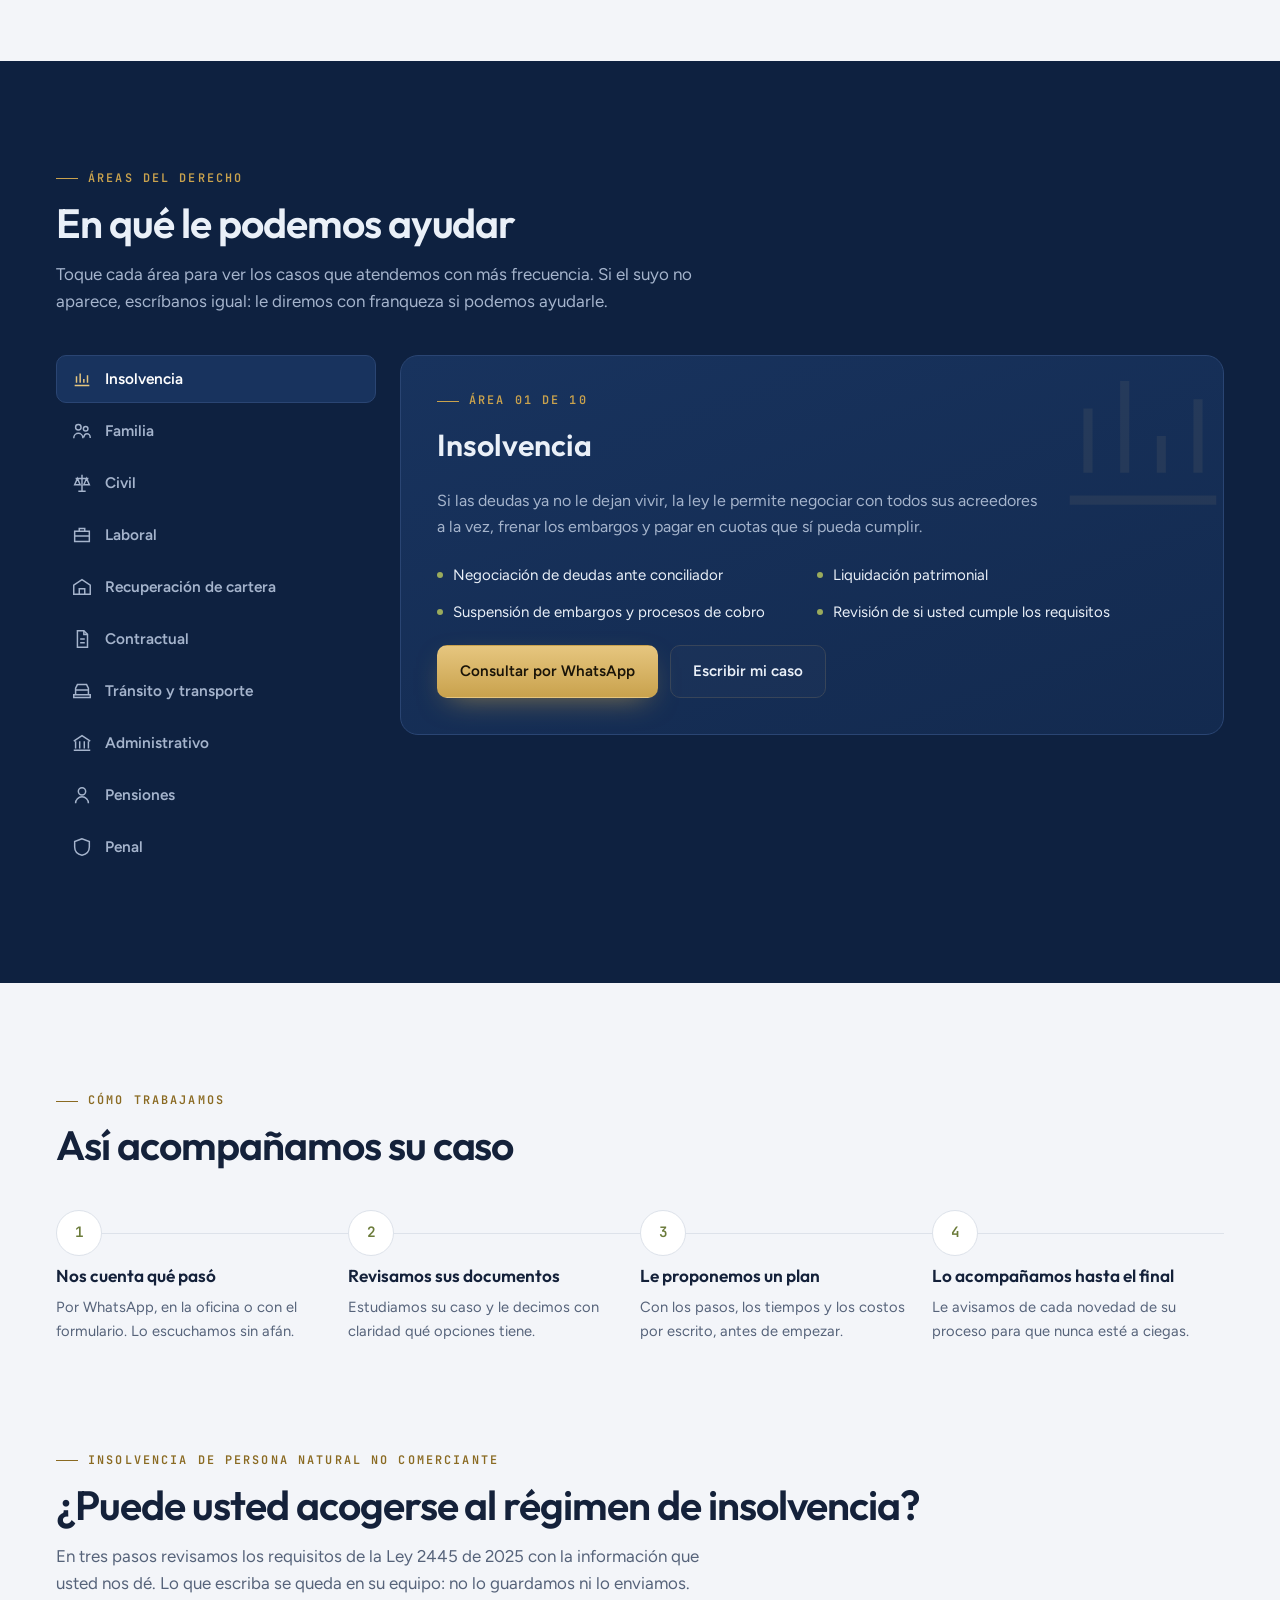
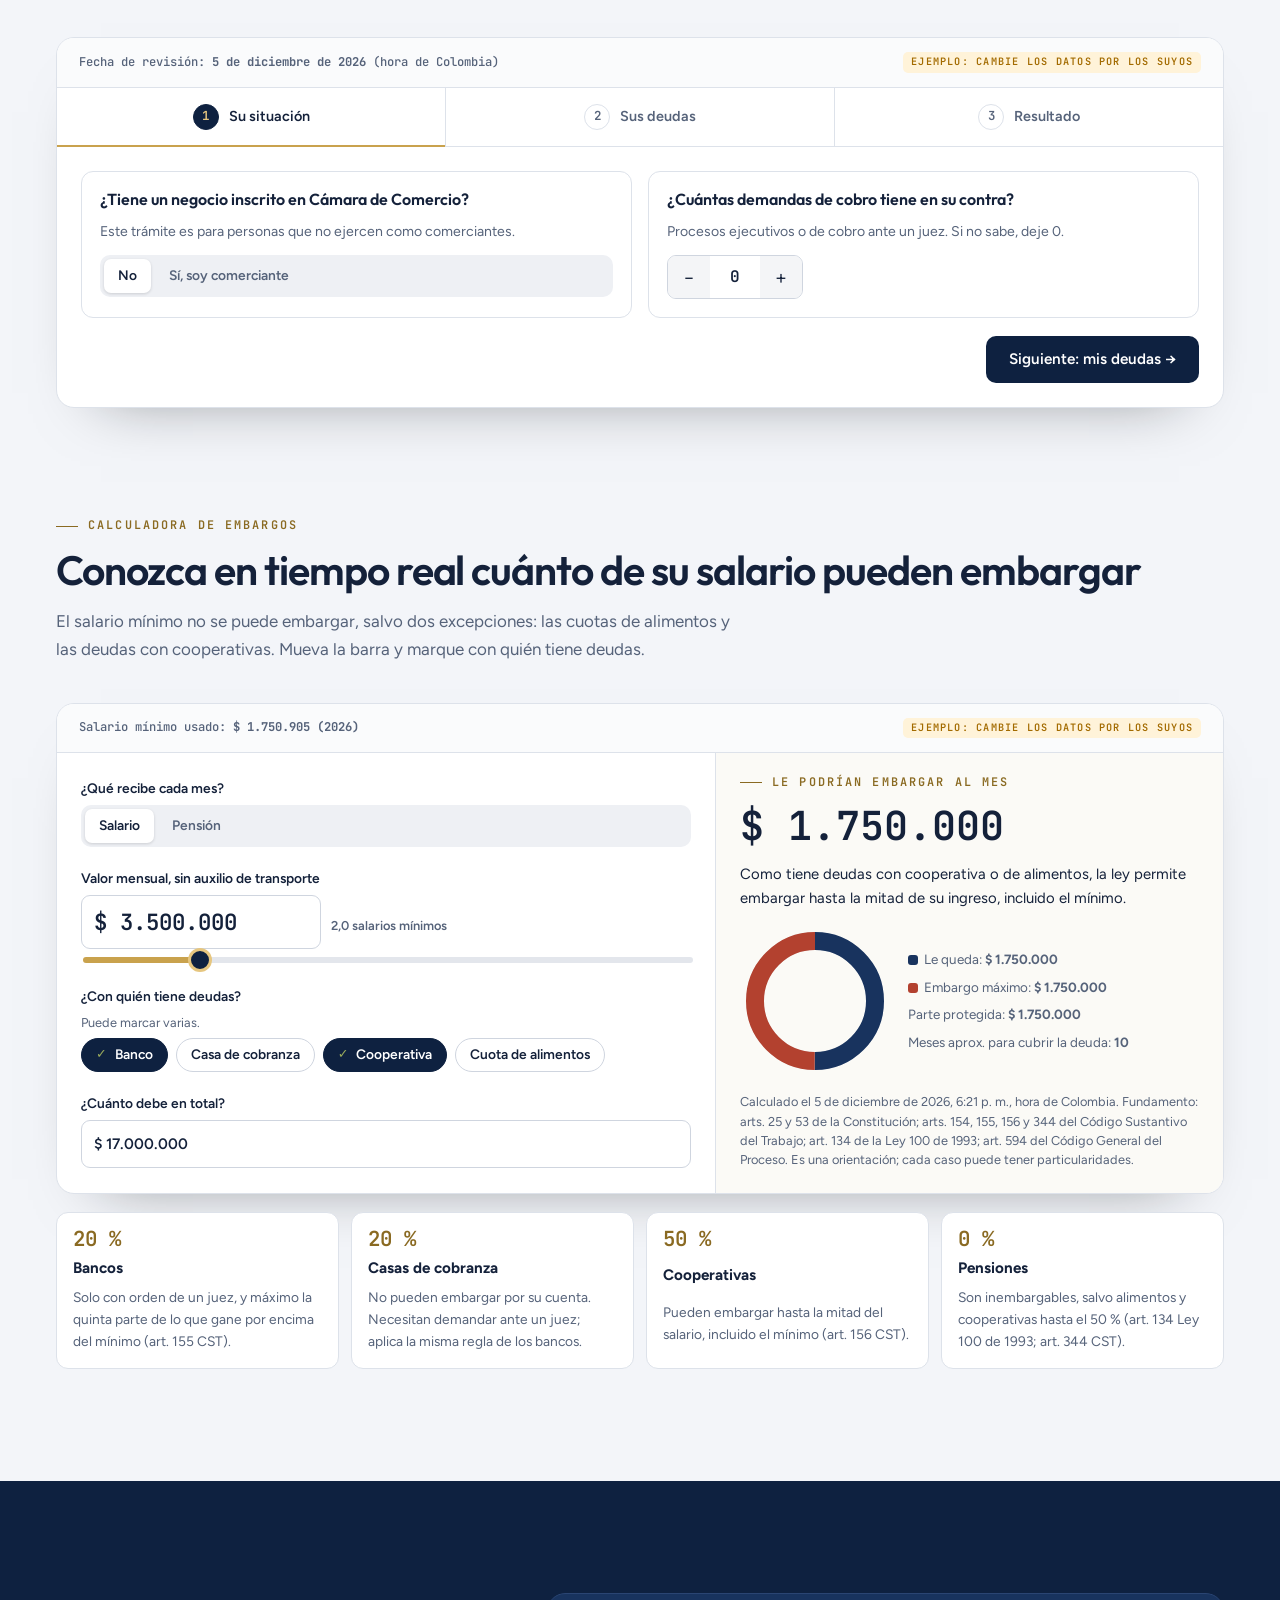
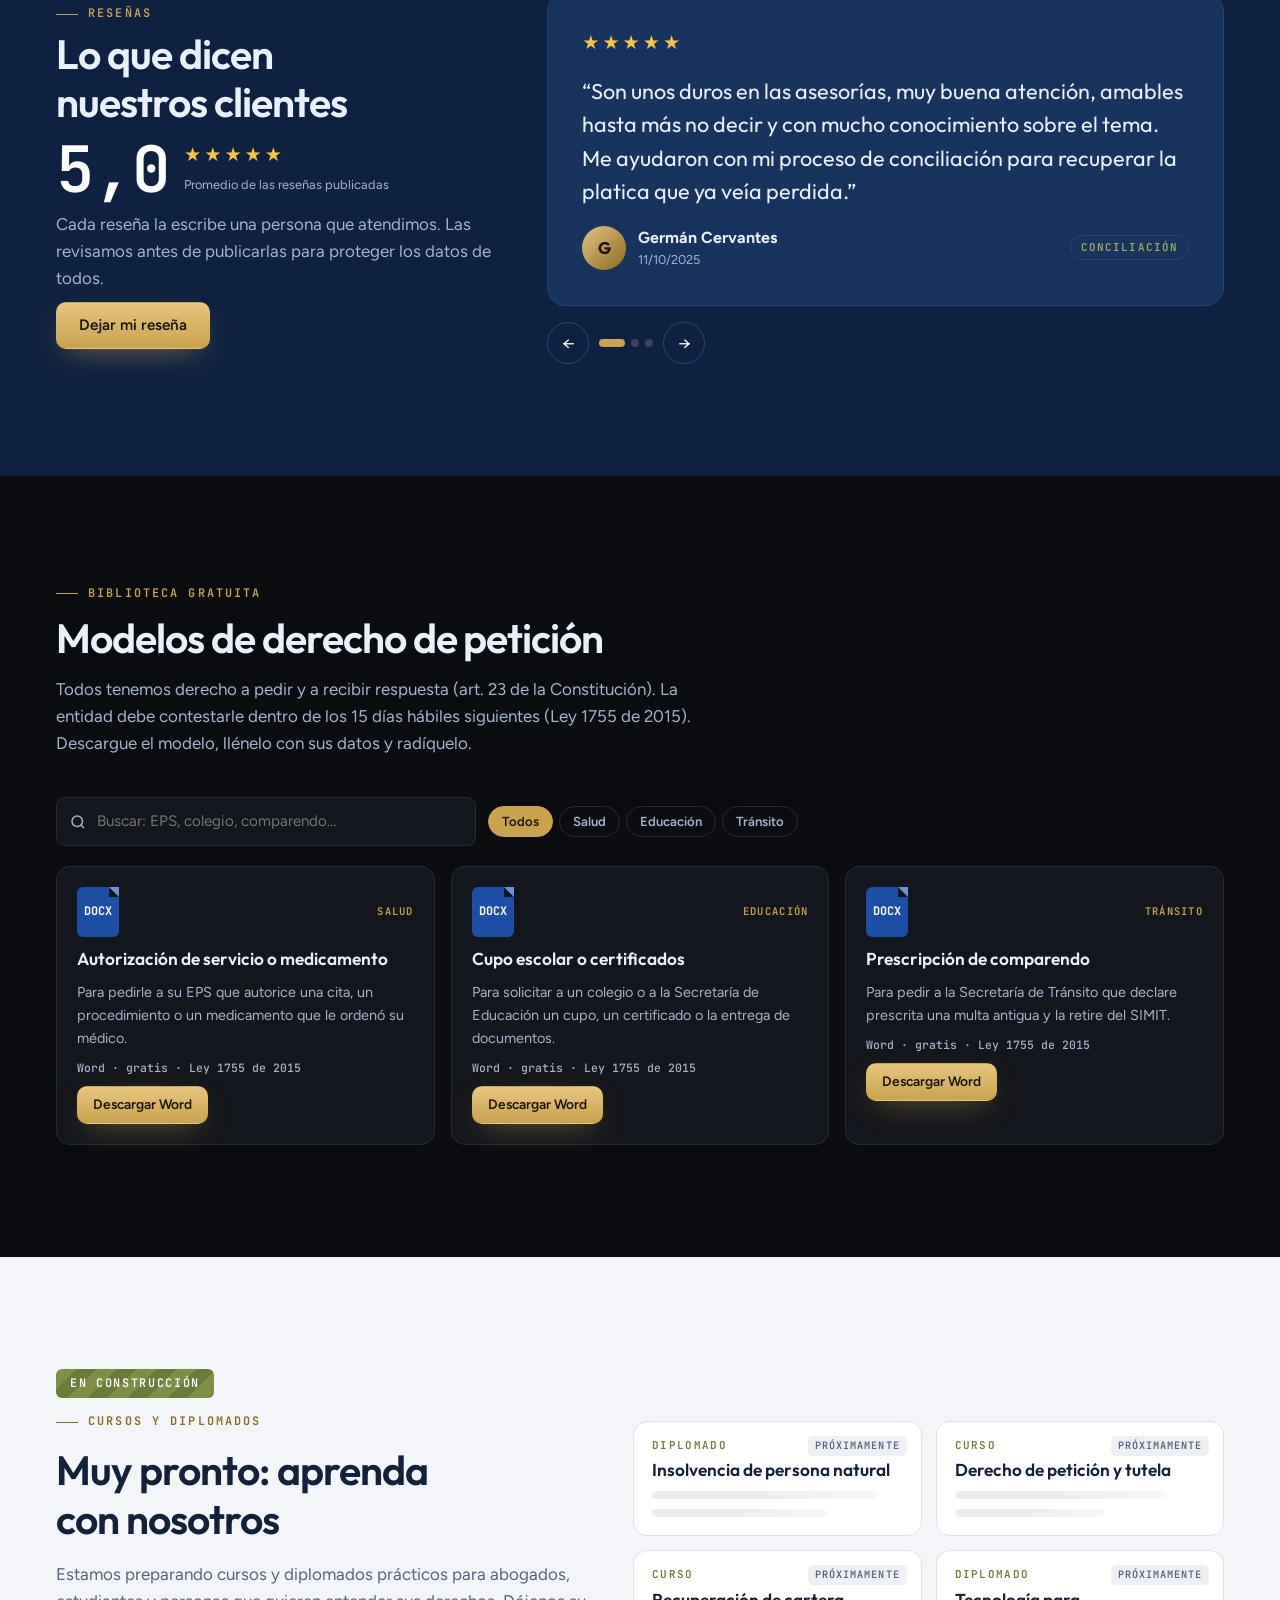
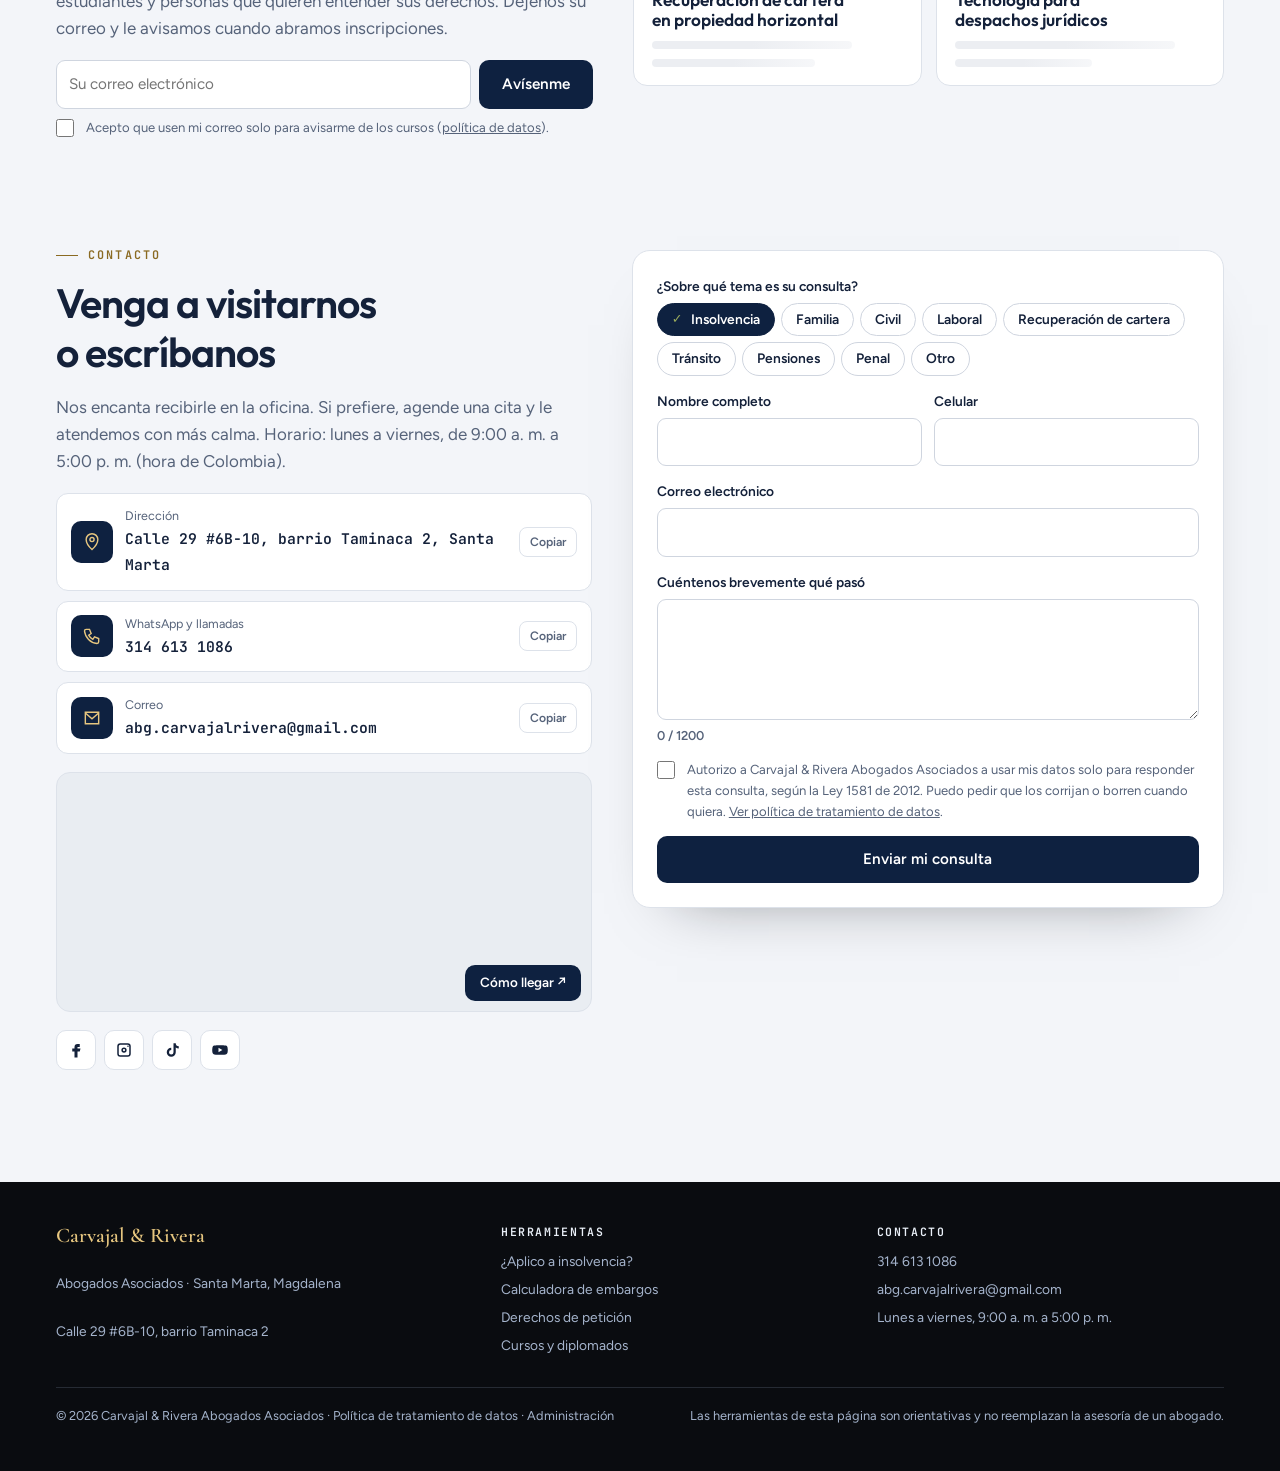
==== commit d051446e: "Arreglar la casilla de aceptación de cursos (el texto quedaba encima) Co-Authored-By: Claude Opus 5." ====
--- a/index.html
+++ b/index.html
@@ -353,7 +353,7 @@
 .skel{height:8px;border-radius:99px;background:linear-gradient(90deg,#eceef2 25%,#f6f7f9 50%,#eceef2 75%);background-size:200% 100%;animation:sk 1.6s infinite}
 @keyframes sk{to{background-position:-200% 0}}
 .wait{display:flex;gap:8px;flex-wrap:wrap}
-.wait input{flex:1;min-width:200px}
+.wait input:not([type=checkbox]){flex:1;min-width:200px}
 @media (max-width:900px){.soon{grid-template-columns:1fr}}
 @media (max-width:520px){.courses{grid-template-columns:1fr}}
 
@@ -383,7 +383,7 @@
 @media (max-width:560px){.row2{grid-template-columns:1fr}}
 .topics{display:flex;gap:6px;flex-wrap:wrap}
 .consent{display:grid;grid-template-columns:20px 1fr;gap:10px;font-weight:400;font-size:.82rem;color:var(--mute)}
-.consent input{width:18px;height:18px;margin-top:2px;padding:0}
+.consent input{width:18px;height:18px;min-width:0;flex:none;margin:2px 0 0;padding:0;accent-color:var(--ink)}
 .sent{background:var(--ok-bg);color:#0f5136;border-radius:10px;padding:12px 14px;font-size:.9rem}
 @media (max-width:900px){.contact{grid-template-columns:1fr}}
 
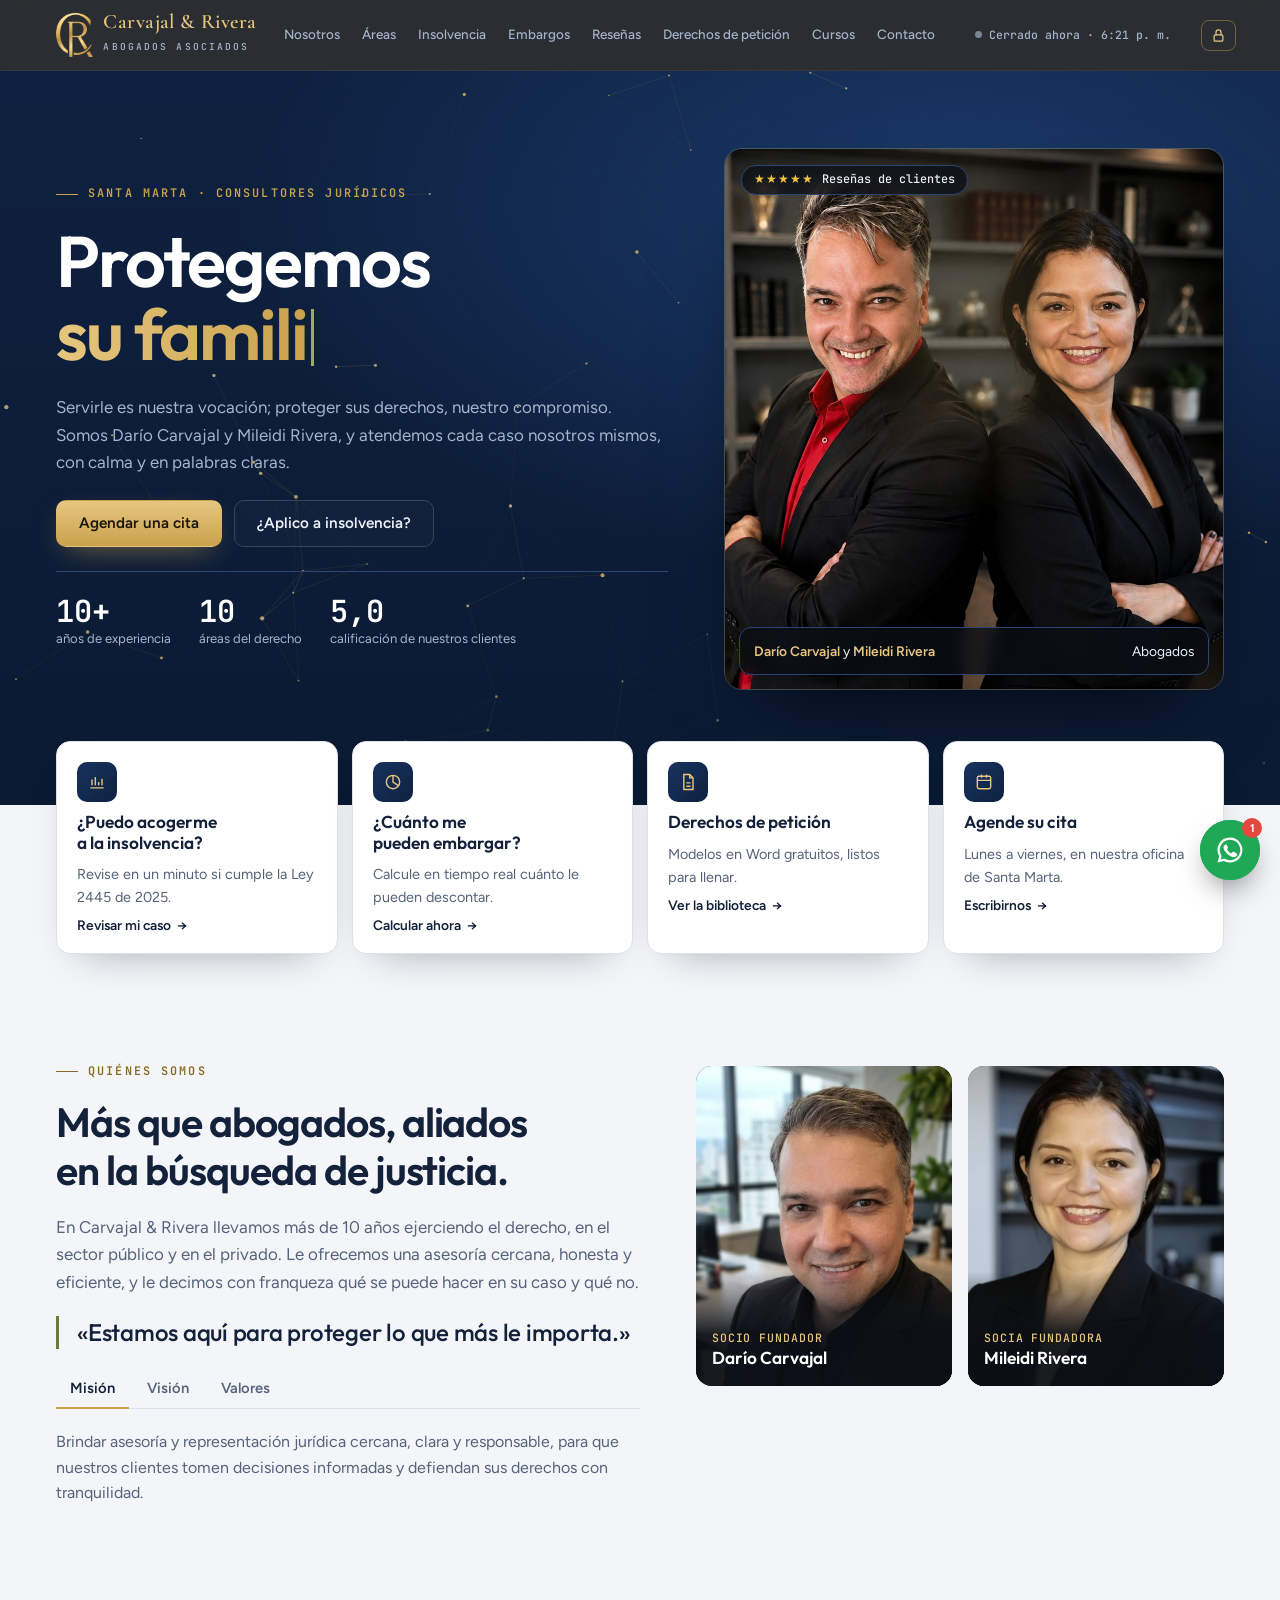
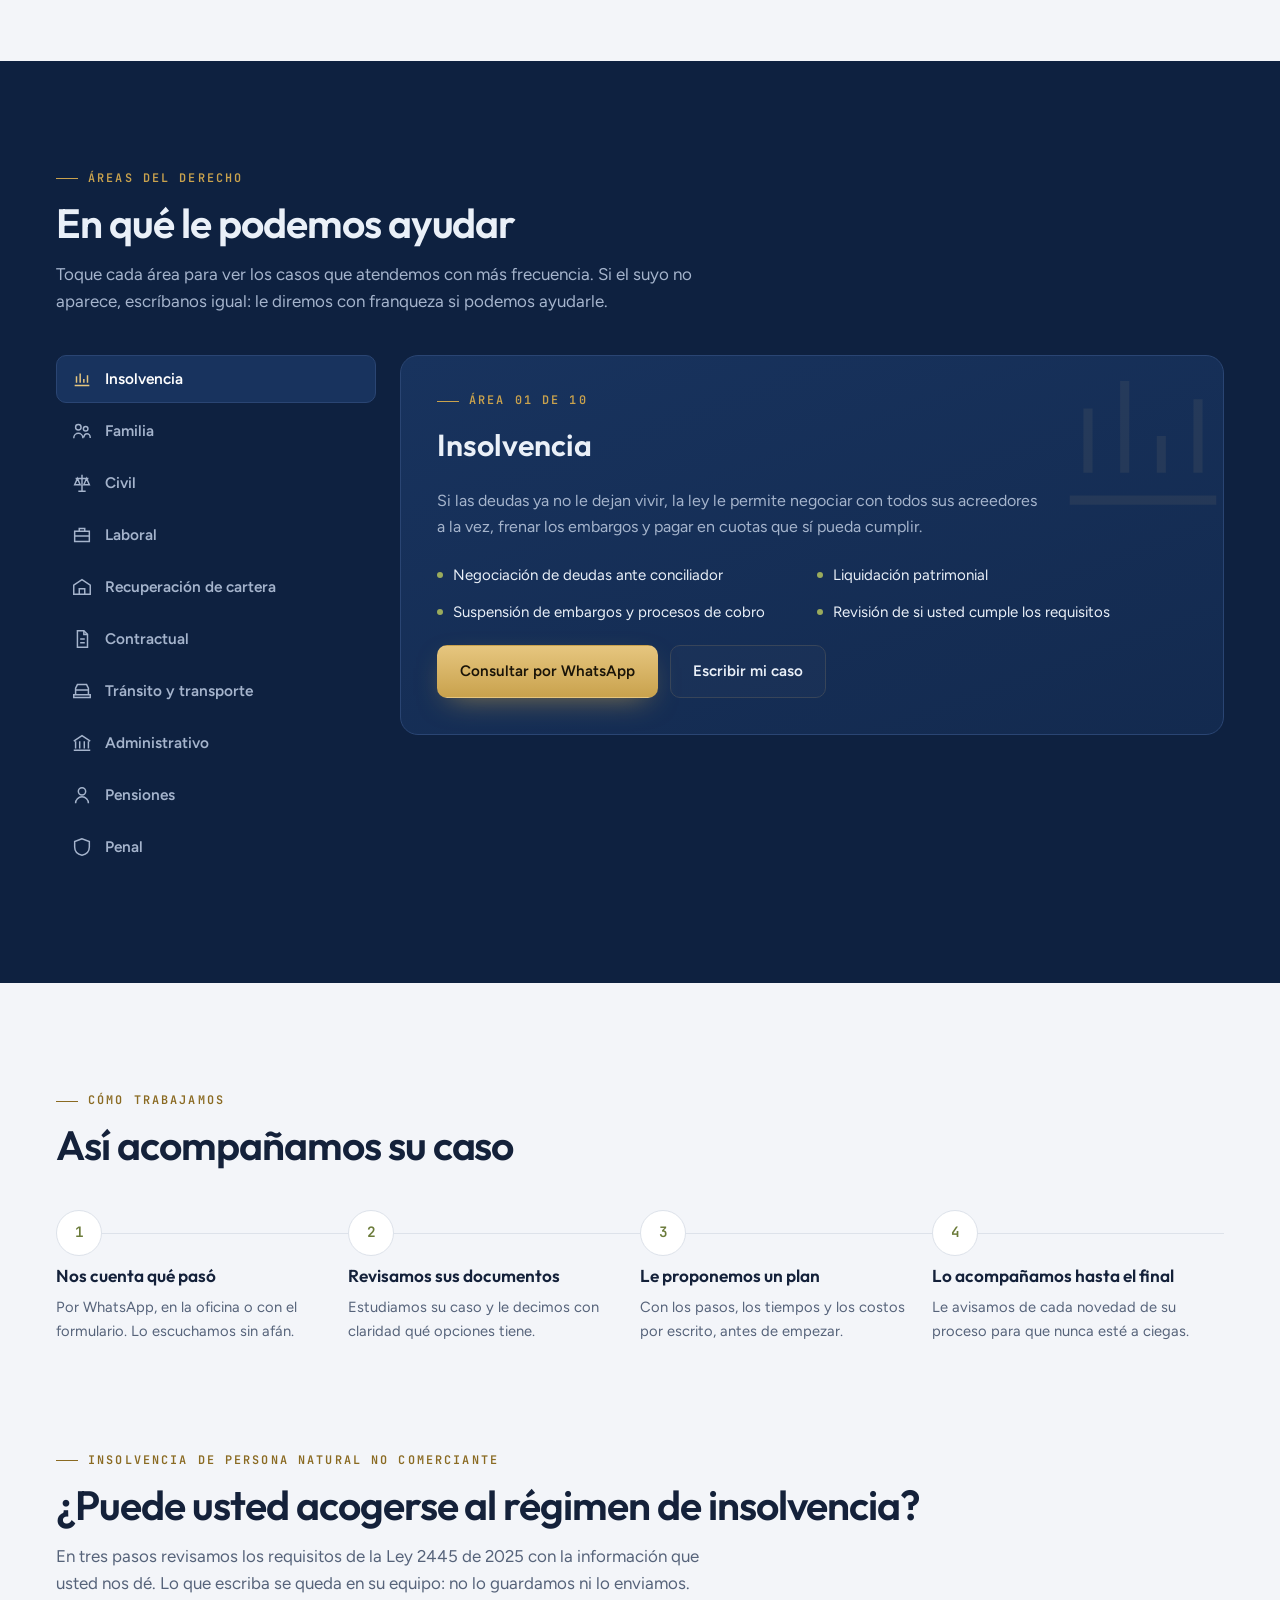
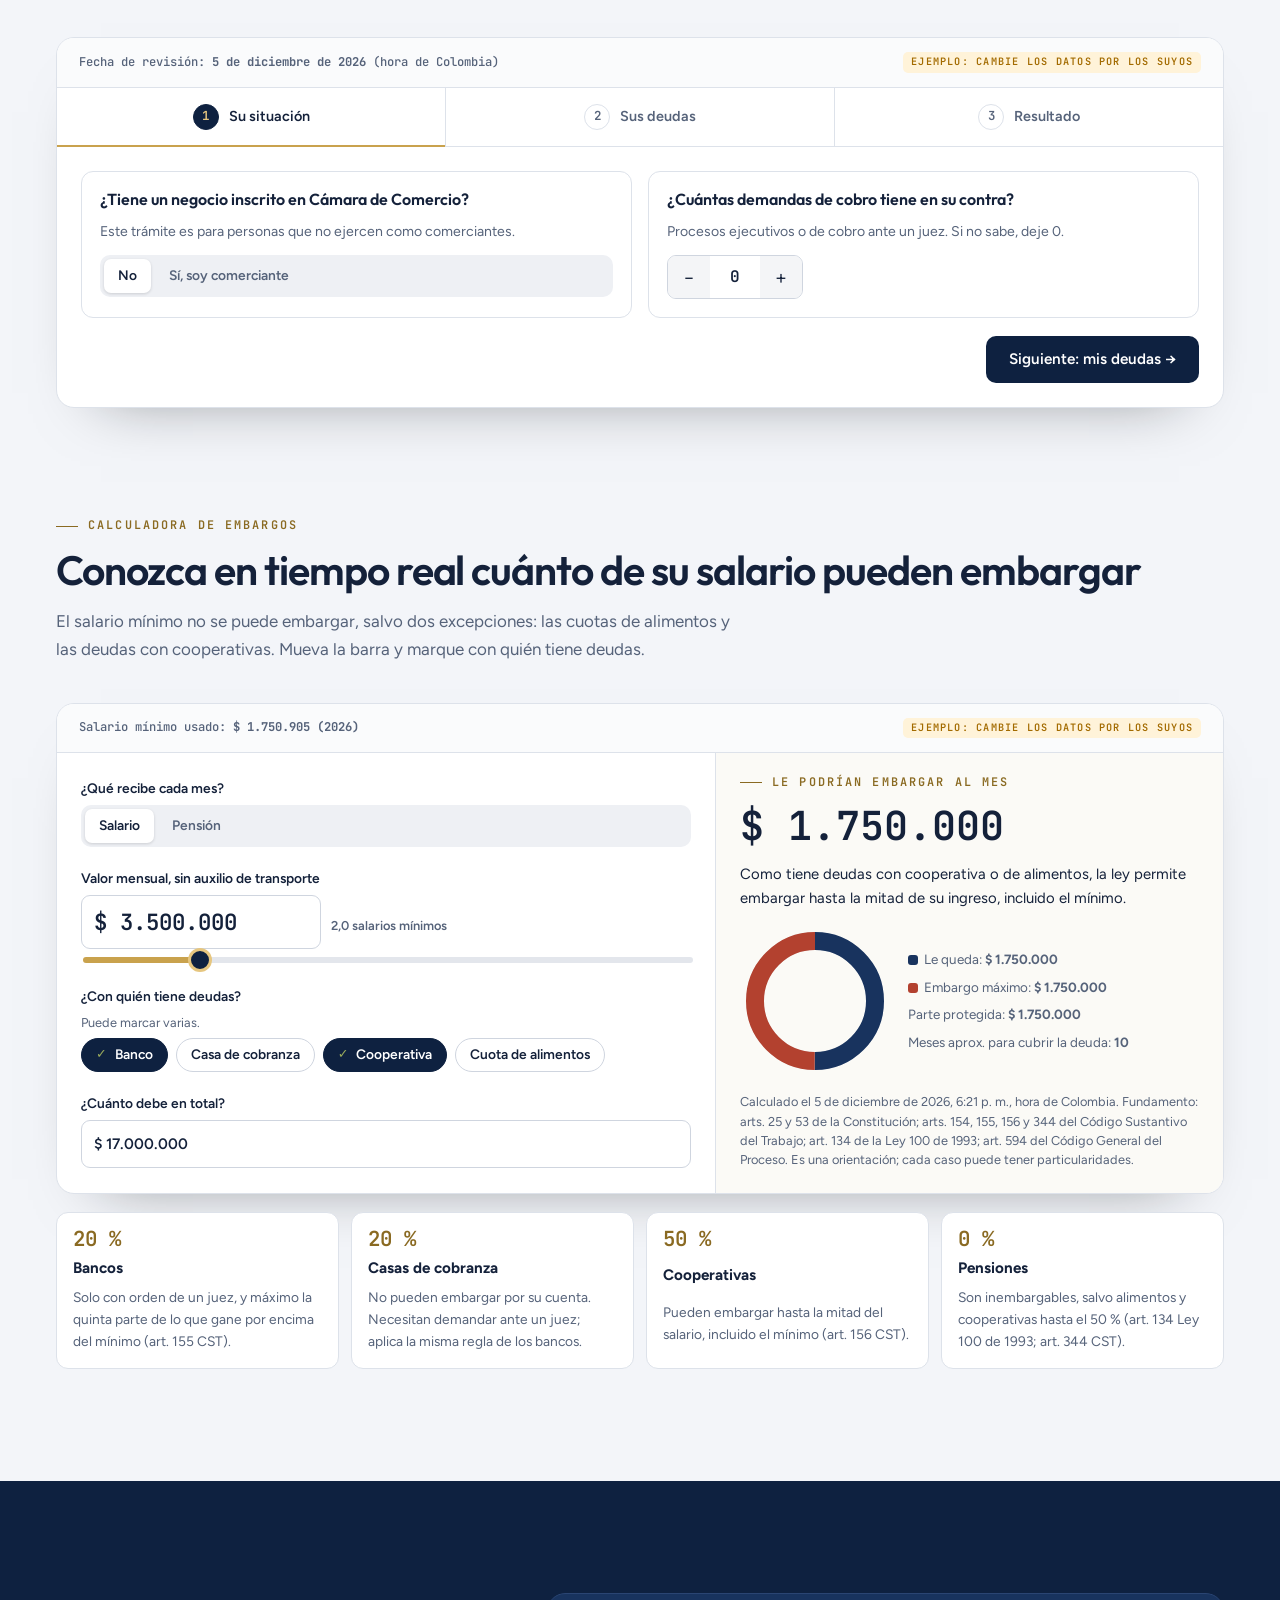
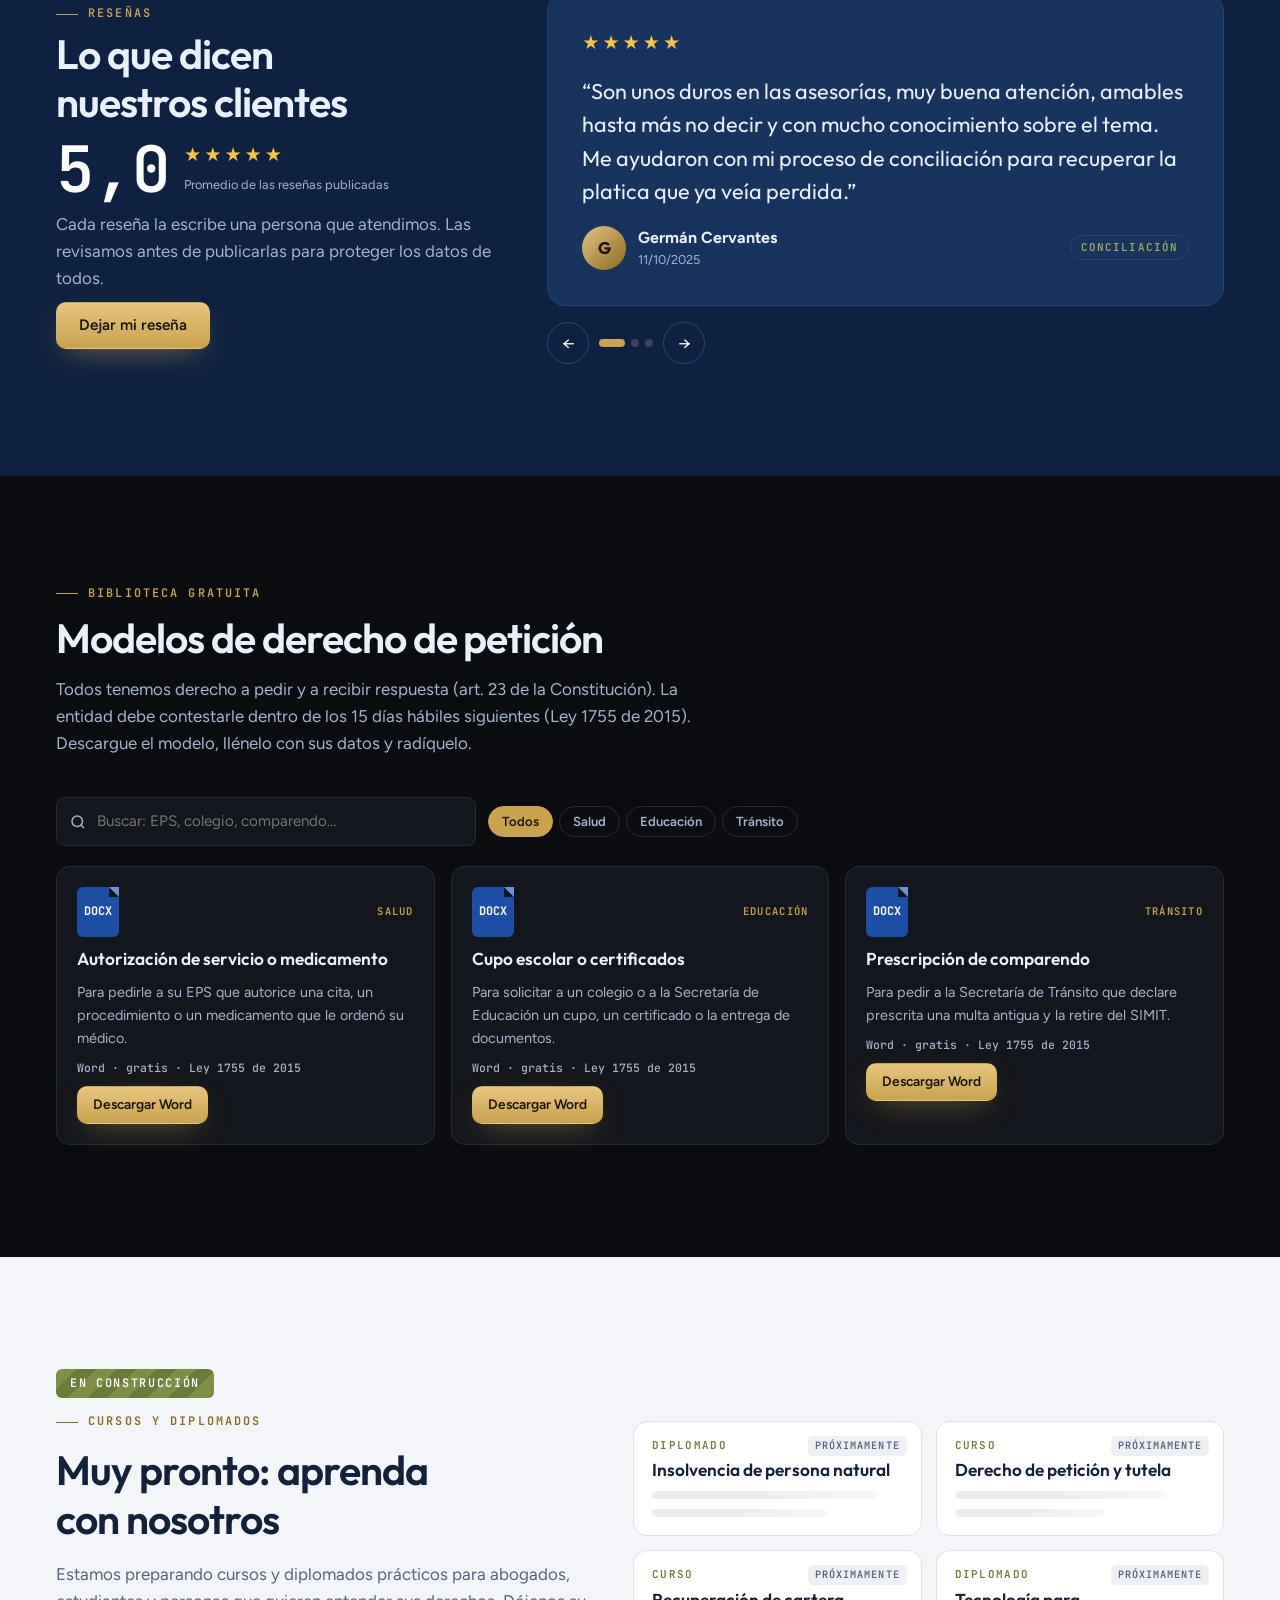
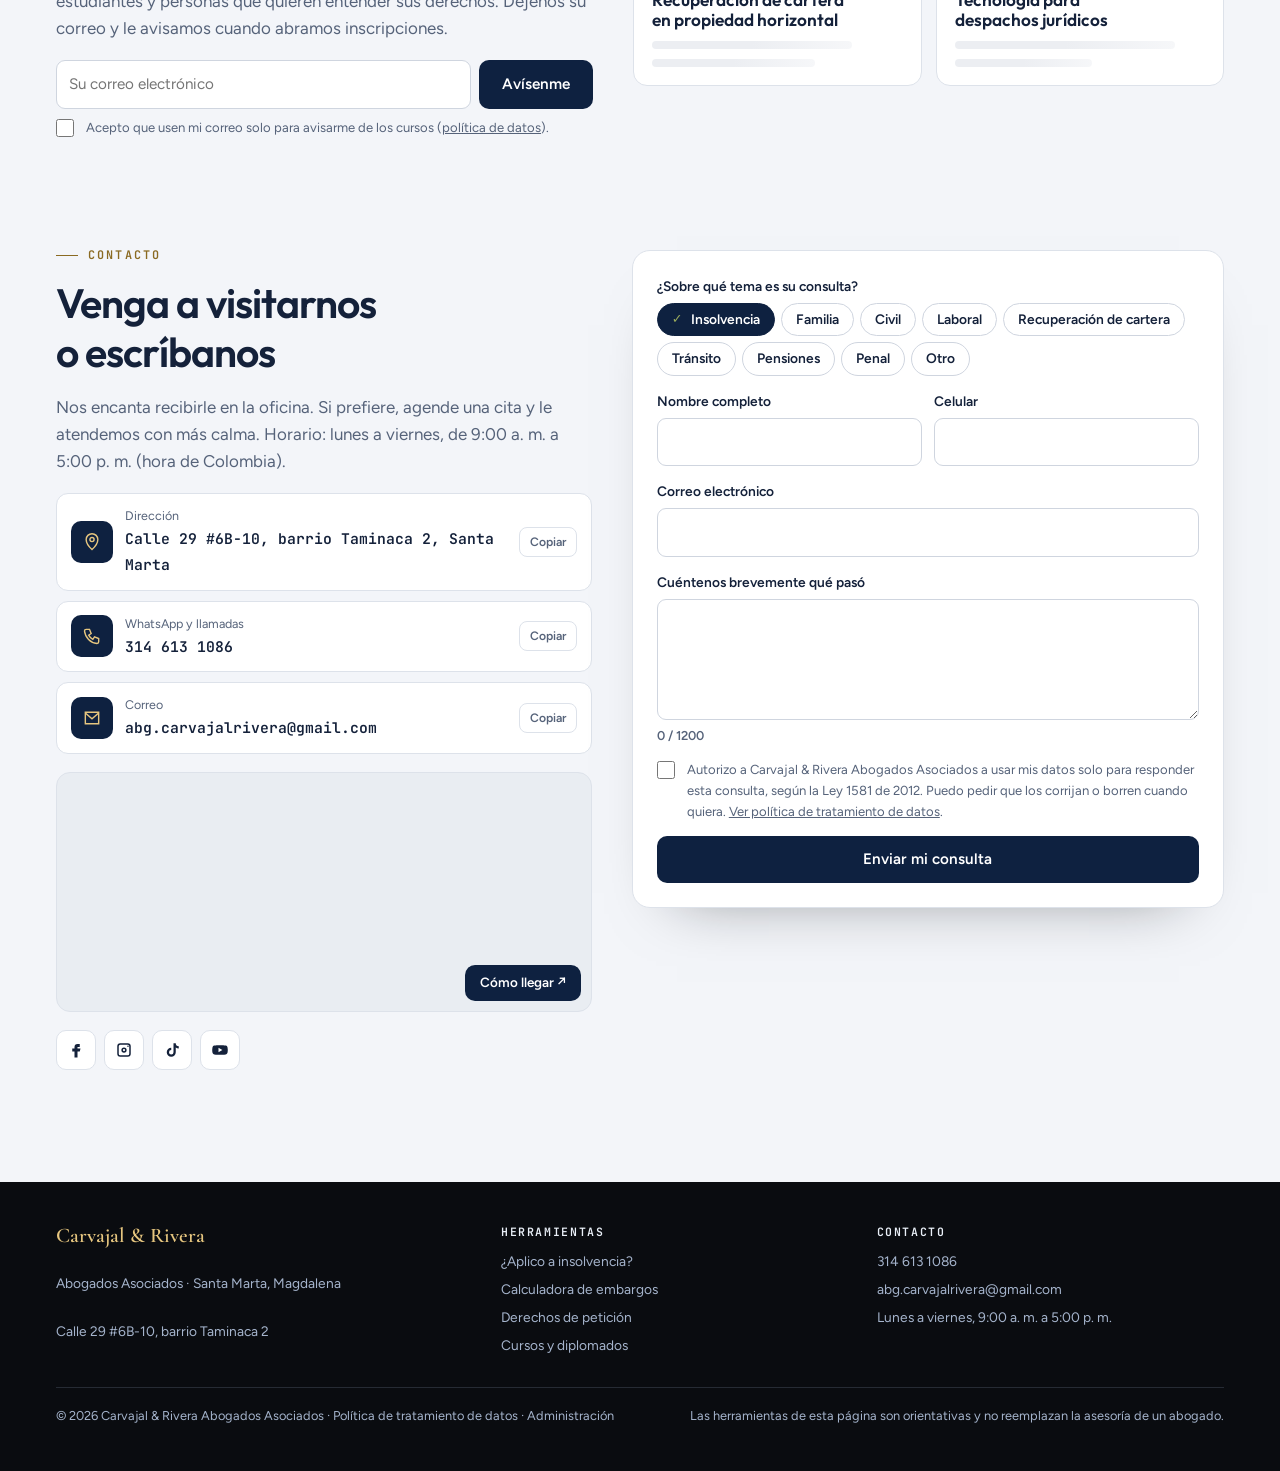
==== commit 724fe868: "Botón con candado «Administración» en la barra superior y en el menú del celular Co-Authored-By: Cla" ====
--- a/index.html
+++ b/index.html
@@ -90,6 +90,10 @@
 .drawer.open{transform:none}
 .drawer a{font:600 1.6rem/1.3 var(--f-head);color:var(--txt-d);text-decoration:none;padding:6px 0}
 .drawer a:hover{color:var(--gold2)}
+.adm{display:inline-flex;align-items:center;gap:7px;font:500 .78rem/1 var(--f-body);color:var(--gold2);text-decoration:none;border:1px solid rgba(201,162,77,.45);border-radius:8px;padding:7px 11px;white-space:nowrap;flex:none}
+.adm:hover{background:rgba(201,162,77,.12);color:#fff}
+.adm svg{width:15px;height:15px;fill:none;stroke:currentColor;stroke-width:2;stroke-linecap:round;stroke-linejoin:round}
+@media (max-width:1380px){.adm span{display:none}.adm{padding:7px 9px}}
 @media (max-width:1180px){nav.menu{display:none}.burger{display:block}.status{margin-left:0}}
 @media (max-width:560px){.status{display:none}}
 
@@ -431,12 +435,13 @@
 <a data-e="barra_04" href="#nosotros">Nosotros</a><a data-e="barra_05" href="#areas">Áreas</a><a data-e="barra_06" href="#insolvencia">Insolvencia</a><a data-e="barra_07" href="#embargos">Embargos</a><a data-e="barra_08" href="#resenas">Reseñas</a><a data-e="barra_09" href="#peticiones">Derechos de petición</a><a data-e="barra_10" href="#cursos">Cursos</a><a data-e="barra_11" href="#contacto">Contacto</a>
 </nav>
 <div class="status"><span class="dot" id="dot"></span><span id="estado">Hora de Colombia</span></div>
+    <a class="adm" href="admin/" rel="nofollow" title="Administración" aria-label="Administración"><svg viewBox="0 0 24 24" aria-hidden="true"><rect x="5" y="11" width="14" height="10" rx="2"/><path d="M8 11V7a4 4 0 0 1 8 0v4"/></svg><span>Administración</span></a>
 <button aria-expanded="false" aria-label="Abrir menú" class="burger" id="burger"><span></span><span></span><span></span></button>
 </div>
 </header>
 <nav aria-label="Menú" class="drawer" id="drawer">
 <a data-e="menu_movil_01" href="#nosotros">Nosotros</a><a data-e="menu_movil_02" href="#areas">Áreas del derecho</a><a data-e="menu_movil_03" href="#insolvencia">¿Aplico a insolvencia?</a><a data-e="menu_movil_04" href="#embargos">Calculadora de embargos</a><a data-e="menu_movil_05" href="#resenas">Reseñas</a><a data-e="menu_movil_06" href="#peticiones">Derechos de petición</a><a data-e="menu_movil_07" href="#cursos">Cursos y diplomados</a><a data-e="menu_movil_08" href="#contacto">Contacto</a>
-</nav>
+<a href="admin/" rel="nofollow">Administración</a></nav>
 <main id="inicio">
 <!-- PORTADA -->
 <section class="hero dark">
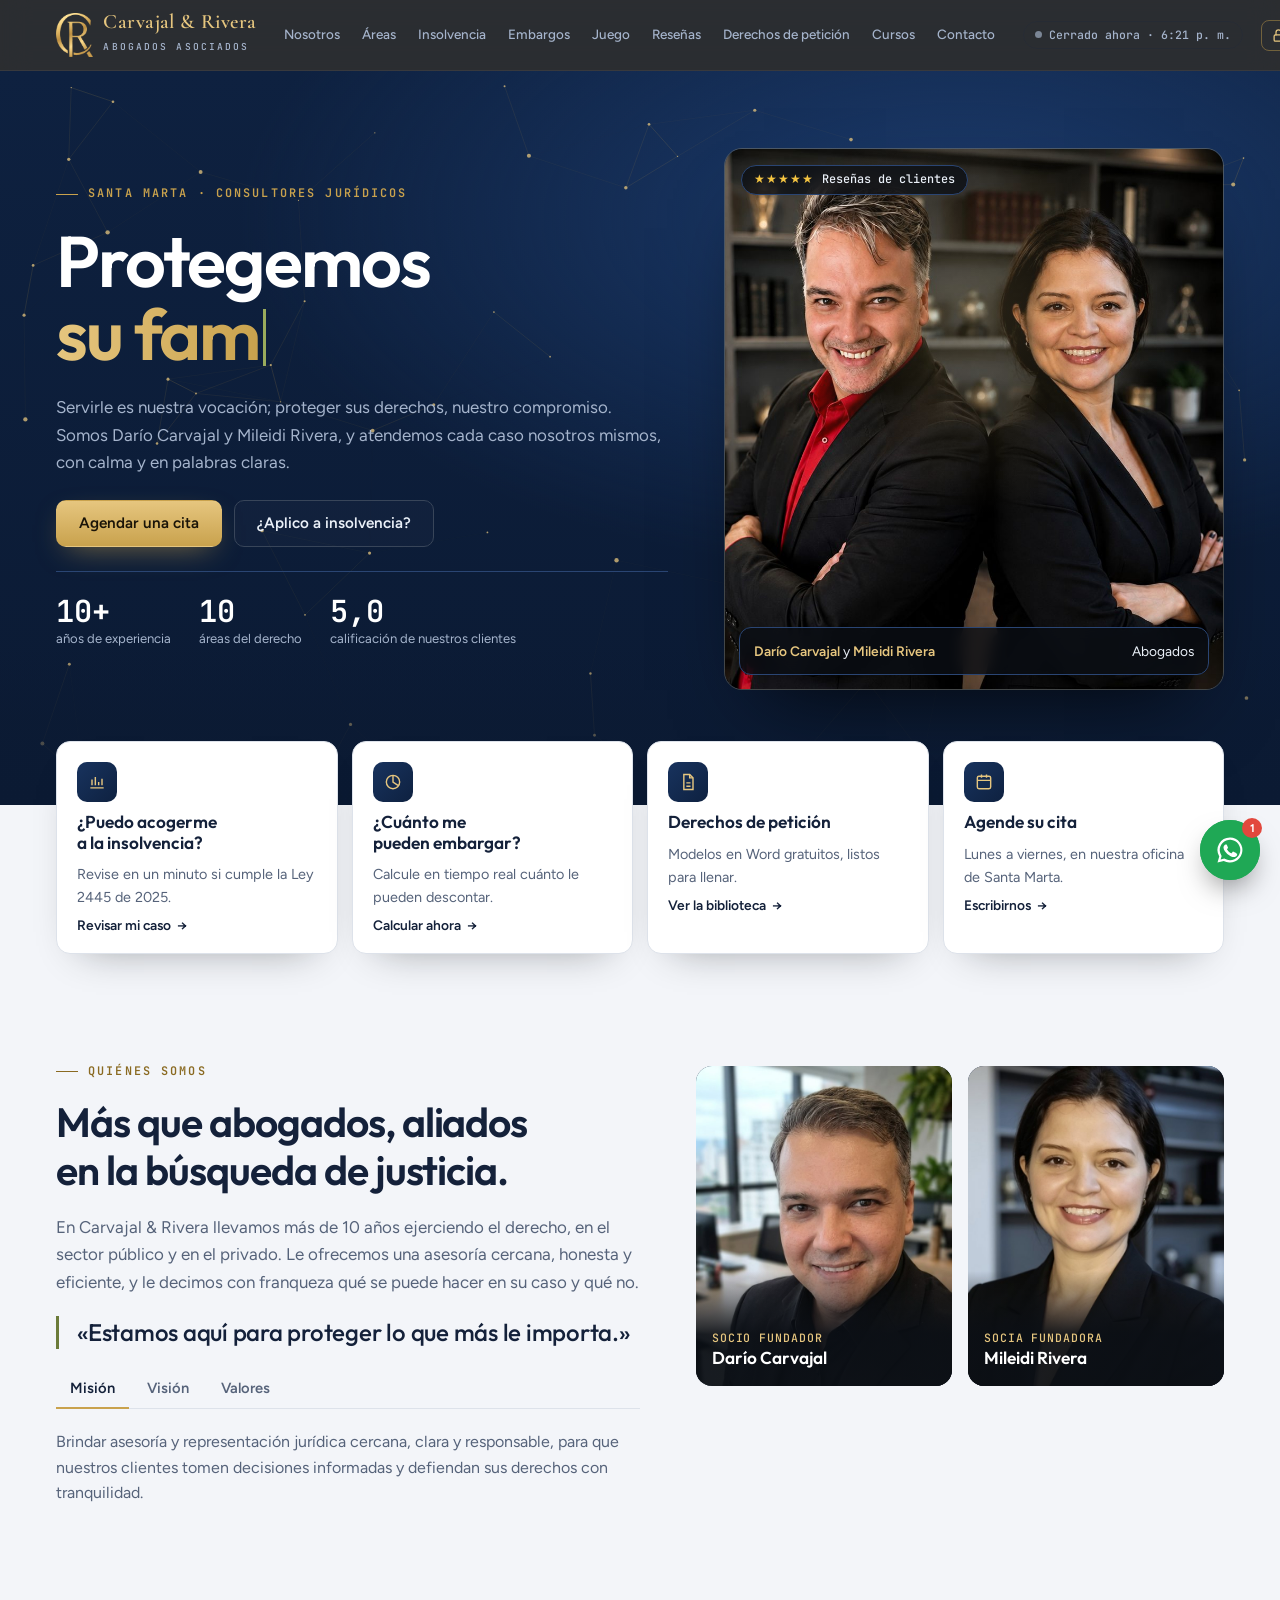
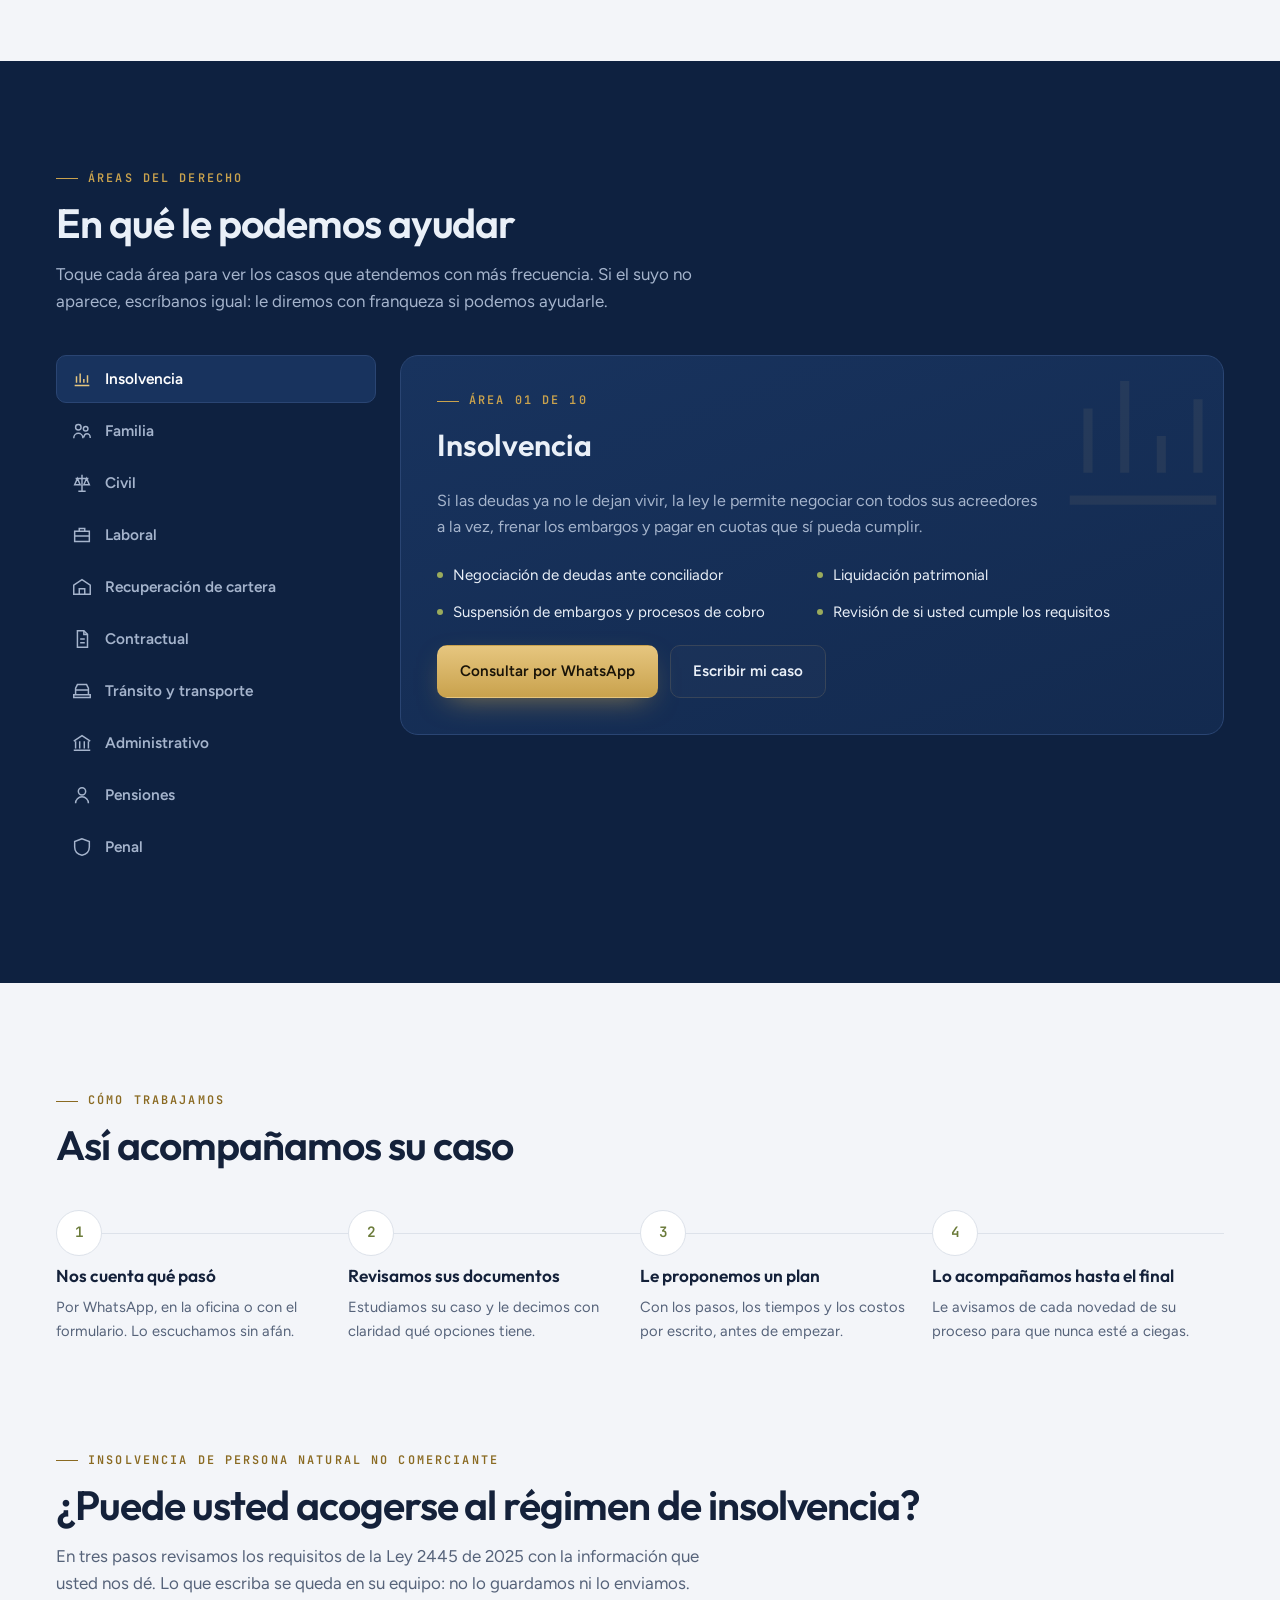
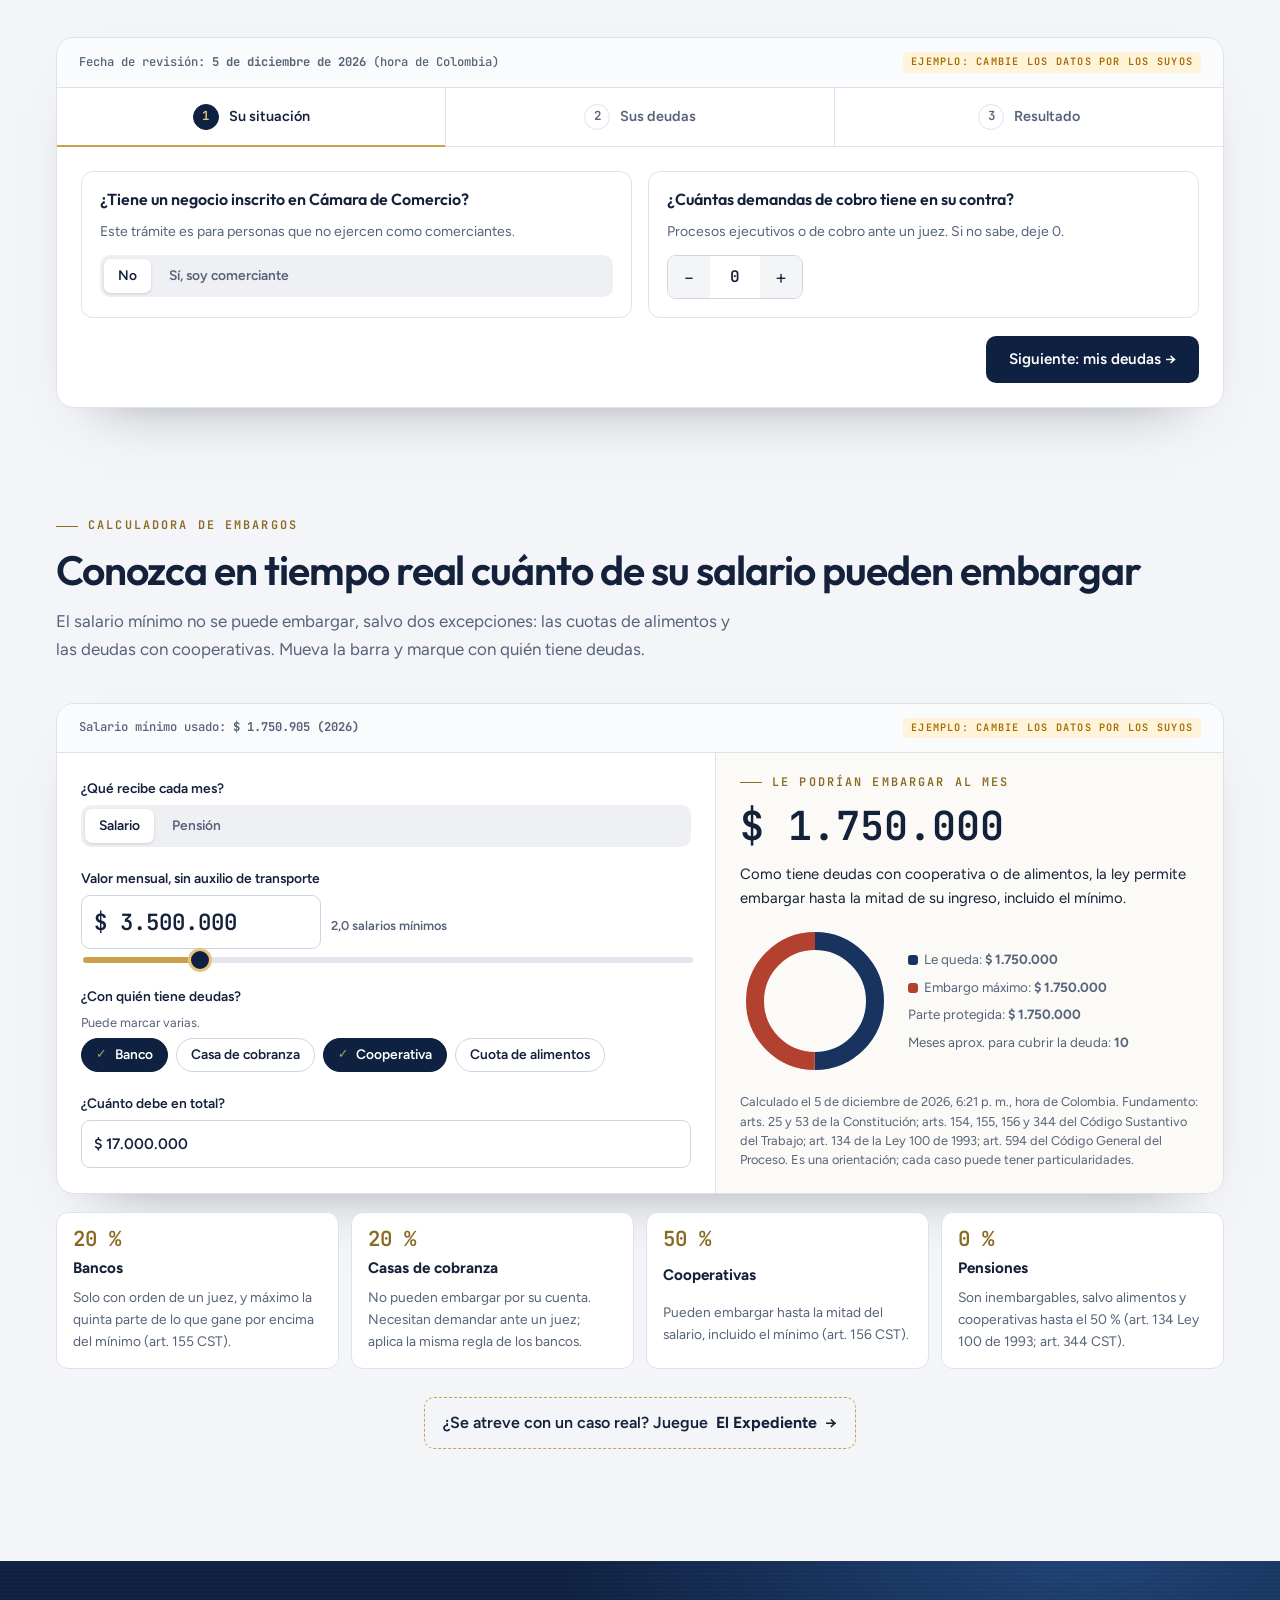
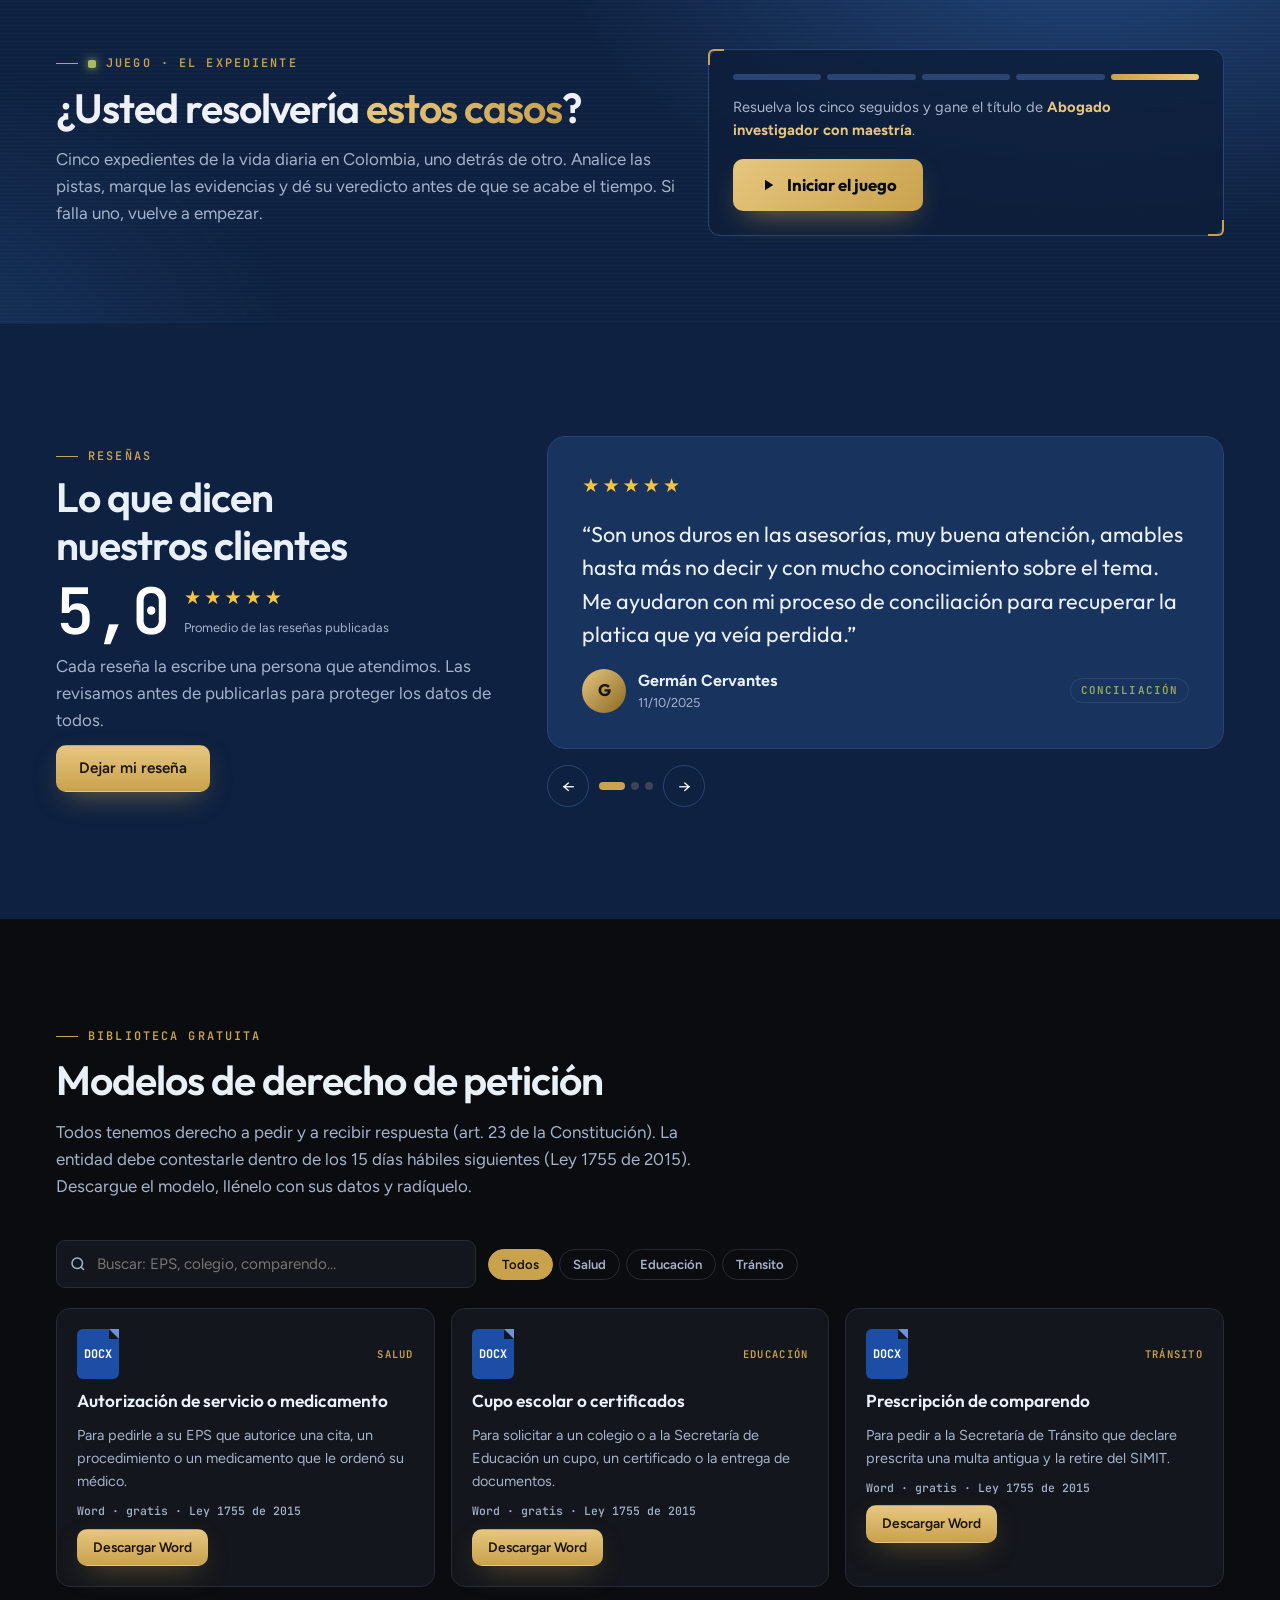
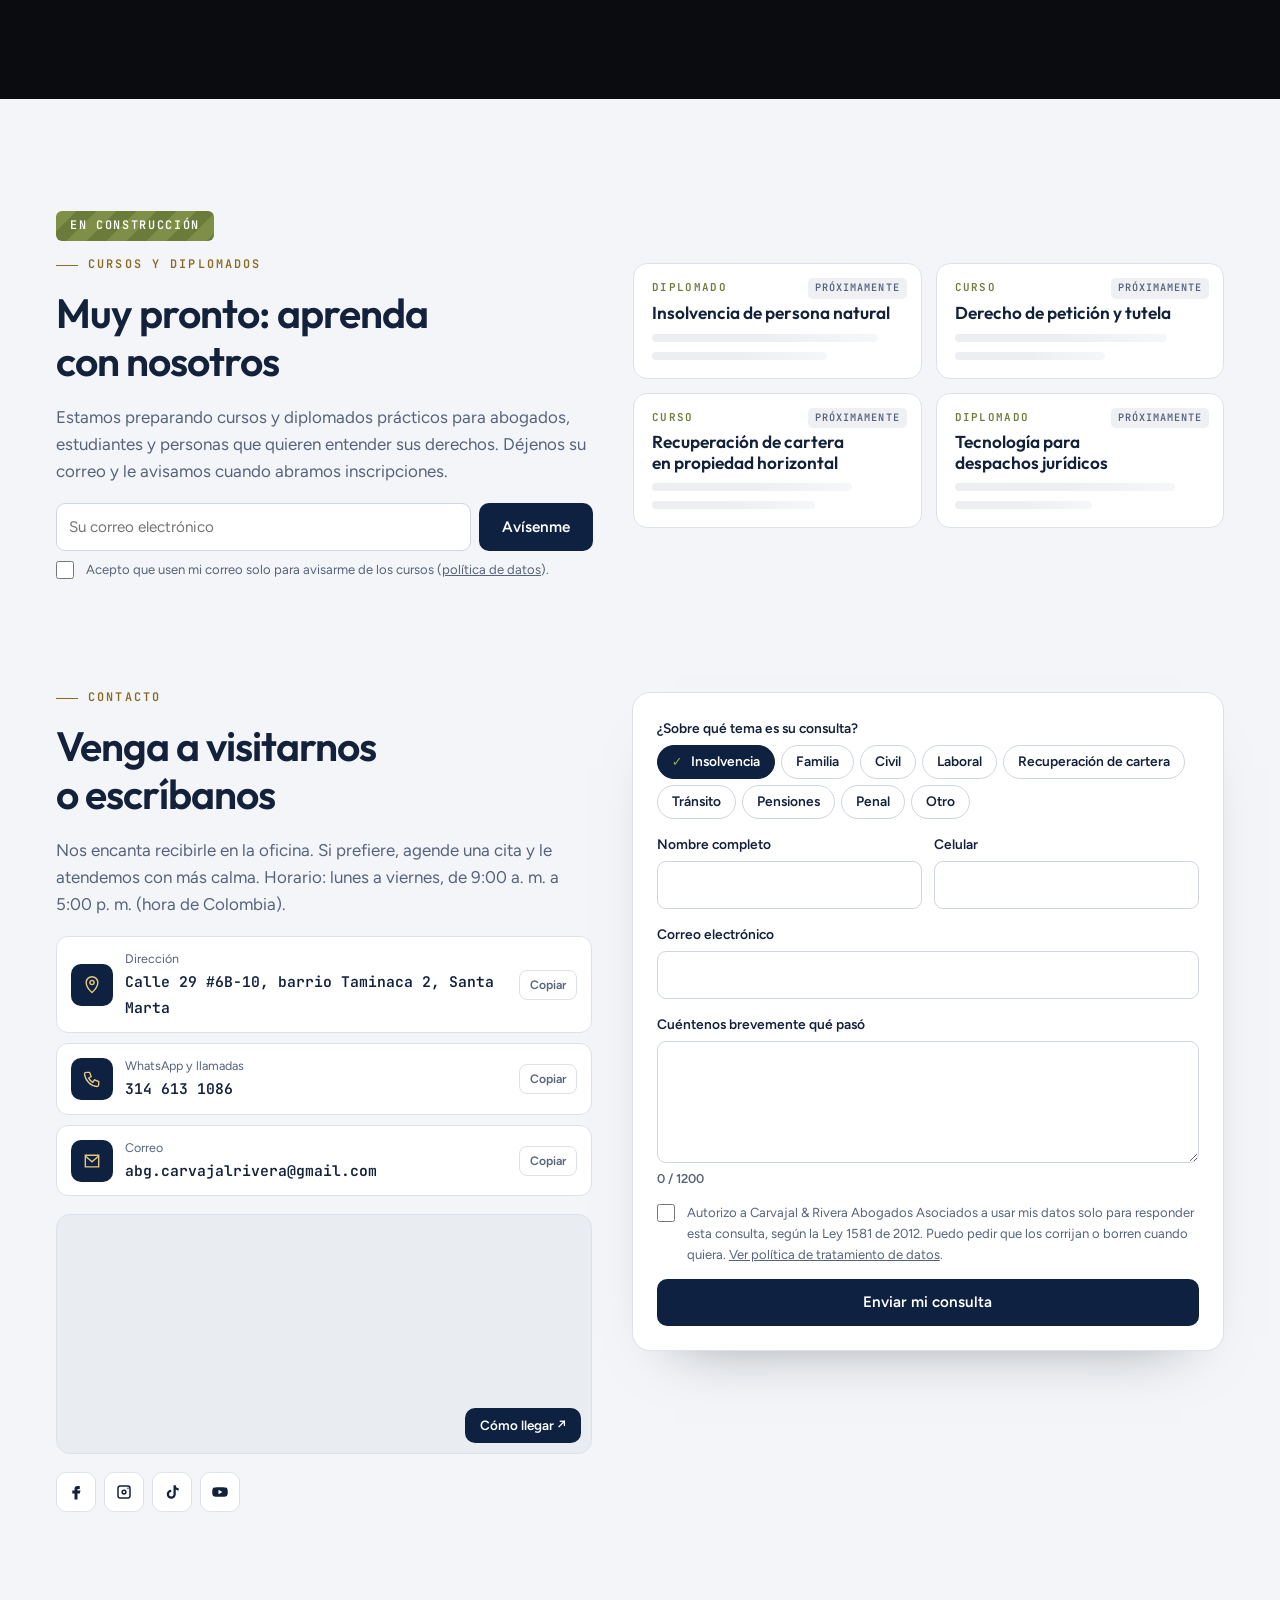
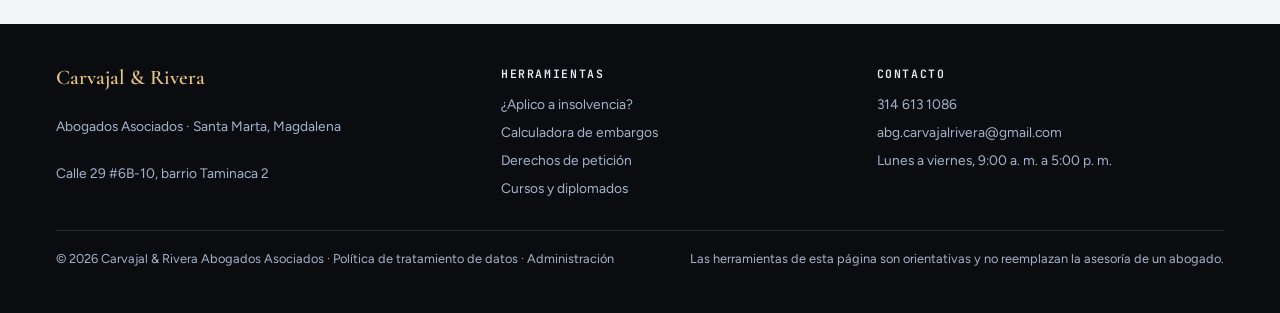
==== commit 2e5eafc6: "Juego «El Expediente»: cinco casos en cadena en ventana emergente (vista previa, sin publicar) Co-Au" ====
--- a/index.html
+++ b/index.html
@@ -18,6 +18,7 @@
 <meta content="cover" name="claude:viewport-fit-sides"/>
 <link href="https://fonts.googleapis.com" rel="preconnect"/>
 <link href="https://fonts.googleapis.com/css2?family=Cormorant+Garamond:wght@600&amp;family=Outfit:wght@400;500;600;700&amp;family=Figtree:wght@400;500;600;700&amp;family=JetBrains+Mono:wght@400;600&amp;display=swap" rel="stylesheet"/>
+<link href="juego.css?v=20261116b" rel="stylesheet"/>
 <style>
 [hidden]{display:none!important}
 img{max-width:100%}
@@ -432,7 +433,7 @@
 <div class="wrap">
 <a class="brand" href="#inicio"><img alt="Logo CR" data-e="barra_01" src="img/logo_cr.png"/><span><b data-e="barra_02">Carvajal &amp; Rivera</b><small data-e="barra_03">Abogados Asociados</small></span></a>
 <nav aria-label="Secciones" class="menu">
-<a data-e="barra_04" href="#nosotros">Nosotros</a><a data-e="barra_05" href="#areas">Áreas</a><a data-e="barra_06" href="#insolvencia">Insolvencia</a><a data-e="barra_07" href="#embargos">Embargos</a><a data-e="barra_08" href="#resenas">Reseñas</a><a data-e="barra_09" href="#peticiones">Derechos de petición</a><a data-e="barra_10" href="#cursos">Cursos</a><a data-e="barra_11" href="#contacto">Contacto</a>
+<a data-e="barra_04" href="#nosotros">Nosotros</a><a data-e="barra_05" href="#areas">Áreas</a><a data-e="barra_06" href="#insolvencia">Insolvencia</a><a data-e="barra_07" href="#embargos">Embargos</a><a data-e="barra_90" href="#juego">Juego</a><a data-e="barra_08" href="#resenas">Reseñas</a><a data-e="barra_09" href="#peticiones">Derechos de petición</a><a data-e="barra_10" href="#cursos">Cursos</a><a data-e="barra_11" href="#contacto">Contacto</a>
 </nav>
 <div class="status"><span class="dot" id="dot"></span><span id="estado">Hora de Colombia</span></div>
     <a class="adm" href="admin/" rel="nofollow" title="Administración" aria-label="Administración"><svg viewBox="0 0 24 24" aria-hidden="true"><rect x="5" y="11" width="14" height="10" rx="2"/><path d="M8 11V7a4 4 0 0 1 8 0v4"/></svg><span>Administración</span></a>
@@ -440,7 +441,7 @@
 </div>
 </header>
 <nav aria-label="Menú" class="drawer" id="drawer">
-<a data-e="menu_movil_01" href="#nosotros">Nosotros</a><a data-e="menu_movil_02" href="#areas">Áreas del derecho</a><a data-e="menu_movil_03" href="#insolvencia">¿Aplico a insolvencia?</a><a data-e="menu_movil_04" href="#embargos">Calculadora de embargos</a><a data-e="menu_movil_05" href="#resenas">Reseñas</a><a data-e="menu_movil_06" href="#peticiones">Derechos de petición</a><a data-e="menu_movil_07" href="#cursos">Cursos y diplomados</a><a data-e="menu_movil_08" href="#contacto">Contacto</a>
+<a data-e="menu_movil_01" href="#nosotros">Nosotros</a><a data-e="menu_movil_02" href="#areas">Áreas del derecho</a><a data-e="menu_movil_03" href="#insolvencia">¿Aplico a insolvencia?</a><a data-e="menu_movil_04" href="#embargos">Calculadora de embargos</a><a data-e="menu_movil_90" href="#juego">Juego: El Expediente</a><a data-e="menu_movil_05" href="#resenas">Reseñas</a><a data-e="menu_movil_06" href="#peticiones">Derechos de petición</a><a data-e="menu_movil_07" href="#cursos">Cursos y diplomados</a><a data-e="menu_movil_08" href="#contacto">Contacto</a>
 <a href="admin/" rel="nofollow">Administración</a></nav>
 <main id="inicio">
 <!-- PORTADA -->
@@ -588,6 +589,20 @@
 <div class="rule"><span class="pct" data-e="embargos_24">20 %</span><b data-e="embargos_25">Casas de cobranza</b><span data-e="embargos_26">No pueden embargar por su cuenta. Necesitan demandar ante un juez; aplica la misma regla de los bancos.</span></div>
 <div class="rule"><span class="pct" data-e="embargos_28">50 %</span><b data-e="embargos_29">Cooperativas</b><span data-e="embargos_30">Pueden embargar hasta la mitad del salario, incluido el mínimo (art. 156 CST).</span></div>
 <div class="rule"><span class="pct" data-e="embargos_32">0 %</span><b data-e="embargos_33">Pensiones</b><span data-e="embargos_34">Son inembargables, salvo alimentos y cooperativas hasta el 50 % (art. 134 Ley 100 de 1993; art. 344 CST).</span></div>
+</div>
+<p class="jg-invita reveal"><a href="#juego" onclick="if(window.CR_JUEGO){window.CR_JUEGO();return false}" data-e="embargos_90">¿Se atreve con un caso real? Juegue <b>El Expediente</b> →</a></p>
+</div>
+</section>
+<!-- JUEGO -->
+<section class="dark" id="juego">
+<canvas class="jg-red" aria-hidden="true"></canvas>
+<div class="wrap jg-franja">
+<div class="sec-head reveal"><span class="eyebrow"><i class="jg-vivo"></i><span data-e="juego_01">Juego · El Expediente</span></span><h2 data-e="juego_02">¿Usted resolvería <em>estos casos</em>?</h2><p class="lead" data-e="juego_03">Cinco expedientes de la vida diaria en Colombia, uno detrás de otro. Analice las pistas, marque las evidencias y dé su veredicto antes de que se acabe el tiempo. Si falla uno, vuelve a empezar.</p></div>
+<div class="jg-lanza reveal">
+<div class="jg-escalera" aria-hidden="true"><i></i><i></i><i></i><i></i><i></i></div>
+<p data-e="juego_04">Resuelva los cinco seguidos y gane el título de <b>Abogado investigador con maestría</b>.</p>
+<button class="jg-jugar" type="button" data-jugar><svg viewBox="0 0 24 24"><path d="M8 5v14l11-7z"/></svg><span data-e="juego_05">Iniciar el juego</span></button>
+<span class="jg-marca" hidden></span>
 </div>
 </div>
 </section>
@@ -717,7 +732,7 @@
   const fechaLarga=iso=>new Date(iso+"T12:00:00").toLocaleDateString("es-CO",{day:"numeric",month:"long",year:"numeric"});
   const diasEntre=(a,b)=>Math.round((Date.parse(b+"T00:00:00Z")-Date.parse(a+"T00:00:00Z"))/864e5);
   const menos=d=>new Date(Date.parse(hoyCO()+"T00:00:00Z")-d*864e5).toISOString().slice(0,10);
-  const waLink=t=>"https://wa.me/"+WA+"?text="+encodeURIComponent(t);
+  const waLink=t=>"https://wa.me/"+WA+"?text="+encodeURIComponent(t); window.CR_WALINK=waLink;
   const esc=s=>String(s).replace(/[&<>"]/g,c=>({"&":"&amp;","<":"&lt;",">":"&gt;",'"':"&quot;"}[c]));
   function seg(id,cb){const b=$$("#"+id+" button");b.forEach(x=>x.onclick=()=>{b.forEach(y=>y.setAttribute("aria-pressed",y===x));cb()});return()=>b.find(x=>x.getAttribute("aria-pressed")==="true").dataset.v;}
   $("#anio").textContent=new Date().toLocaleDateString("en-CA",{timeZone:TZ}).slice(0,4);
@@ -958,5 +973,6 @@
   try{(window.CR_CARGAR?window.CR_CARGAR():Promise.resolve({})).then(ir,()=>ir({}))}catch(_){ir({})}
   setTimeout(()=>ir({}),4000);})();
 </script>
+<script src="juego.js?v=20261116b"></script>
 </body>
 </html>
--- a/juego.css
+++ b/juego.css
@@ -0,0 +1,262 @@
+/* Juego «El Expediente»: centro de análisis de un detective jurídico. Todo va dentro de #juego para no chocar con el resto de la página. */
+#juego,.jg-m{
+  --jg-ink:#0e2140; --jg-ink2:#132a4f; --jg-ink3:#1c3863; --jg-line:#2a4573; --jg-line2:#3a5a8f;
+  --jg-black:#070a10; --jg-gold:#c9a24d; --jg-gold2:#e6c67f; --jg-olive:#6b7b3a; --jg-olive2:#a9bc63;
+  --jg-paper:#f6f3ea; --jg-paper2:#ebe5d6; --jg-txt:#1b2333; --jg-mut:#a9b6cc; --jg-bad:#d0573f; --jg-cyan:#7fd3e6;
+  --jg-r:10px;
+  color:#eef2f8;color-scheme:dark
+}
+#juego{position:relative;isolation:isolate;overflow:hidden;
+  background:radial-gradient(900px 520px at 85% -10%,#22457a,transparent 60%),radial-gradient(700px 500px at -10% 110%,#173560,transparent 60%),var(--jg-ink);
+  color:#eef2f8;color-scheme:dark
+}
+.jg-red{position:absolute;inset:0;z-index:-1;width:100%;height:100%;opacity:.55;pointer-events:none}
+#juego::after{content:"";position:absolute;inset:0;z-index:-1;pointer-events:none;background:linear-gradient(rgba(255,255,255,.025) 1px,transparent 1px) 0 0/100% 4px}
+#juego .eyebrow .jg-vivo{width:8px;height:8px;border-radius:2px;background:var(--jg-olive2);box-shadow:0 0 10px var(--jg-olive2);animation:jgLatido 1.6s infinite}
+#juego h2 em{font-style:normal;background:linear-gradient(90deg,var(--jg-gold2),var(--jg-gold));-webkit-background-clip:text;background-clip:text;color:transparent}
+.jg-m button{font:inherit;color:inherit;cursor:pointer;background:none;border:0;padding:0;text-align:inherit}
+.jg-m :focus-visible{outline:2px solid var(--jg-gold2);outline-offset:3px}
+@keyframes jgLatido{50%{opacity:.25}}
+@keyframes jgSacude{25%{transform:translateX(-4px)}75%{transform:translateX(4px)}}
+.jg-app{display:grid;gap:22px}
+.jg-app h3,.jg-app h4{font-family:var(--f-head);margin:0}
+
+/* selector de casos */
+.jg-casos{display:flex;gap:10px;overflow-x:auto;padding-bottom:4px;scrollbar-width:thin}
+.jg-caso{flex:none;display:flex!important;align-items:center;gap:10px;background:rgba(19,42,79,.75)!important;border:1px solid var(--jg-line)!important;border-radius:var(--jg-r);padding:10px 14px!important;font-size:.9rem;color:var(--jg-mut)!important;transition:border-color .2s,transform .2s}
+.jg-caso b{font:600 .72rem/1 var(--f-mono);color:var(--jg-gold2);letter-spacing:.1em}
+.jg-caso svg{width:14px;height:14px;opacity:.7;fill:none;stroke:currentColor;stroke-width:2}
+.jg-caso .jg-ok{color:var(--jg-olive2);font:600 .72rem/1 var(--f-mono)}
+.jg-caso[aria-current="true"]{border-color:var(--jg-gold)!important;color:#fff!important;background:var(--jg-ink3)!important;box-shadow:0 0 0 3px rgba(201,162,77,.15)}
+.jg-caso.jg-lock{cursor:not-allowed!important}
+.jg-caso.jg-sacude{animation:jgSacude .35s}
+
+/* consola */
+.jg-consola{display:grid;grid-template-columns:minmax(0,1.08fr) minmax(0,1fr);gap:22px;align-items:start}
+.jg-col{display:grid;gap:16px;min-width:0}
+.jg-panel{background:rgba(13,30,58,.82);backdrop-filter:blur(8px);-webkit-backdrop-filter:blur(8px);border:1px solid var(--jg-line);border-radius:12px;position:relative}
+.jg-panel::before,.jg-panel::after{content:"";position:absolute;width:14px;height:14px;border:2px solid var(--jg-gold);pointer-events:none}
+.jg-panel::before{top:-1px;left:-1px;border-right:0;border-bottom:0;border-radius:6px 0 0 0}
+.jg-panel::after{bottom:-1px;right:-1px;border-left:0;border-top:0;border-radius:0 0 6px 0}
+.jg-sup{display:flex;align-items:center;justify-content:space-between;gap:10px;padding:12px 16px;border-bottom:1px solid var(--jg-line);font:500 .72rem/1 var(--f-mono);letter-spacing:.12em;color:var(--jg-mut);text-transform:uppercase}
+.jg-luces{display:flex;gap:6px}.jg-luces i{width:9px;height:9px;border-radius:2px}
+.jg-luces i:nth-child(1){background:var(--jg-bad)}.jg-luces i:nth-child(2){background:var(--jg-gold)}.jg-luces i:nth-child(3){background:var(--jg-olive2)}
+
+.jg-inicio{padding:30px 24px;display:grid;gap:18px;justify-items:start}
+.jg-num{font:600 .76rem/1 var(--f-mono);color:var(--jg-gold2);letter-spacing:.16em}
+.jg-inicio h3{font-size:clamp(1.6rem,3vw,2.2rem);line-height:1.1;color:#fff}
+.jg-chips{display:flex;gap:8px;flex-wrap:wrap}
+.jg-chip{font:500 .72rem/1 var(--f-mono);letter-spacing:.08em;padding:7px 10px;border-radius:8px;border:1px solid var(--jg-line2);color:var(--jg-mut)}
+.jg-reglas{display:grid;grid-template-columns:repeat(3,minmax(0,1fr));gap:10px;width:100%}
+.jg-regla{border:1px solid var(--jg-line);border-radius:var(--jg-r);padding:12px;display:grid;gap:4px;background:rgba(7,10,16,.25)}
+.jg-regla b{font:700 1.2rem/1 var(--f-head);color:var(--jg-gold2)}
+.jg-regla span{font-size:.8rem;color:var(--jg-mut);line-height:1.35}
+.jg-m .jg-grande{position:relative;overflow:hidden;background:linear-gradient(135deg,var(--jg-gold2),var(--jg-gold));color:var(--jg-black);font:700 1rem/1 var(--f-head);padding:16px 24px;border-radius:var(--jg-r);display:inline-flex;gap:10px;align-items:center;box-shadow:0 12px 30px -12px rgba(201,162,77,.7);transition:transform .15s}
+.jg-m .jg-grande:hover{transform:translateY(-2px)}
+.jg-m .jg-grande::after{content:"";position:absolute;inset:0;background:linear-gradient(110deg,transparent 30%,rgba(255,255,255,.55) 50%,transparent 70%);transform:translateX(-100%);animation:jgBrillo 2.8s infinite}
+@keyframes jgBrillo{60%,100%{transform:translateX(100%)}}
+.jg-grande svg{width:18px;height:18px;fill:none;stroke:currentColor;stroke-width:2.2}
+
+.jg-term{padding:22px 24px;font:500 .84rem/1.7 var(--f-mono);color:var(--jg-olive2);min-height:200px}
+.jg-term div{white-space:pre-wrap}
+.jg-term b{color:var(--jg-gold2);font-weight:500}
+.jg-cursor{display:inline-block;width:8px;height:1em;background:var(--jg-olive2);vertical-align:-2px;animation:jgLatido 1s steps(1) infinite}
+
+.jg-exp{padding:22px 24px 20px;display:grid;gap:14px}
+.jg-cab{display:flex;justify-content:space-between;align-items:flex-start;gap:14px}
+.jg-exp h3{font-size:1.5rem;line-height:1.15;color:#fff}
+.jg-meta{display:flex;gap:12px;flex-wrap:wrap;font:500 .7rem/1 var(--f-mono);color:var(--jg-mut);letter-spacing:.08em;margin-top:8px}
+.jg-hist p{margin:0 0 10px;color:#dfe6f2}
+.jg-hist b{color:#fff}
+.jg-preg{border:1px dashed var(--jg-line2);border-radius:var(--jg-r);padding:12px 14px;font:600 1.06rem/1.35 var(--f-head);background:rgba(201,162,77,.07);display:flex;gap:10px;align-items:center;color:#fff}
+.jg-preg::before{content:"?";flex:none;width:28px;height:28px;border-radius:8px;display:grid;place-items:center;background:var(--jg-gold);color:var(--jg-black);font:800 1rem/1 var(--f-head)}
+
+.jg-reloj{position:relative;width:64px;height:64px;flex:none}
+.jg-reloj svg{width:100%;height:100%;transform:rotate(-90deg)}
+.jg-reloj circle{fill:none;stroke-width:5}
+.jg-reloj .f{stroke:var(--jg-line)}
+.jg-reloj .a{stroke:var(--jg-olive2);stroke-linecap:round;transition:stroke-dashoffset 1s linear,stroke .3s}
+.jg-reloj span{position:absolute;inset:0;display:grid;place-items:center;font:600 .9rem/1 var(--f-mono);font-variant-numeric:tabular-nums}
+.jg-reloj.urge .a{stroke:var(--jg-bad)}.jg-reloj.urge span{color:var(--jg-bad);animation:jgLatido .8s infinite}
+
+.jg-marc{position:relative;display:grid;grid-template-columns:auto 1fr auto;gap:14px;align-items:center;padding:12px 14px;border-radius:var(--jg-r);background:rgba(7,10,16,.35);border:1px solid var(--jg-line)}
+.jg-marc small{display:block;font:500 .66rem/1.2 var(--f-mono);letter-spacing:.12em;color:var(--jg-mut);text-transform:uppercase;margin-bottom:4px}
+.jg-pts{font:800 1.7rem/1 var(--f-head);color:var(--jg-gold2);font-variant-numeric:tabular-nums;display:inline-block}
+.jg-pts.golpe{animation:jgGolpe .4s}
+@keyframes jgGolpe{40%{transform:scale(1.25);color:#fff}}
+.jg-barra{height:8px;background:var(--jg-line);border-radius:4px;overflow:hidden}
+.jg-barra i{display:block;height:100%;background:linear-gradient(90deg,var(--jg-olive2),var(--jg-gold2));transition:width .5s cubic-bezier(.3,1.4,.5,1)}
+.jg-rv{font:600 .85rem/1 var(--f-head);color:var(--jg-gold2)}
+.jg-flota{position:absolute;left:110px;top:6px;font:700 1rem/1 var(--f-head);pointer-events:none;animation:jgFlota 1s forwards}
+@keyframes jgFlota{to{transform:translateY(-36px);opacity:0}}
+
+.jg-ops{display:grid;gap:10px}
+.jg-m .jg-op{background:rgba(19,42,79,.85);border:1px solid var(--jg-line);border-radius:var(--jg-r);padding:14px 16px;text-align:left;display:flex;gap:12px;align-items:flex-start;transition:border-color .2s,transform .2s,background .2s;color:#eef2f8;line-height:1.5}
+.jg-m .jg-op:hover:not(:disabled){border-color:var(--jg-gold);transform:translateX(4px)}
+.jg-op i{font:600 .8rem/1 var(--f-mono);color:var(--jg-black);background:var(--jg-gold2);border-radius:6px;padding:6px 8px;font-style:normal;flex:none}
+.jg-m .jg-op:disabled{cursor:default}
+.jg-m .jg-op.bien{border-color:var(--jg-olive2);background:rgba(107,123,58,.35)}
+.jg-op.bien i{background:var(--jg-olive2)}
+.jg-m .jg-op.mal{border-color:var(--jg-bad);background:rgba(208,87,63,.2);animation:jgSacude .35s}
+.jg-op.mal i{background:var(--jg-bad);color:#fff}
+.jg-op.apagada{opacity:.45}
+
+.jg-ayuda{font:500 .76rem/1.45 var(--f-mono);color:var(--jg-mut);letter-spacing:.03em;margin:0}
+.jg-pistas{display:grid;grid-template-columns:repeat(2,minmax(0,1fr));gap:12px}
+.jg-m .jg-pista{position:relative;overflow:hidden;background:rgba(19,42,79,.85);border:1px solid var(--jg-line);border-radius:var(--jg-r);padding:16px;text-align:left;display:grid;gap:8px;align-content:start;min-height:150px;transition:transform .2s,border-color .2s,box-shadow .2s;color:#eef2f8;line-height:1.45}
+.jg-m .jg-pista:hover:not(.abierta):not(:disabled){transform:translateY(-3px);border-color:var(--jg-gold);box-shadow:0 14px 30px -18px rgba(201,162,77,.8)}
+.jg-m .jg-pista:disabled{cursor:default}
+.jg-tipo{font:600 .66rem/1 var(--f-mono);letter-spacing:.14em;color:var(--jg-gold2);text-transform:uppercase;display:flex;justify-content:space-between;gap:8px}
+.jg-tipo span{color:var(--jg-mut)}
+.jg-pista h4{font:600 1rem/1.25 var(--f-head)}
+.jg-tapa{color:var(--jg-mut);font-size:.84rem;line-height:1.4}
+.jg-huella{position:absolute;right:-14px;bottom:-14px;width:84px;height:84px;opacity:.1;transition:opacity .2s;fill:none;stroke:var(--jg-gold2);stroke-width:1.2;stroke-linecap:round}
+.jg-pista:hover .jg-huella{opacity:.25}
+.jg-scan{position:absolute;inset:0;background:rgba(7,10,16,.88);display:grid;place-items:center;align-content:center;gap:8px;font:600 .74rem/1 var(--f-mono);letter-spacing:.14em;color:var(--jg-cyan)}
+.jg-scan::before{content:"";position:absolute;left:0;right:0;height:2px;background:var(--jg-cyan);box-shadow:0 0 18px 4px rgba(127,211,230,.6);animation:jgBarre .9s linear}
+@keyframes jgBarre{from{top:0}to{top:100%}}
+.jg-pb{width:60%;height:4px;border-radius:2px;background:var(--jg-line);overflow:hidden}
+.jg-pb i{display:block;height:100%;width:0;background:var(--jg-cyan);animation:jgLlena .9s linear forwards}
+@keyframes jgLlena{to{width:100%}}
+.jg-m .jg-pista.abierta{background:var(--jg-paper);color:var(--jg-txt);border-color:var(--jg-paper2);cursor:default;animation:jgAbre .45s}
+@keyframes jgAbre{from{transform:rotateY(8deg) scale(.97)}}
+.jg-pista.abierta .jg-tipo,.jg-pista.abierta .jg-tipo span{color:#7a6c4c}
+.jg-doc{font-size:.86rem;line-height:1.45;color:inherit}
+.jg-doc table{color:inherit;width:100%;min-width:0;border-collapse:collapse;font:500 .76rem/1.3 var(--f-mono)}
+.jg-doc td{padding:4px 0;animation:none;border-bottom:1px dotted #c8bc9c;vertical-align:top}
+.jg-doc td+td{text-align:right;padding-left:8px}
+.jg-doc p{margin:0 0 6px}
+.jg-doc .rojo{color:#b3412f;font-weight:700}
+.jg-sello{display:block;font:600 .66rem/1.3 var(--f-mono);letter-spacing:.1em;color:#7a6c4c}
+.jg-wa{background:#dcf8c6;border-radius:8px 8px 8px 2px;padding:8px 10px}
+.jg-wa small{display:block;text-align:right;color:#6b7a63;font-size:.7rem}
+.jg-ev{background:linear-gradient(transparent 55%,rgba(201,162,77,.45) 55%);border-radius:2px;cursor:pointer;padding:0 1px;transition:background .2s}
+.jg-ev:hover{background:rgba(201,162,77,.5)}
+.jg-ev.marcada{background:var(--jg-olive2);color:var(--jg-black)}
+.jg-ev.falsa{background:rgba(208,87,63,.3);text-decoration:line-through;cursor:default}
+
+.jg-tab{padding:14px 16px;display:grid;gap:10px}
+.jg-tt{display:flex;justify-content:space-between;align-items:center;font:600 .7rem/1 var(--f-mono);letter-spacing:.14em;color:var(--jg-gold2);text-transform:uppercase}
+.jg-tt span{color:var(--jg-mut)}
+.jg-huecos{display:flex;gap:8px;flex-wrap:wrap;min-height:38px}
+.jg-hueco{border:1px dashed var(--jg-line2);border-radius:8px;padding:8px 12px;font:500 .78rem/1.2 var(--f-mono);color:var(--jg-line2);min-width:110px}
+.jg-hueco.llena{border-style:solid;border-color:var(--jg-olive2);color:#fff;background:rgba(169,188,99,.14);animation:jgEntra .35s cubic-bezier(.3,1.5,.5,1)}
+@keyframes jgEntra{from{transform:scale(.6);opacity:0}}
+
+.jg-ver{background:var(--jg-paper);color:var(--jg-txt);border-radius:12px;padding:24px;display:grid;gap:14px;position:relative;overflow:hidden;animation:jgSube .5s cubic-bezier(.2,1.2,.4,1)}
+@keyframes jgSube{from{transform:translateY(24px);opacity:0}}
+.jg-estampa{position:absolute;top:22px;right:18px;transform:rotate(-12deg);font:800 1rem/1 var(--f-mono);letter-spacing:.2em;padding:10px 14px;color:var(--jg-olive);border:3px solid var(--jg-olive);border-radius:8px;animation:jgSella .5s .25s cubic-bezier(.2,1.6,.4,1) both}
+.jg-estampa.no{color:var(--jg-bad);border-color:var(--jg-bad)}
+@keyframes jgSella{from{transform:rotate(-12deg) scale(3);opacity:0}}
+.jg-ver h3{font-size:1.35rem;padding-right:140px;line-height:1.2;color:var(--jg-txt)}
+.jg-ver p{margin:0}
+.jg-calc{display:grid;gap:6px;background:var(--jg-ink);color:#fff;border-radius:var(--jg-r);padding:14px 16px;font:500 .84rem/1.3 var(--f-mono)}
+.jg-calc div{display:flex;justify-content:space-between;gap:12px;opacity:0;transform:translateX(-8px);transition:.35s}
+.jg-calc div.ver{opacity:1;transform:none}
+.jg-calc div span:first-child{color:var(--jg-mut)}
+.jg-calc div span:last-child{text-align:right;white-space:nowrap}
+.jg-calc .tot{border-top:1px solid var(--jg-line2);padding-top:8px;margin-top:2px;color:var(--jg-gold2);font-weight:600;font-size:1rem}
+.jg-calc .tot span:first-child{color:var(--jg-gold2)}
+.jg-ley{font-size:.8rem;color:#6a5a33;border-left:3px solid var(--jg-gold);padding-left:10px}
+.jg-rango{display:grid;grid-template-columns:auto 1fr;gap:4px 16px;align-items:center;background:var(--jg-ink);color:#fff;border-radius:var(--jg-r);padding:14px 16px}
+.jg-rango b{grid-row:span 2;font:800 2.2rem/1 var(--f-head);color:var(--jg-gold2);font-variant-numeric:tabular-nums}
+.jg-rango strong{font:700 1.05rem/1.1 var(--f-head)}
+.jg-rango span{font:500 .68rem/1.3 var(--f-mono);letter-spacing:.1em;text-transform:uppercase;color:var(--jg-mut)}
+.jg-des{grid-column:1/-1;display:flex;gap:8px;flex-wrap:wrap;margin-top:6px}
+.jg-des em{font:500 .7rem/1 var(--f-mono);font-style:normal;padding:6px 8px;border-radius:6px;background:rgba(255,255,255,.07)}
+.jg-cta{display:flex;gap:10px;flex-wrap:wrap}
+.jg-m .jg-btn{border-radius:8px;padding:12px 18px;font-weight:600;text-decoration:none;display:inline-flex;align-items:center;gap:8px;font-size:.95rem;line-height:1.2}
+.jg-m .jg-btn.oro{background:var(--jg-gold);color:var(--jg-black)}
+.jg-m .jg-btn.lin{border:1px solid #c8bc9c;color:var(--jg-txt)}
+.jg-confeti{position:fixed;inset:0;pointer-events:none;z-index:200;width:100%;height:100%}
+
+@media (max-width:900px){.jg-consola{grid-template-columns:1fr}}
+@media (max-width:560px){.jg-pistas{grid-template-columns:1fr}.jg-reglas{grid-template-columns:1fr}.jg-exp,.jg-inicio{padding:20px 16px}.jg-ver h3{padding-right:0;padding-top:44px}.jg-reloj{width:54px;height:54px}.jg-calc{font-size:.78rem}}
+@media (prefers-reduced-motion:reduce){#juego *,.jg-m *,.jg-m *::before,.jg-m *::after{animation:none!important;transition:none!important}}
+/* enlace de invitación al final de la calculadora de embargos */
+.jg-invita{margin-top:28px;text-align:center}
+.jg-invita a{display:inline-flex;gap:8px;align-items:center;padding:12px 18px;border-radius:10px;border:1px dashed var(--gold,#c9a24d);color:var(--txt,#14213a);text-decoration:none;font-weight:600;transition:background .2s}
+.jg-invita a:hover{background:rgba(201,162,77,.12)}
+
+/* ---------- franja en la página ---------- */
+#juego{padding-block:clamp(56px,7vw,88px)}
+.jg-franja{display:grid;grid-template-columns:minmax(0,1.2fr) minmax(0,1fr);gap:32px;align-items:center}
+.jg-franja .sec-head{margin-bottom:0}
+.jg-lanza{display:grid;gap:16px;justify-items:start;background:rgba(13,30,58,.82);border:1px solid var(--jg-line);border-radius:12px;padding:24px;position:relative}
+.jg-lanza::before,.jg-lanza::after{content:"";position:absolute;width:14px;height:14px;border:2px solid var(--jg-gold);pointer-events:none}
+.jg-lanza::before{top:-1px;left:-1px;border-right:0;border-bottom:0;border-radius:6px 0 0 0}
+.jg-lanza::after{bottom:-1px;right:-1px;border-left:0;border-top:0;border-radius:0 0 6px 0}
+.jg-escalera{display:flex;gap:6px;width:100%}
+.jg-escalera i{flex:1;height:6px;border-radius:3px;background:var(--jg-line)}
+.jg-escalera i:last-child{background:linear-gradient(90deg,var(--jg-gold),var(--jg-gold2))}
+.jg-lanza p{margin:0;color:var(--jg-mut);font-size:.92rem}
+.jg-lanza p b{color:var(--jg-gold2)}
+.jg-lanza .jg-marca{font:500 .74rem/1 var(--f-mono);letter-spacing:.08em;color:var(--jg-olive2)}
+#juego .jg-jugar{position:relative;overflow:hidden;background:linear-gradient(135deg,var(--jg-gold2),var(--jg-gold));color:var(--jg-black);font:700 1.05rem/1 var(--f-head);padding:17px 26px;border-radius:var(--jg-r);display:inline-flex;gap:10px;align-items:center;border:0;cursor:pointer;box-shadow:0 12px 30px -12px rgba(201,162,77,.7);transition:transform .15s}
+#juego .jg-jugar:hover{transform:translateY(-2px)}
+#juego .jg-jugar::after{content:"";position:absolute;inset:0;background:linear-gradient(110deg,transparent 30%,rgba(255,255,255,.55) 50%,transparent 70%);transform:translateX(-100%);animation:jgBrillo 2.8s infinite}
+#juego .jg-jugar svg{width:18px;height:18px;fill:currentColor}
+@media (max-width:860px){.jg-franja{grid-template-columns:1fr}}
+
+/* ---------- ventana emergente ---------- */
+.jg-m{position:fixed;inset:0;z-index:300;display:grid;place-items:center;padding:max(16px,env(safe-area-inset-top,0px)) max(16px,env(safe-area-inset-right,0px)) max(16px,env(safe-area-inset-bottom,0px)) max(16px,env(safe-area-inset-left,0px));background:rgba(4,8,16,.72);backdrop-filter:blur(6px);-webkit-backdrop-filter:blur(6px);animation:jgFondo .3s}
+@keyframes jgFondo{from{opacity:0}}
+.jg-m.cierra{animation:jgFondo .25s reverse forwards}
+.jg-caja{position:relative;isolation:isolate;width:min(1180px,100%);max-height:100%;display:grid;grid-template-columns:minmax(0,1fr);grid-template-rows:auto minmax(0,1fr);border:1px solid var(--jg-line2);border-radius:12px;overflow:hidden;
+  background:radial-gradient(900px 520px at 85% -10%,#22457a,transparent 60%),radial-gradient(700px 500px at -10% 110%,#173560,transparent 60%),var(--jg-ink);
+  box-shadow:0 40px 120px -30px rgba(0,0,0,.8),0 0 0 1px rgba(201,162,77,.15);animation:jgAbreCaja .55s cubic-bezier(.2,1,.3,1)}
+@keyframes jgAbreCaja{0%{clip-path:inset(49% 0 49% 0);transform:scale(.97)}45%{clip-path:inset(0 0 0 0)}100%{transform:none}}
+.jg-caja::after{content:"";position:absolute;inset:0;z-index:-1;pointer-events:none;background:linear-gradient(rgba(255,255,255,.025) 1px,transparent 1px) 0 0/100% 4px}
+.jg-caja .jg-red{z-index:-1}
+.jg-cabm{display:flex;align-items:center;gap:14px;padding:12px 16px;border-bottom:1px solid var(--jg-line);background:rgba(7,10,16,.35)}
+.jg-logo{font:700 .78rem/1 var(--f-mono);letter-spacing:.18em;color:var(--jg-gold2);white-space:nowrap;display:flex;align-items:center;gap:8px}
+.jg-logo i{width:8px;height:8px;border-radius:2px;background:var(--jg-olive2);box-shadow:0 0 10px var(--jg-olive2);animation:jgLatido 1.6s infinite}
+.jg-progreso{flex:1;display:flex;gap:6px;min-width:0}
+.jg-paso{flex:1;height:30px;border-radius:7px;border:1px solid var(--jg-line);display:flex;align-items:center;justify-content:center;gap:6px;font:600 .68rem/1 var(--f-mono);letter-spacing:.08em;color:var(--jg-line2);min-width:0;transition:.3s}
+.jg-paso svg{width:12px;height:12px;fill:none;stroke:currentColor;stroke-width:2}
+.jg-paso.ya{border-color:var(--jg-olive2);color:var(--jg-olive2);background:rgba(169,188,99,.12)}
+.jg-paso.ahora{border-color:var(--jg-gold);color:var(--jg-gold2);background:rgba(201,162,77,.12);box-shadow:0 0 0 3px rgba(201,162,77,.12)}
+.jg-paso.cayo{border-color:var(--jg-bad);color:var(--jg-bad);background:rgba(208,87,63,.12)}
+.jg-paso span{overflow:hidden;text-overflow:ellipsis;white-space:nowrap}
+.jg-total{font:500 .66rem/1.1 var(--f-mono);letter-spacing:.1em;color:var(--jg-mut);text-transform:uppercase;text-align:right;white-space:nowrap}
+.jg-total b{display:block;font:800 1.2rem/1 var(--f-head);color:var(--jg-gold2);letter-spacing:0;font-variant-numeric:tabular-nums}
+.jg-m .jg-cerrar{width:36px;height:36px;border-radius:8px;border:1px solid var(--jg-line);display:grid;place-items:center;color:var(--jg-mut);flex:none;transition:.2s}
+.jg-m .jg-cerrar:hover{border-color:var(--jg-gold);color:#fff}
+.jg-m .jg-cerrar svg{width:16px;height:16px;fill:none;stroke:currentColor;stroke-width:2.2;stroke-linecap:round}
+.jg-cuerpo{overflow:auto;padding:22px;overscroll-behavior:contain}
+.jg-cuerpo>.jg-app{animation:jgEntraCaso .5s cubic-bezier(.2,1,.3,1)}
+@keyframes jgEntraCaso{from{opacity:0;transform:translateX(30px)}}
+html.jg-bloq,html.jg-bloq body{overflow:hidden}
+
+/* pantalla final */
+.jg-final{display:grid;justify-items:center;text-align:center;gap:18px;padding:30px 10px 10px}
+.jg-final.mal{padding-top:20px}
+.jg-trofeo{width:96px;height:96px;border-radius:14px;display:grid;place-items:center;background:linear-gradient(135deg,var(--jg-gold2),var(--jg-gold));color:var(--jg-black);box-shadow:0 0 0 8px rgba(201,162,77,.15),0 0 60px rgba(201,162,77,.5);animation:jgSella .6s cubic-bezier(.2,1.6,.4,1) both}
+.jg-trofeo svg{width:50px;height:50px;fill:none;stroke:currentColor;stroke-width:1.8;stroke-linejoin:round;stroke-linecap:round}
+.jg-final.mal .jg-trofeo{background:rgba(208,87,63,.18);color:var(--jg-bad);box-shadow:0 0 0 8px rgba(208,87,63,.1)}
+.jg-final h3{font:800 clamp(1.6rem,3.4vw,2.4rem)/1.1 var(--f-head);color:#fff;max-width:22ch;margin:0}
+.jg-final h3 em{font-style:normal;background:linear-gradient(90deg,var(--jg-gold2),var(--jg-gold));-webkit-background-clip:text;background-clip:text;color:transparent}
+.jg-final p{margin:0;color:var(--jg-mut);max-width:58ch}
+.jg-grado{font:600 .74rem/1 var(--f-mono);letter-spacing:.2em;text-transform:uppercase;color:var(--jg-olive2);padding:8px 12px;border:1px solid var(--jg-olive2);border-radius:8px}
+.jg-final.mal .jg-grado{color:var(--jg-gold2);border-color:var(--jg-gold)}
+.jg-cifras{display:grid;grid-template-columns:repeat(3,minmax(0,1fr));gap:10px;width:min(560px,100%)}
+.jg-cifras div{border:1px solid var(--jg-line);border-radius:var(--jg-r);padding:14px 10px;background:rgba(7,10,16,.3);display:grid;gap:6px}
+.jg-cifras b{font:800 1.6rem/1 var(--f-head);color:var(--jg-gold2);font-variant-numeric:tabular-nums}
+.jg-cifras span{font:500 .64rem/1.2 var(--f-mono);letter-spacing:.1em;text-transform:uppercase;color:var(--jg-mut)}
+.jg-final .jg-cta{justify-content:center}
+.jg-m .jg-btn.claro{border:1px solid var(--jg-line2);color:#fff}
+.jg-falla{width:min(640px,100%);text-align:left;background:var(--jg-paper);color:var(--jg-txt);border-radius:12px;padding:18px 20px;display:grid;gap:10px}
+.jg-falla p{color:var(--jg-txt);max-width:none}
+.jg-falla .jg-ley{color:#6a5a33}
+
+@media (max-width:700px){
+  .jg-m{padding:0}
+  .jg-caja{width:100%;height:100%;max-height:none;border-radius:0;border:0;padding-top:env(safe-area-inset-top,0px);padding-bottom:env(safe-area-inset-bottom,0px)}
+  .jg-cabm{flex-wrap:wrap;gap:10px;padding:10px max(12px,env(safe-area-inset-right,0px)) 10px max(12px,env(safe-area-inset-left,0px))}
+  .jg-progreso{order:3;flex-basis:100%}
+  .jg-paso span{display:none}
+  .jg-total{margin-left:auto}
+  .jg-cuerpo{padding:16px max(14px,env(safe-area-inset-right,0px)) 24px max(14px,env(safe-area-inset-left,0px))}
+  .jg-cifras{grid-template-columns:1fr 1fr 1fr}
+  .jg-cifras b{font-size:1.25rem}
+}
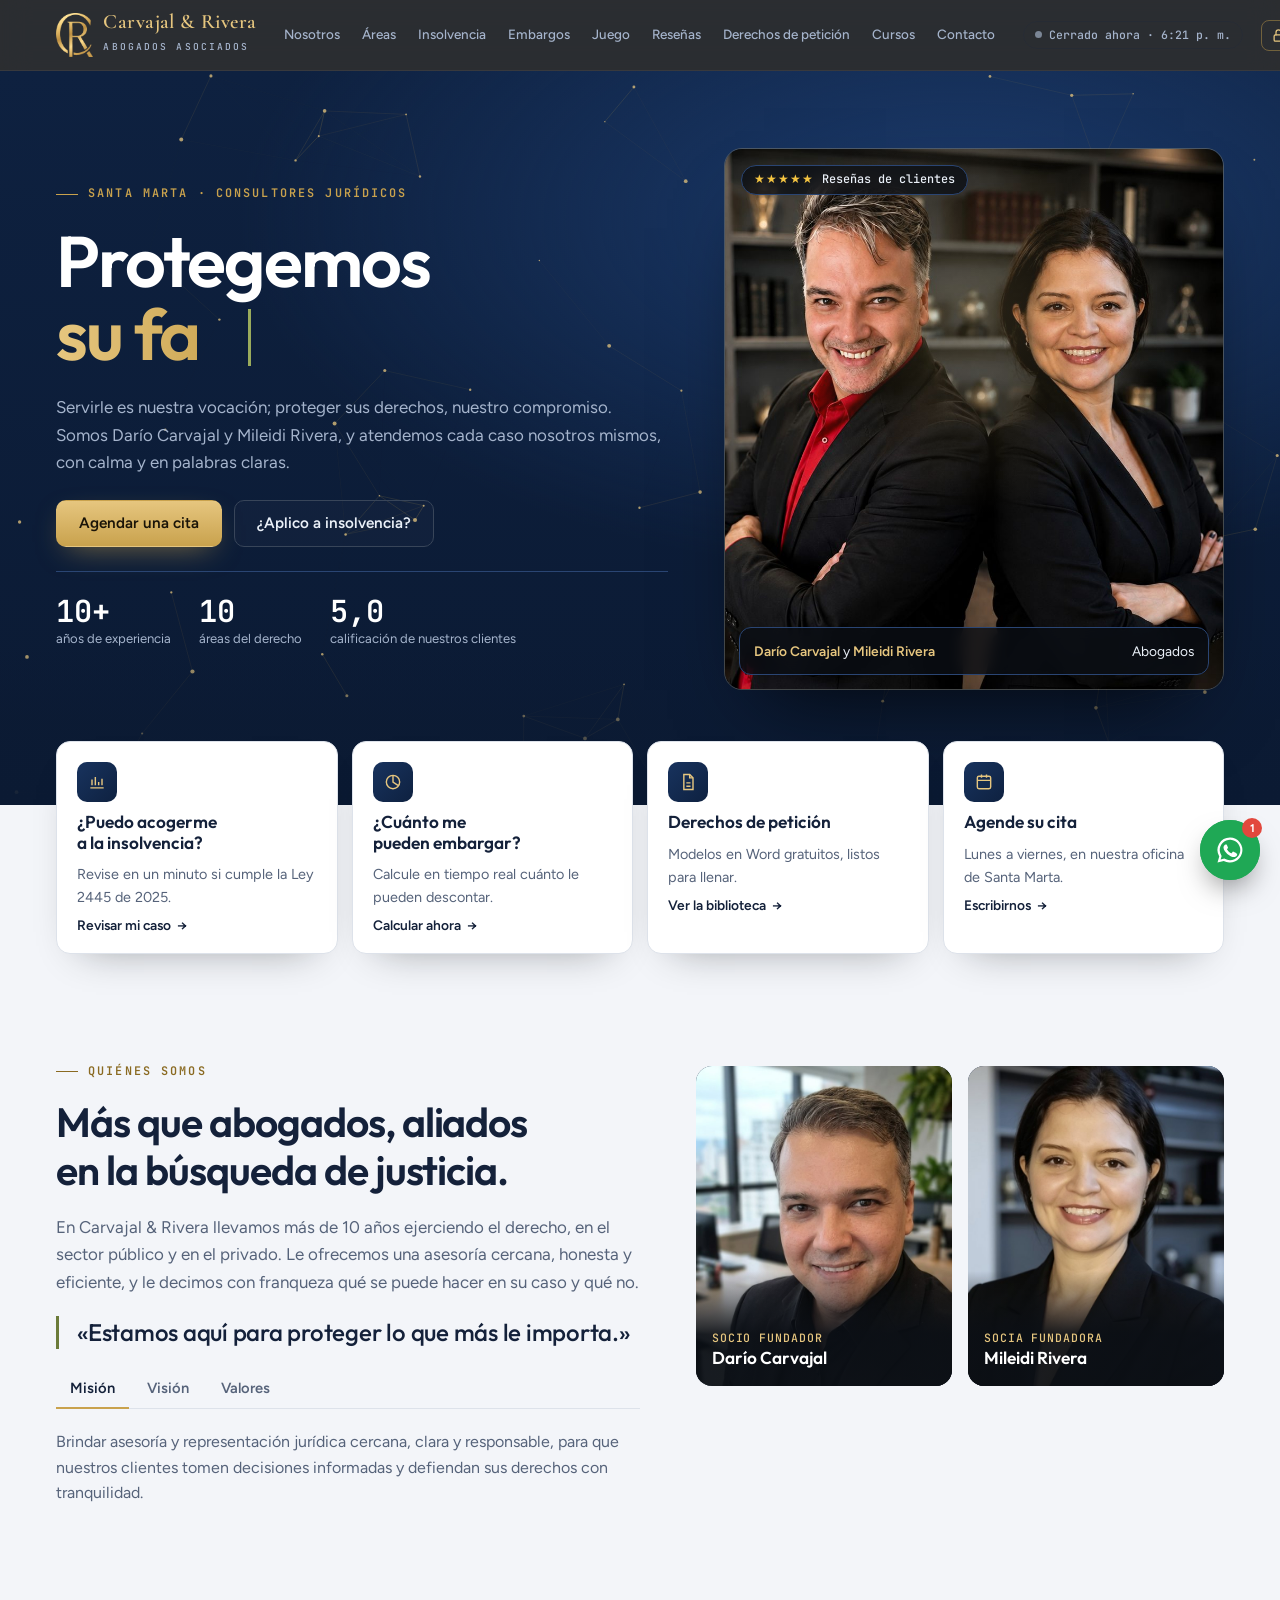
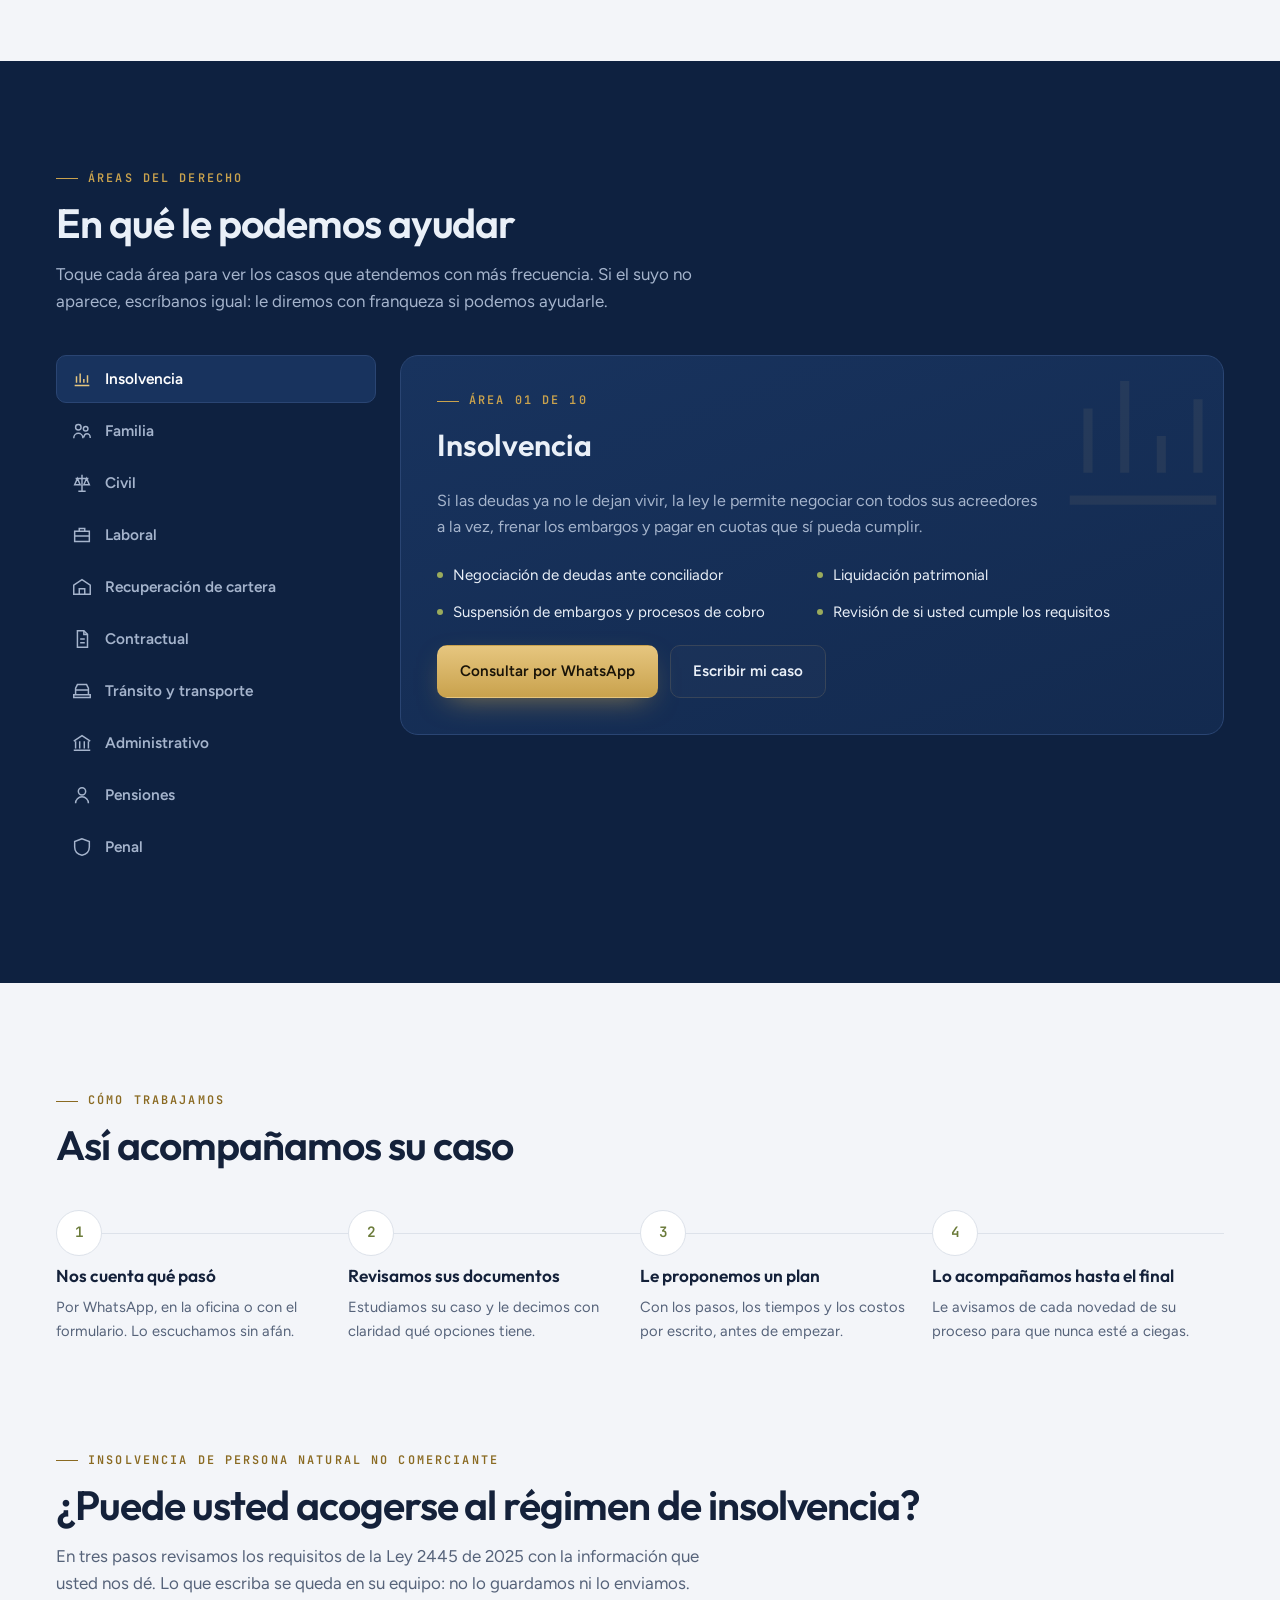
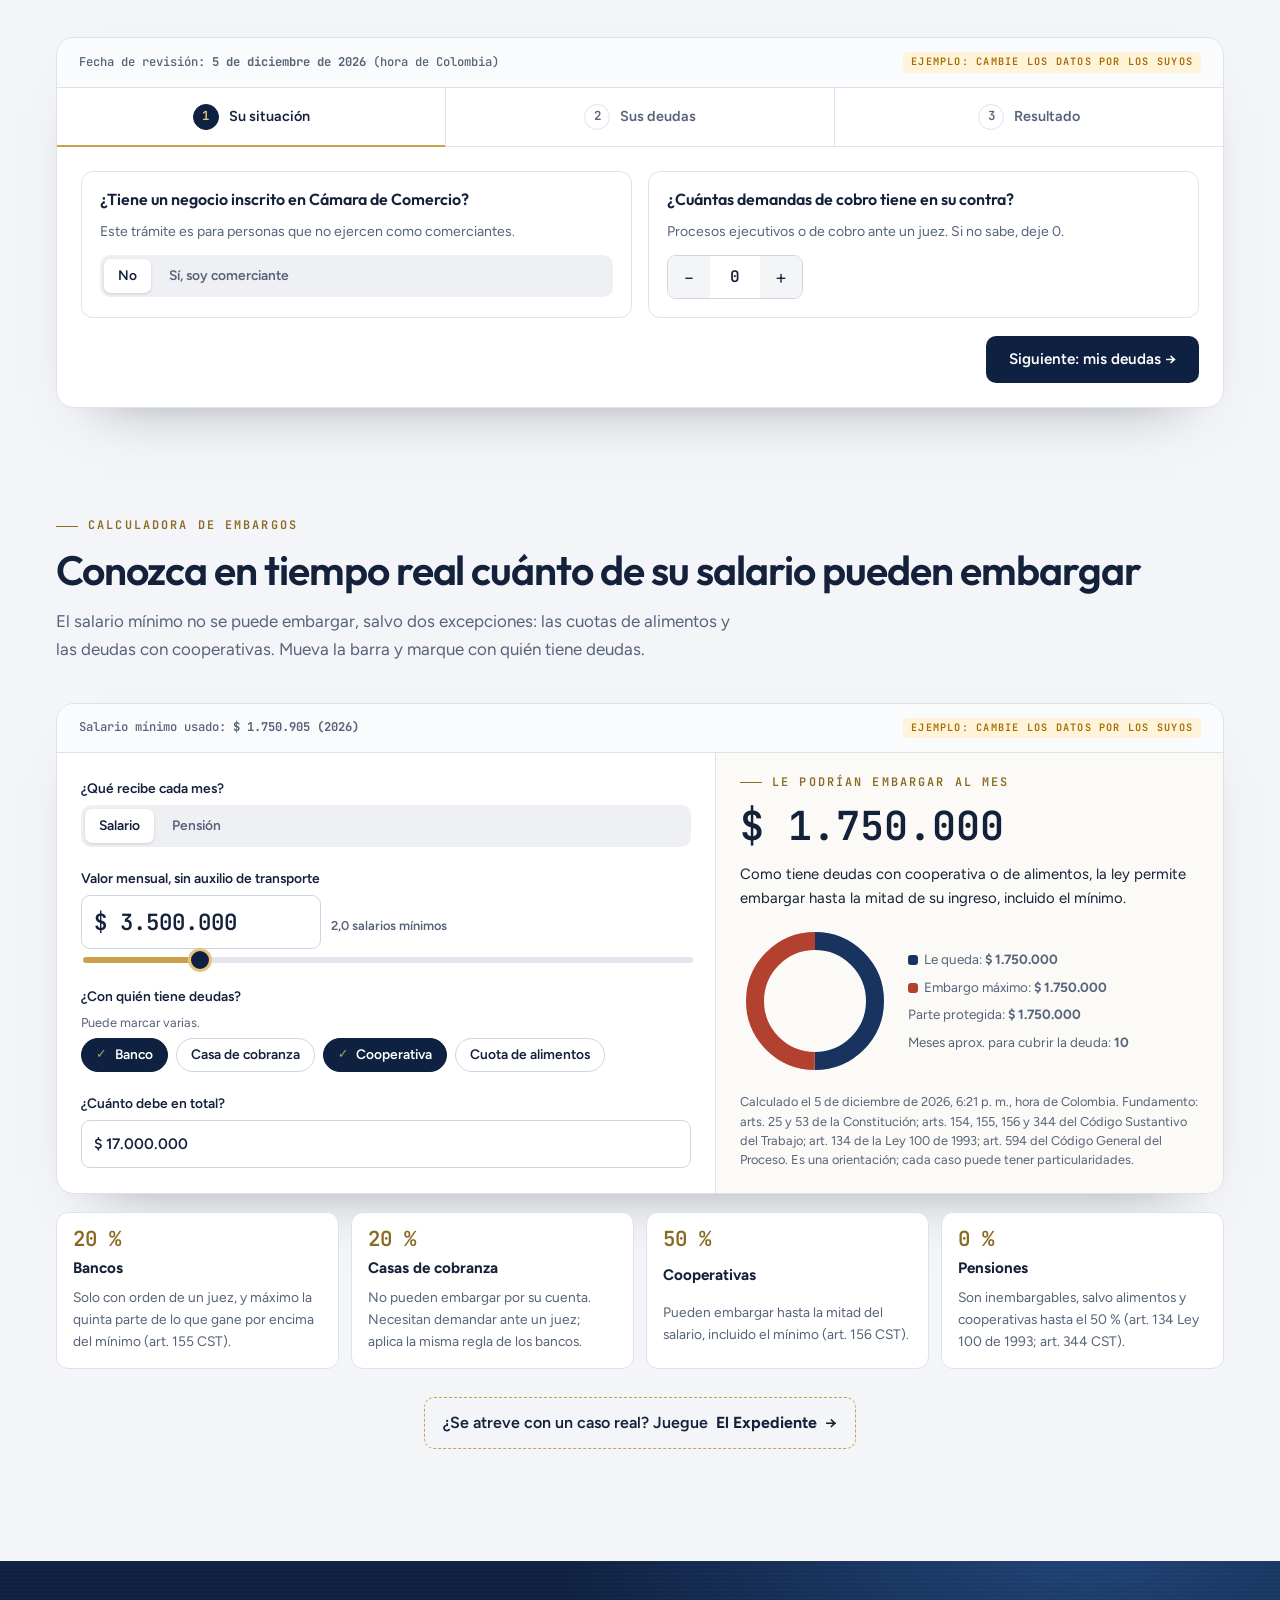
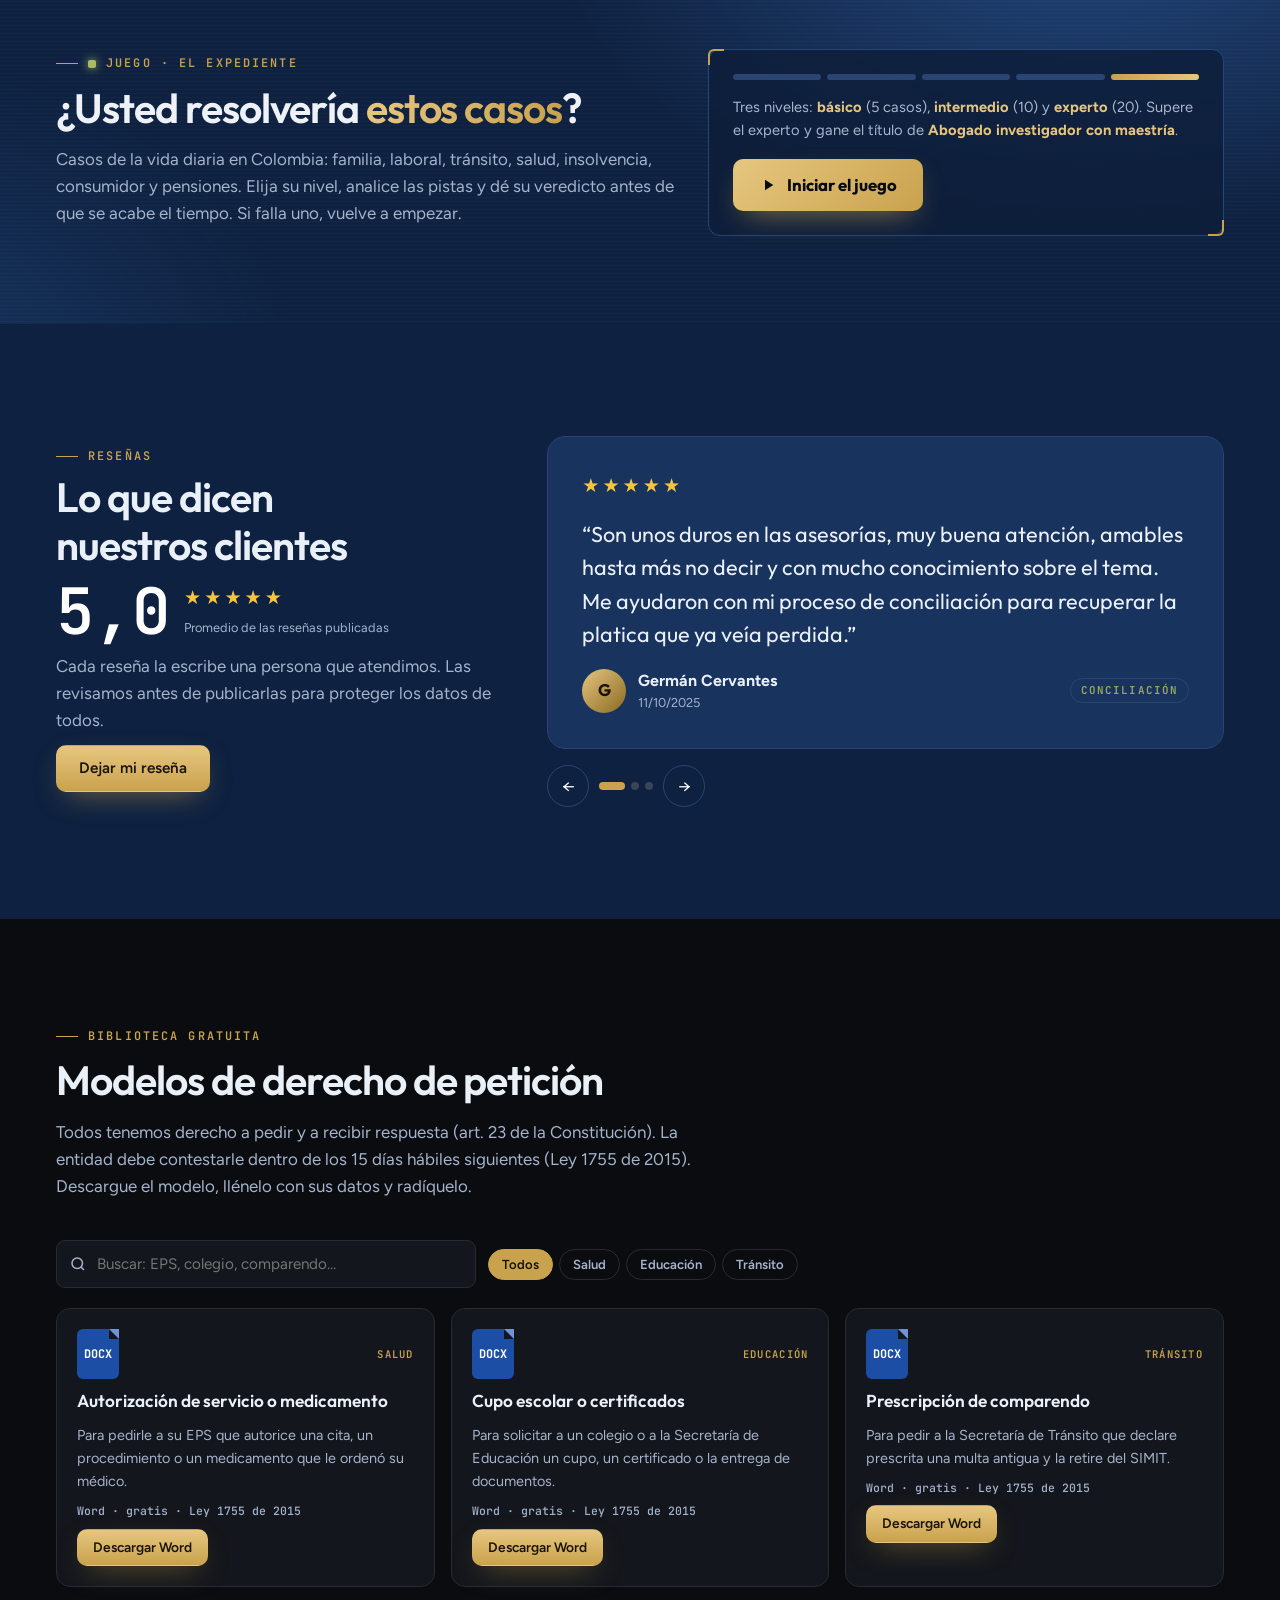
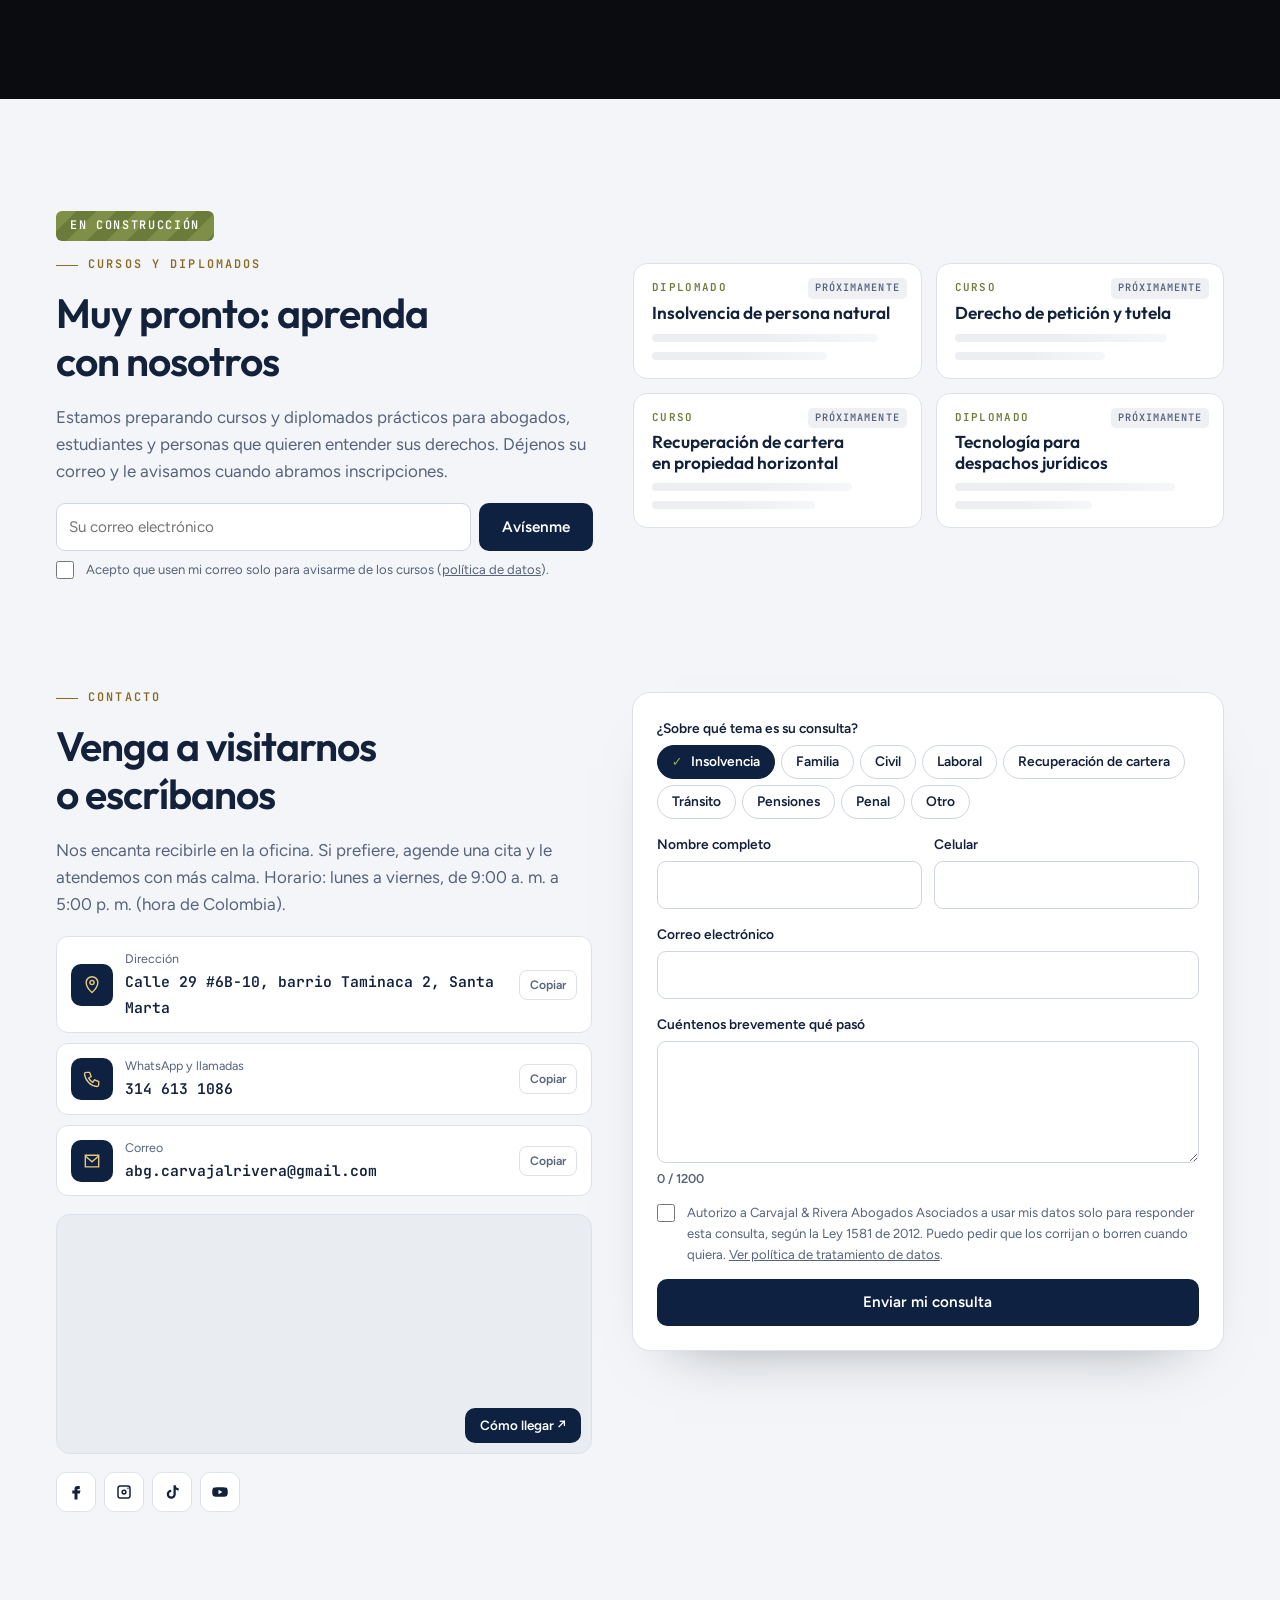
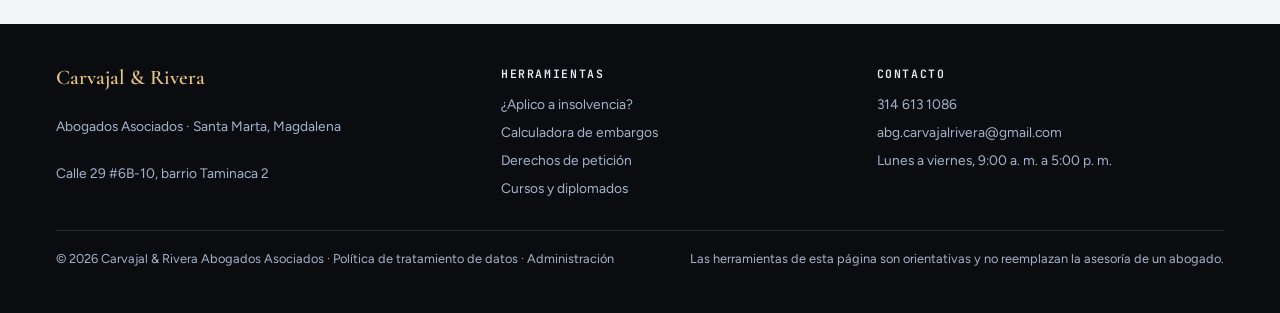
==== commit ec45b917: "Juego: tres niveles (5, 10 y 20 casos), orden y respuestas al azar, 15 casos nuevos Co-Authored-By: " ====
--- a/index.html
+++ b/index.html
@@ -18,7 +18,7 @@
 <meta content="cover" name="claude:viewport-fit-sides"/>
 <link href="https://fonts.googleapis.com" rel="preconnect"/>
 <link href="https://fonts.googleapis.com/css2?family=Cormorant+Garamond:wght@600&amp;family=Outfit:wght@400;500;600;700&amp;family=Figtree:wght@400;500;600;700&amp;family=JetBrains+Mono:wght@400;600&amp;display=swap" rel="stylesheet"/>
-<link href="juego.css?v=20261116b" rel="stylesheet"/>
+<link href="juego.css?v=20261116d" rel="stylesheet"/>
 <style>
 [hidden]{display:none!important}
 img{max-width:100%}
@@ -597,10 +597,10 @@
 <section class="dark" id="juego">
 <canvas class="jg-red" aria-hidden="true"></canvas>
 <div class="wrap jg-franja">
-<div class="sec-head reveal"><span class="eyebrow"><i class="jg-vivo"></i><span data-e="juego_01">Juego · El Expediente</span></span><h2 data-e="juego_02">¿Usted resolvería <em>estos casos</em>?</h2><p class="lead" data-e="juego_03">Cinco expedientes de la vida diaria en Colombia, uno detrás de otro. Analice las pistas, marque las evidencias y dé su veredicto antes de que se acabe el tiempo. Si falla uno, vuelve a empezar.</p></div>
+<div class="sec-head reveal"><span class="eyebrow"><i class="jg-vivo"></i><span data-e="juego_01">Juego · El Expediente</span></span><h2 data-e="juego_02">¿Usted resolvería <em>estos casos</em>?</h2><p class="lead" data-e="juego_03">Casos de la vida diaria en Colombia: familia, laboral, tránsito, salud, insolvencia, consumidor y pensiones. Elija su nivel, analice las pistas y dé su veredicto antes de que se acabe el tiempo. Si falla uno, vuelve a empezar.</p></div>
 <div class="jg-lanza reveal">
 <div class="jg-escalera" aria-hidden="true"><i></i><i></i><i></i><i></i><i></i></div>
-<p data-e="juego_04">Resuelva los cinco seguidos y gane el título de <b>Abogado investigador con maestría</b>.</p>
+<p data-e="juego_04">Tres niveles: <b>básico</b> (5 casos), <b>intermedio</b> (10) y <b>experto</b> (20). Supere el experto y gane el título de <b>Abogado investigador con maestría</b>.</p>
 <button class="jg-jugar" type="button" data-jugar><svg viewBox="0 0 24 24"><path d="M8 5v14l11-7z"/></svg><span data-e="juego_05">Iniciar el juego</span></button>
 <span class="jg-marca" hidden></span>
 </div>
@@ -973,6 +973,6 @@
   try{(window.CR_CARGAR?window.CR_CARGAR():Promise.resolve({})).then(ir,()=>ir({}))}catch(_){ir({})}
   setTimeout(()=>ir({}),4000);})();
 </script>
-<script src="juego.js?v=20261116b"></script>
+<script src="juego.js?v=20261116d"></script>
 </body>
 </html>
--- a/juego.css
+++ b/juego.css
@@ -260,3 +260,31 @@
   .jg-cifras{grid-template-columns:1fr 1fr 1fr}
   .jg-cifras b{font-size:1.25rem}
 }
+
+/* selección de nivel */
+.jg-niveles{display:grid;justify-items:center;text-align:center;gap:14px;padding:16px 0 6px}
+.jg-niveles h3{font:800 clamp(1.5rem,3vw,2.2rem)/1.1 var(--f-head);color:#fff;margin:0}
+.jg-niveles>p{margin:0;color:var(--jg-mut);max-width:56ch}
+.jg-nivs{display:grid;grid-template-columns:repeat(3,minmax(0,1fr));gap:14px;width:100%;margin-top:10px}
+.jg-m .jg-niv{position:relative;overflow:hidden;display:grid;gap:8px;align-content:start;text-align:left;padding:20px;border-radius:12px;border:1px solid var(--jg-line);background:rgba(19,42,79,.85);color:#eef2f8;transition:transform .2s,border-color .2s,box-shadow .2s}
+.jg-m .jg-niv:hover{transform:translateY(-4px);border-color:var(--jg-gold);box-shadow:0 18px 40px -20px rgba(201,162,77,.8)}
+.jg-m .jg-niv::after{content:"";position:absolute;inset:0;background:linear-gradient(110deg,transparent 35%,rgba(230,198,127,.12) 50%,transparent 65%);transform:translateX(-100%);transition:transform .6s}
+.jg-m .jg-niv:hover::after{transform:translateX(100%)}
+.jg-barras{display:flex;gap:4px;align-items:flex-end;height:18px}
+.jg-barras i{width:7px;border-radius:2px;background:var(--jg-line2)}
+.jg-barras i:nth-child(1){height:8px}.jg-barras i:nth-child(2){height:13px}.jg-barras i:nth-child(3){height:18px}
+.jg-barras i.on{background:var(--jg-gold2);box-shadow:0 0 8px rgba(230,198,127,.5)}
+.jg-niv b{font:800 1.4rem/1 var(--f-head);color:#fff}
+.jg-cant{font:600 .74rem/1 var(--f-mono);letter-spacing:.12em;text-transform:uppercase;color:var(--jg-gold2)}
+.jg-desc{font-size:.88rem;color:var(--jg-mut);line-height:1.4}
+.jg-tit{font:500 .72rem/1.35 var(--f-mono);color:var(--jg-olive2);border-top:1px dashed var(--jg-line2);padding-top:8px;margin-top:2px}
+.jg-mm{font:500 .7rem/1 var(--f-mono);color:var(--jg-gold2)}
+@media (max-width:760px){.jg-nivs{grid-template-columns:1fr}}
+
+/* barra de avance compacta para 10 y 20 casos */
+.jg-progreso.muchos{gap:3px;align-items:center}
+.jg-progreso.muchos .jg-paso{height:10px;padding:0;font-size:0;border-radius:3px;gap:0}
+.jg-progreso.muchos .jg-paso svg{display:none}
+.jg-progreso.muchos .jg-paso.ya{background:var(--jg-olive2)}
+.jg-progreso.muchos .jg-paso.ahora{background:var(--jg-gold2);box-shadow:0 0 8px rgba(230,198,127,.6)}
+.jg-progreso.muchos .jg-paso.cayo{background:var(--jg-bad)}
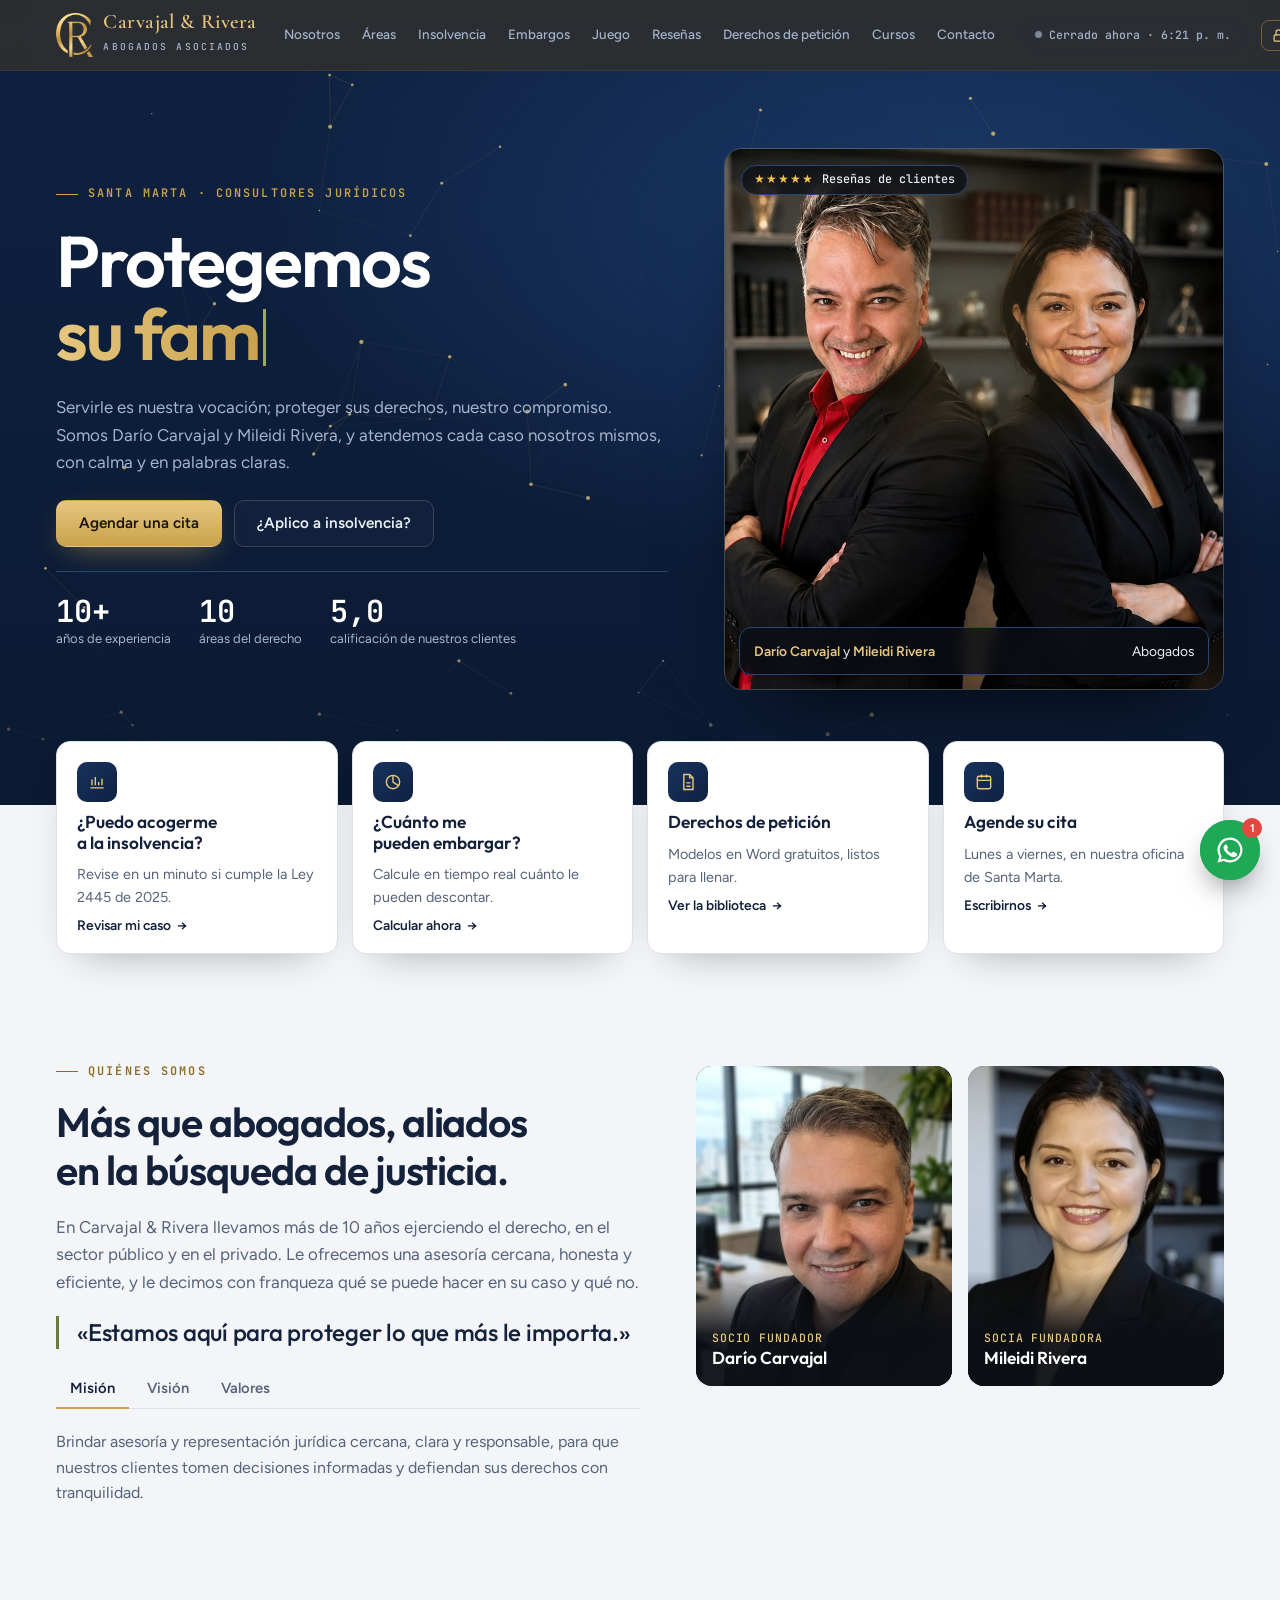
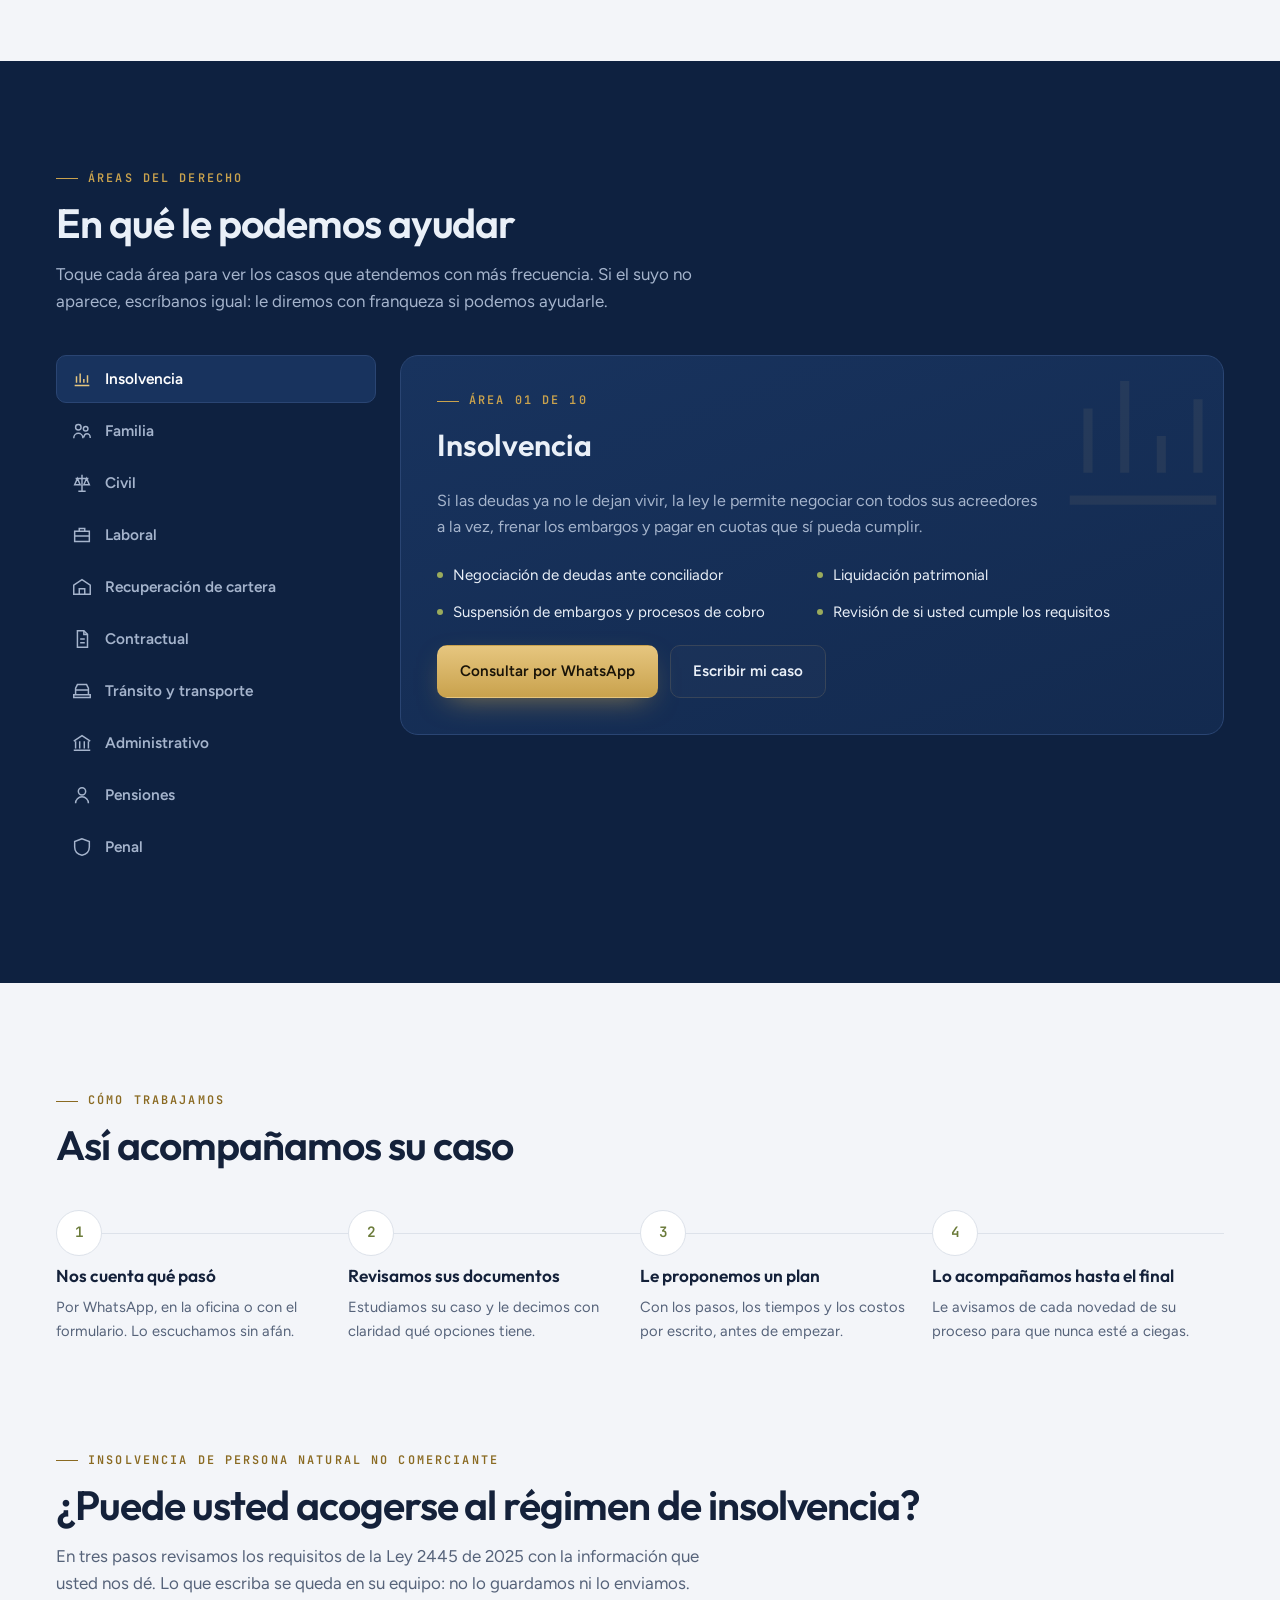
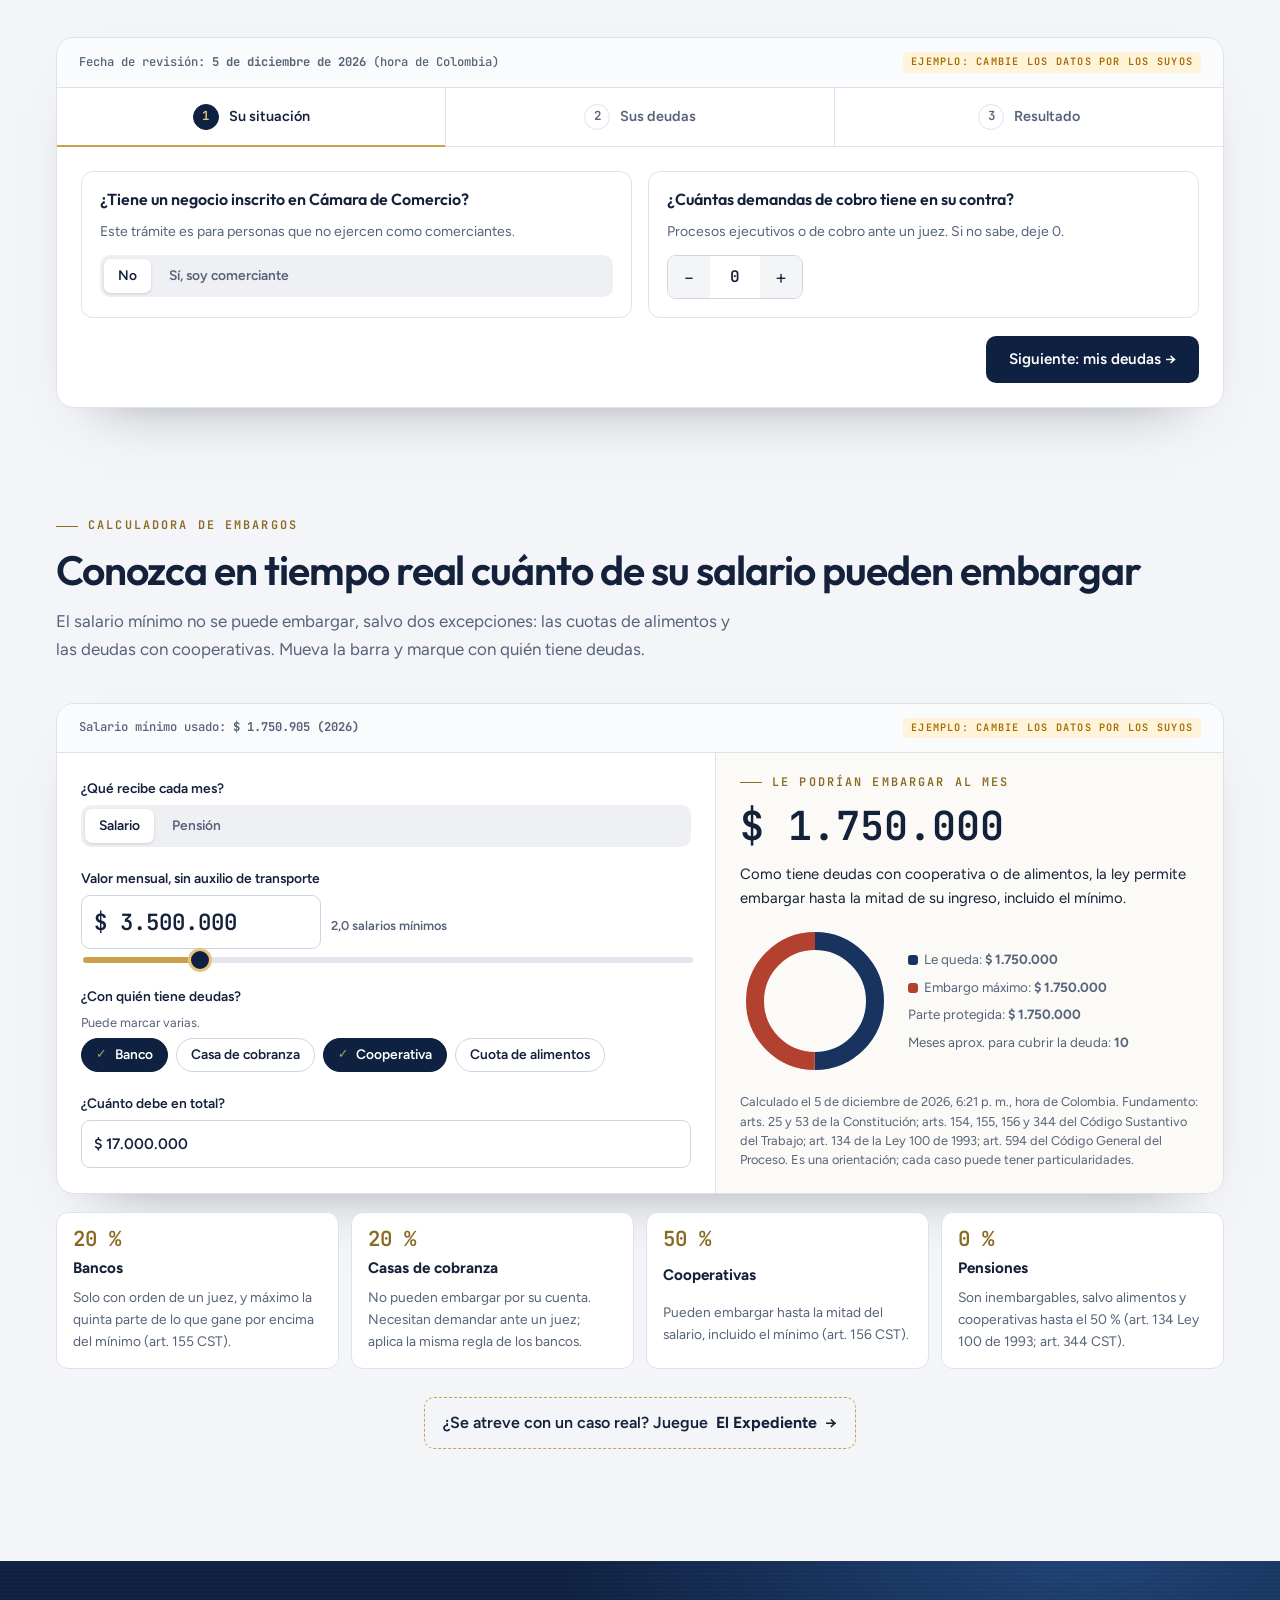
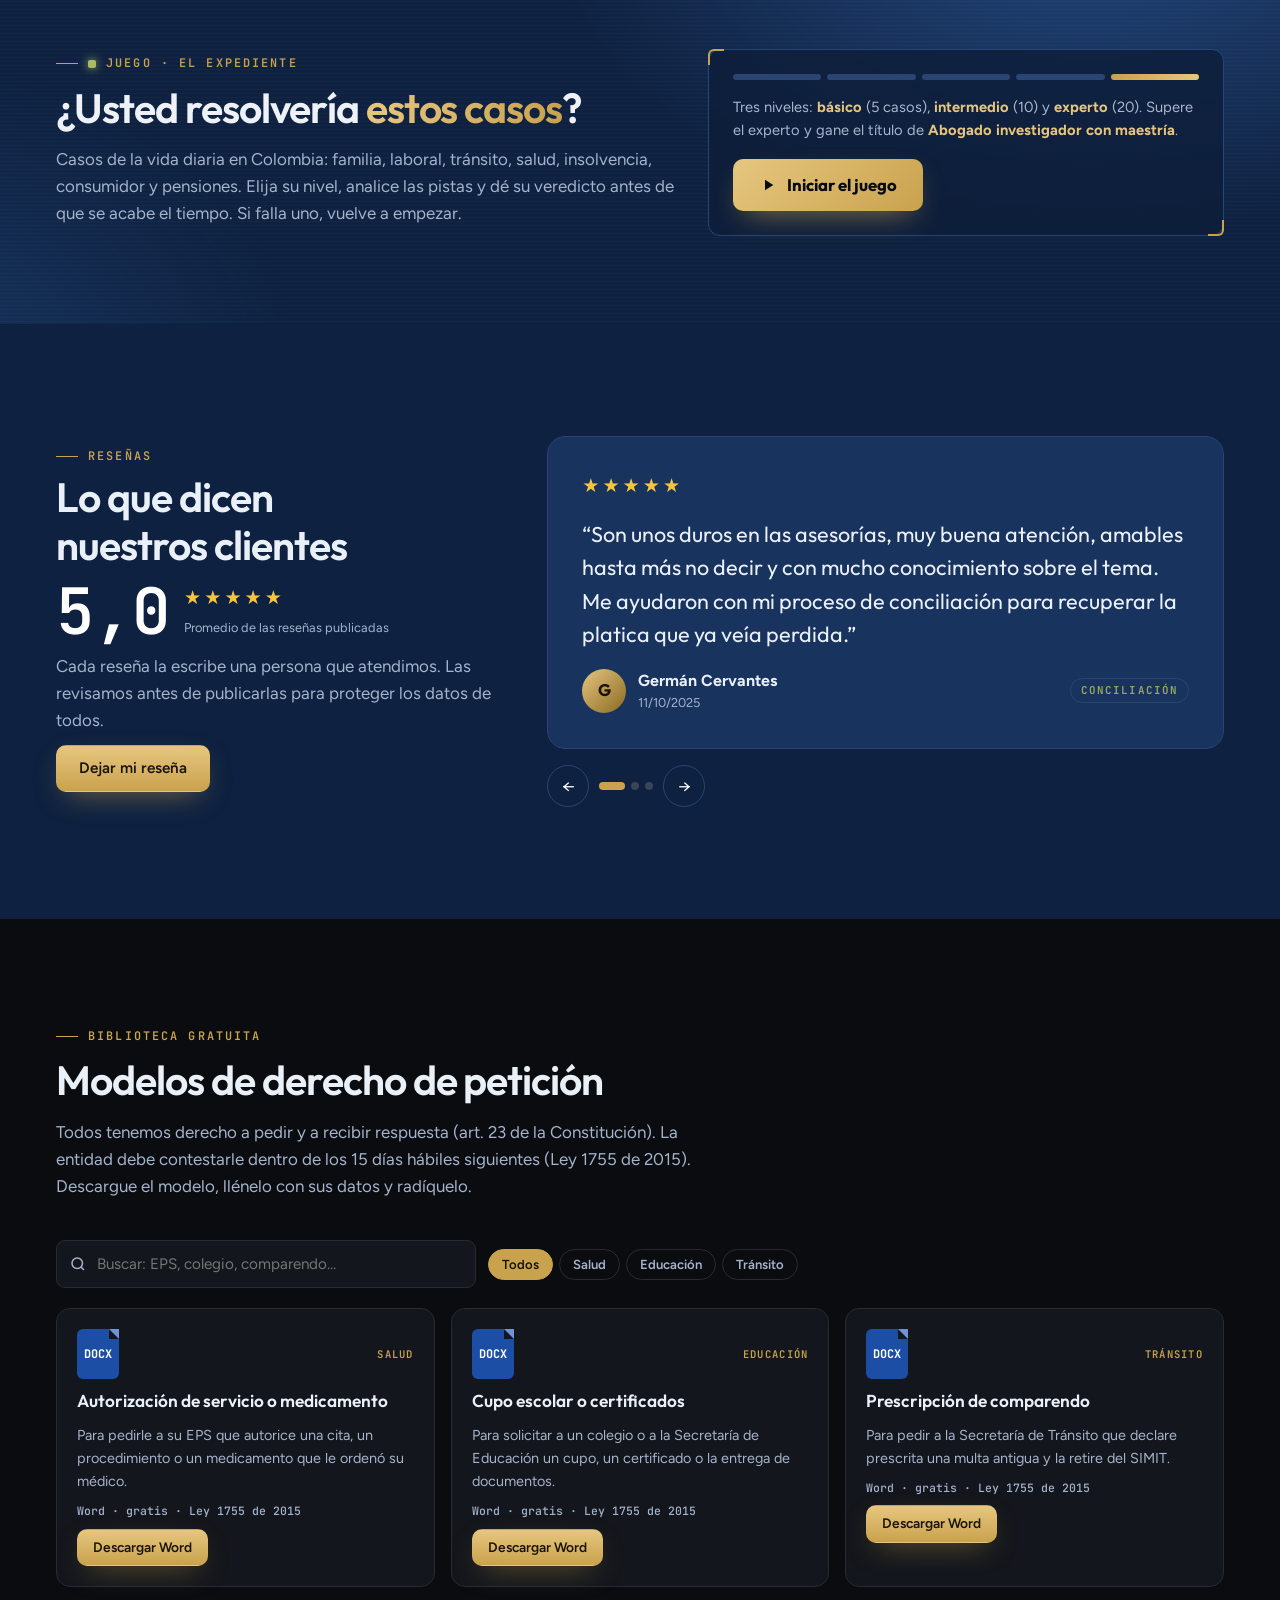
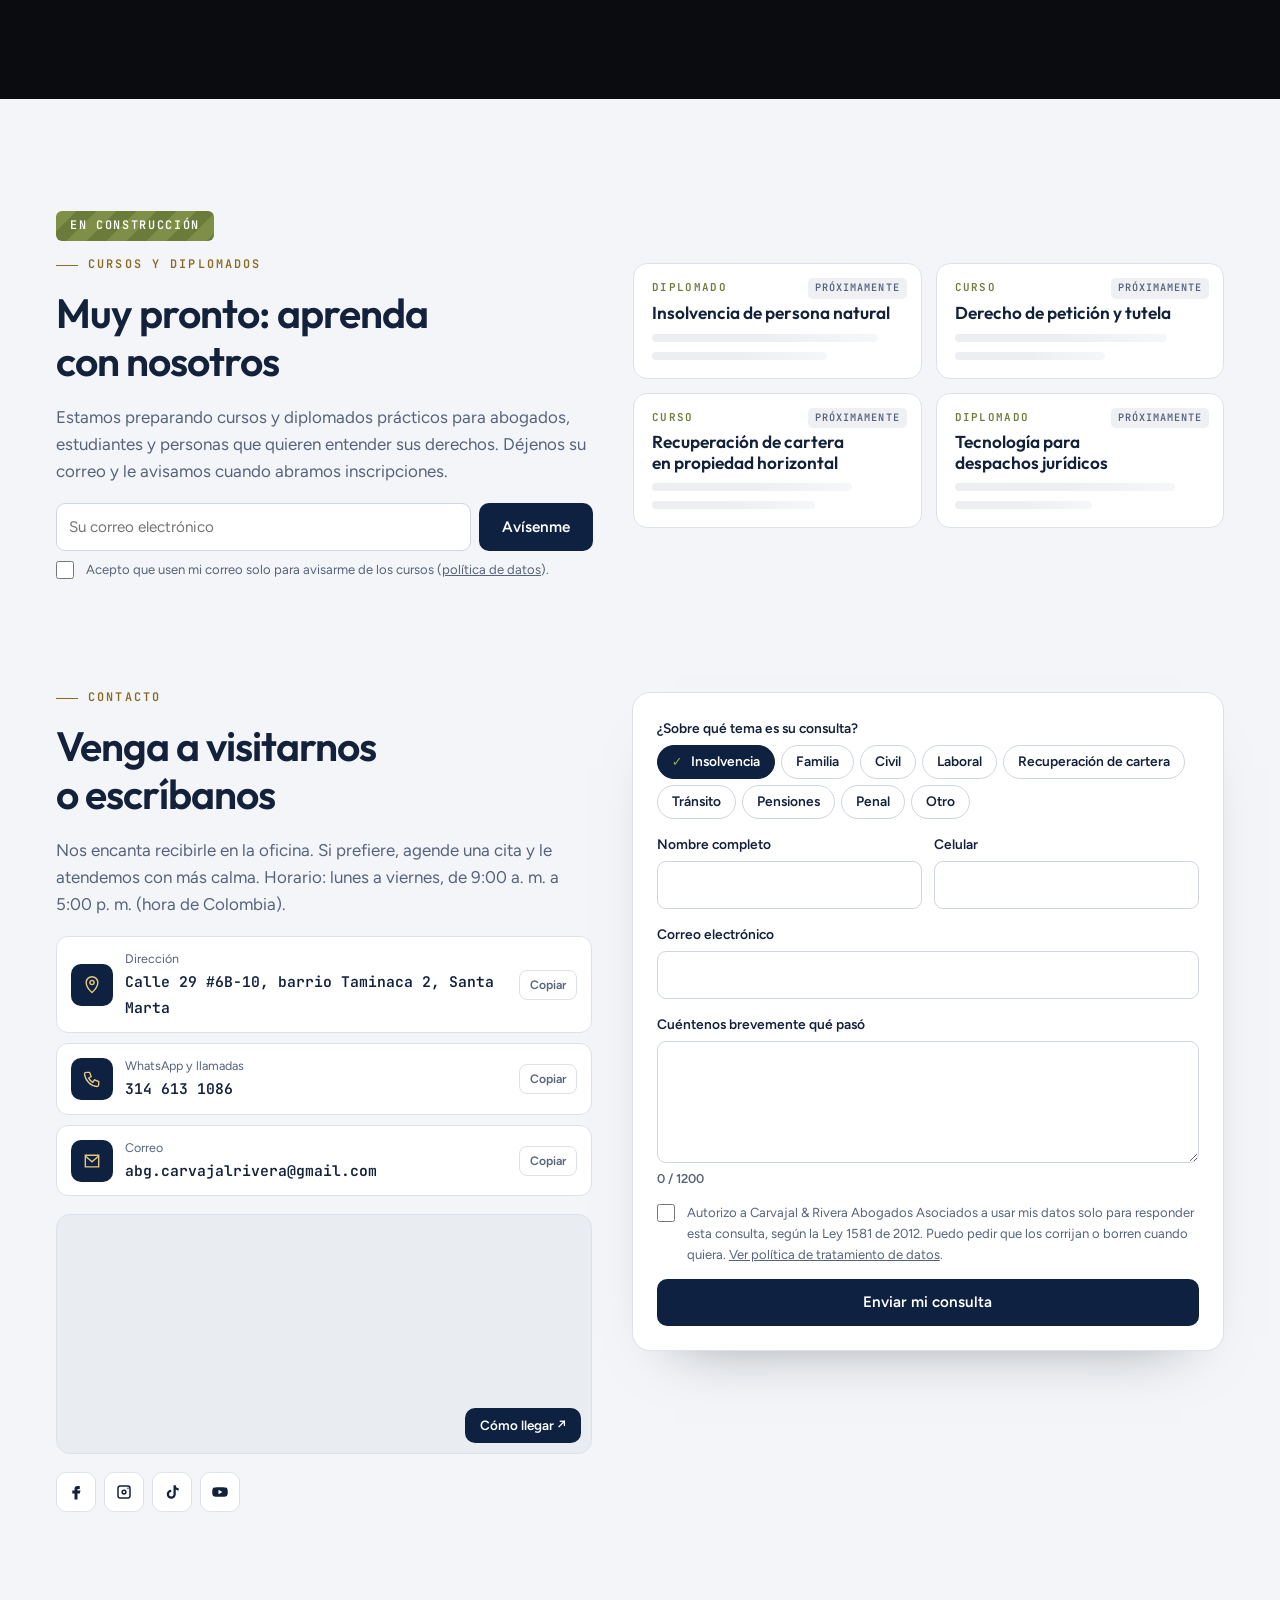
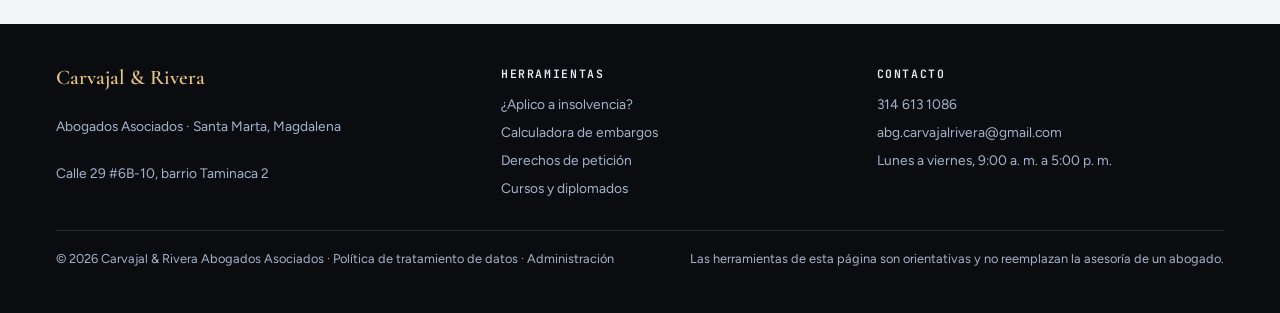
==== commit aaa2a617: "Imagen para compartir el enlace (WhatsApp y redes): cabecera de la firma 1200x630 Co-Authored-By: Cl" ====
--- a/index.html
+++ b/index.html
@@ -7,7 +7,18 @@
 <meta content="Carvajal &amp; Rivera Abogados Asociados, Santa Marta. Insolvencia, familia, civil, laboral, pensiones, tránsito y más. Calcule gratis si aplica a insolvencia y cuánto le pueden embargar." name="description"/>
 <meta content="Carvajal &amp; Rivera Abogados Asociados" property="og:title"/>
 <meta content="Servirle es nuestra vocación; proteger sus derechos, nuestro compromiso. Santa Marta, Colombia." property="og:description"/>
-<meta content="img/equipo_oficina.jpg" property="og:image"/>
+<meta content="website" property="og:type"/>
+<meta content="https://dcgestionjuridica.github.io/carvajal-rivera-web/" property="og:url"/>
+<meta content="Carvajal &amp; Rivera Abogados Asociados" property="og:site_name"/>
+<meta content="es_CO" property="og:locale"/>
+<meta content="https://dcgestionjuridica.github.io/carvajal-rivera-web/img/compartir.jpg?v=2" property="og:image"/>
+<meta content="https://dcgestionjuridica.github.io/carvajal-rivera-web/img/compartir.jpg?v=2" property="og:image:secure_url"/>
+<meta content="image/jpeg" property="og:image:type"/>
+<meta content="1200" property="og:image:width"/>
+<meta content="630" property="og:image:height"/>
+<meta content="Carvajal &amp; Rivera Abogados Asociados, Santa Marta" property="og:image:alt"/>
+<meta content="summary_large_image" name="twitter:card"/>
+<meta content="https://dcgestionjuridica.github.io/carvajal-rivera-web/img/compartir.jpg?v=2" name="twitter:image"/>
 <meta content="#0e2140" name="theme-color"/>
 <link href="favicon.ico" rel="icon" sizes="any"/>
 <link href="img/icono-32.png" rel="icon" sizes="32x32" type="image/png"/>
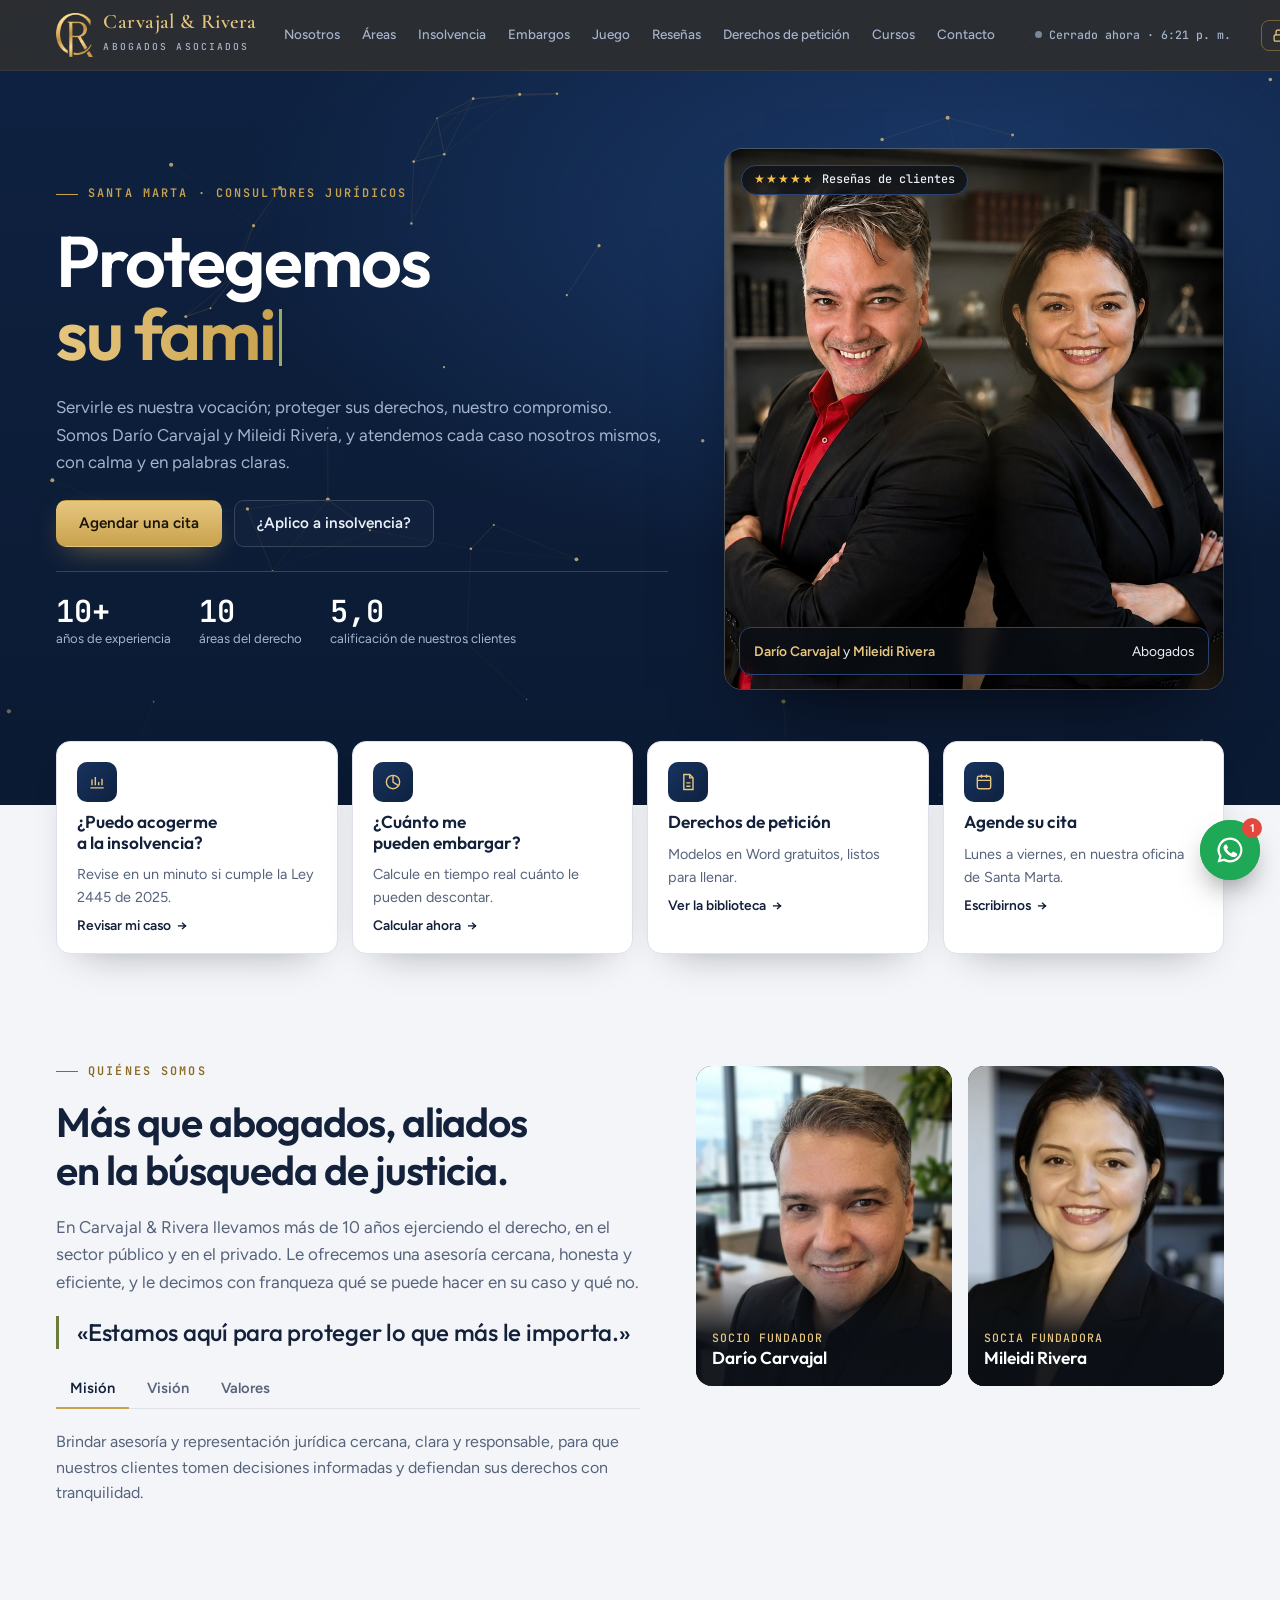
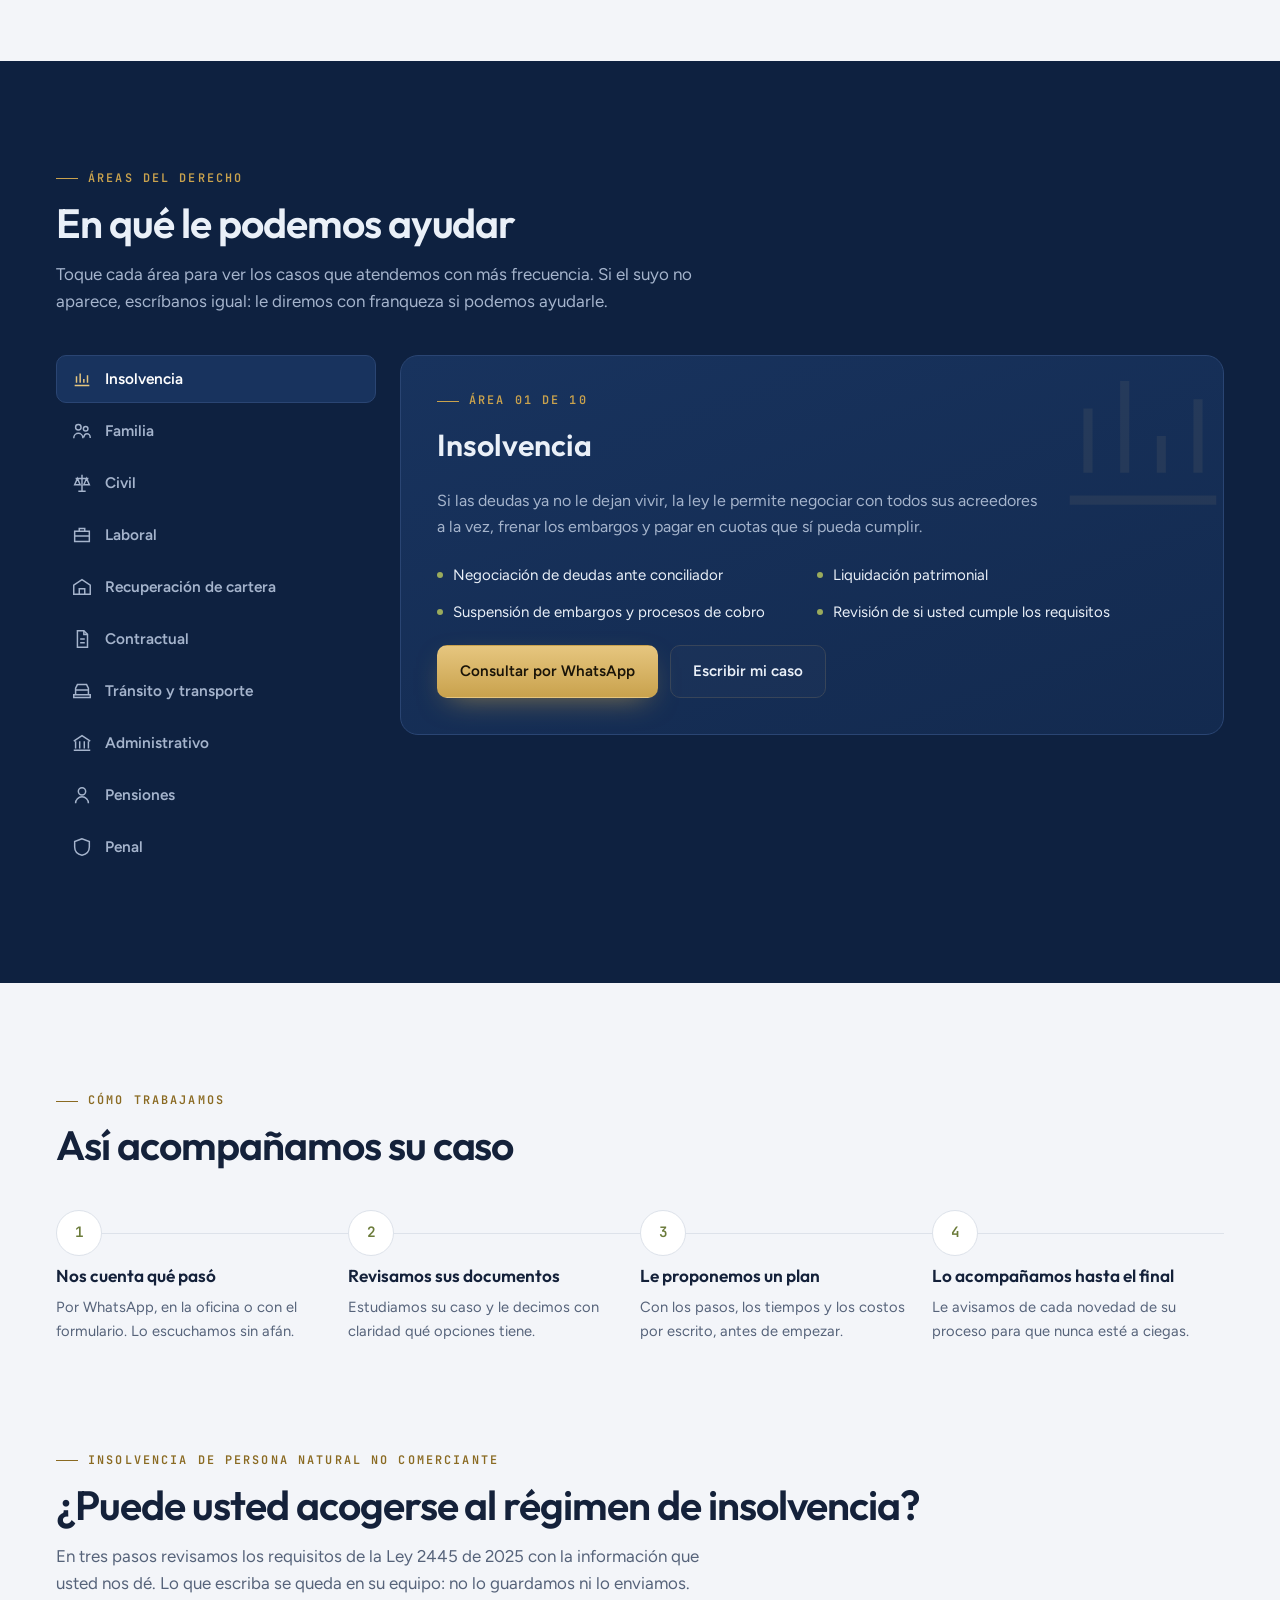
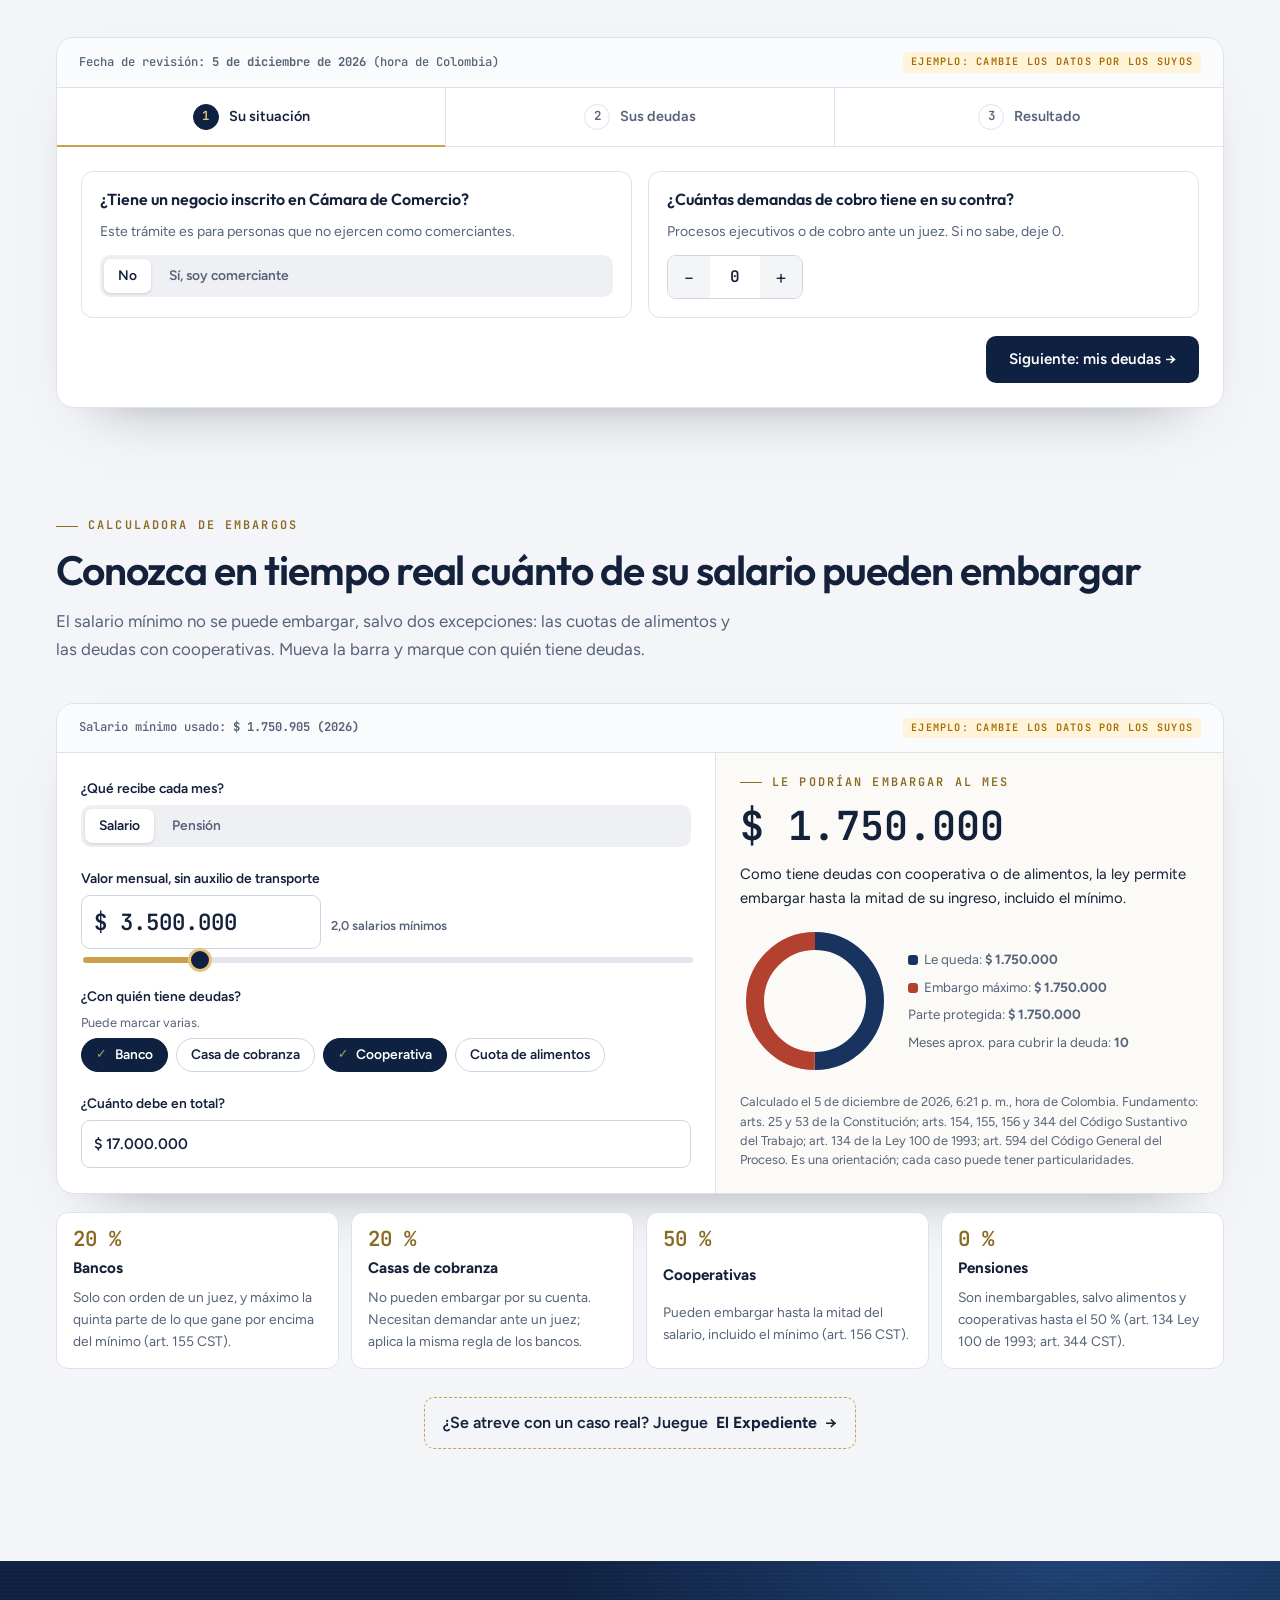
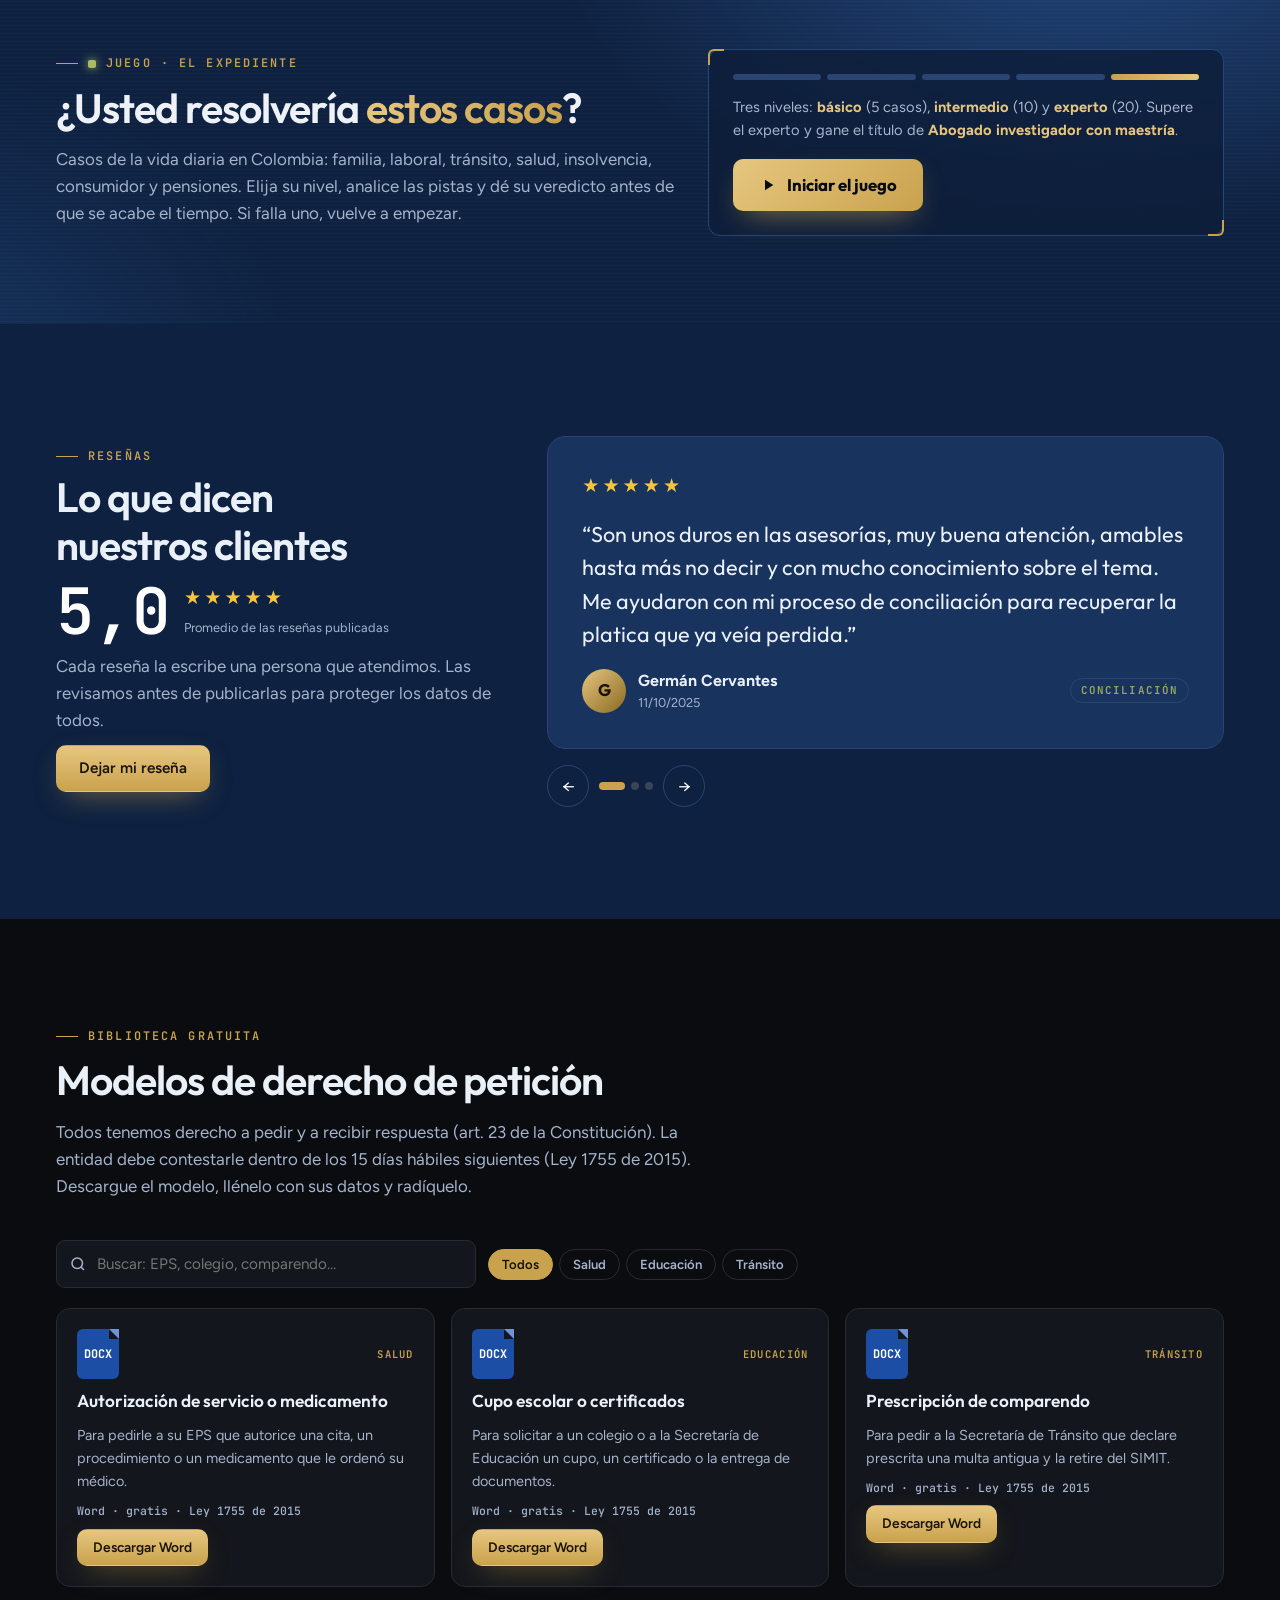
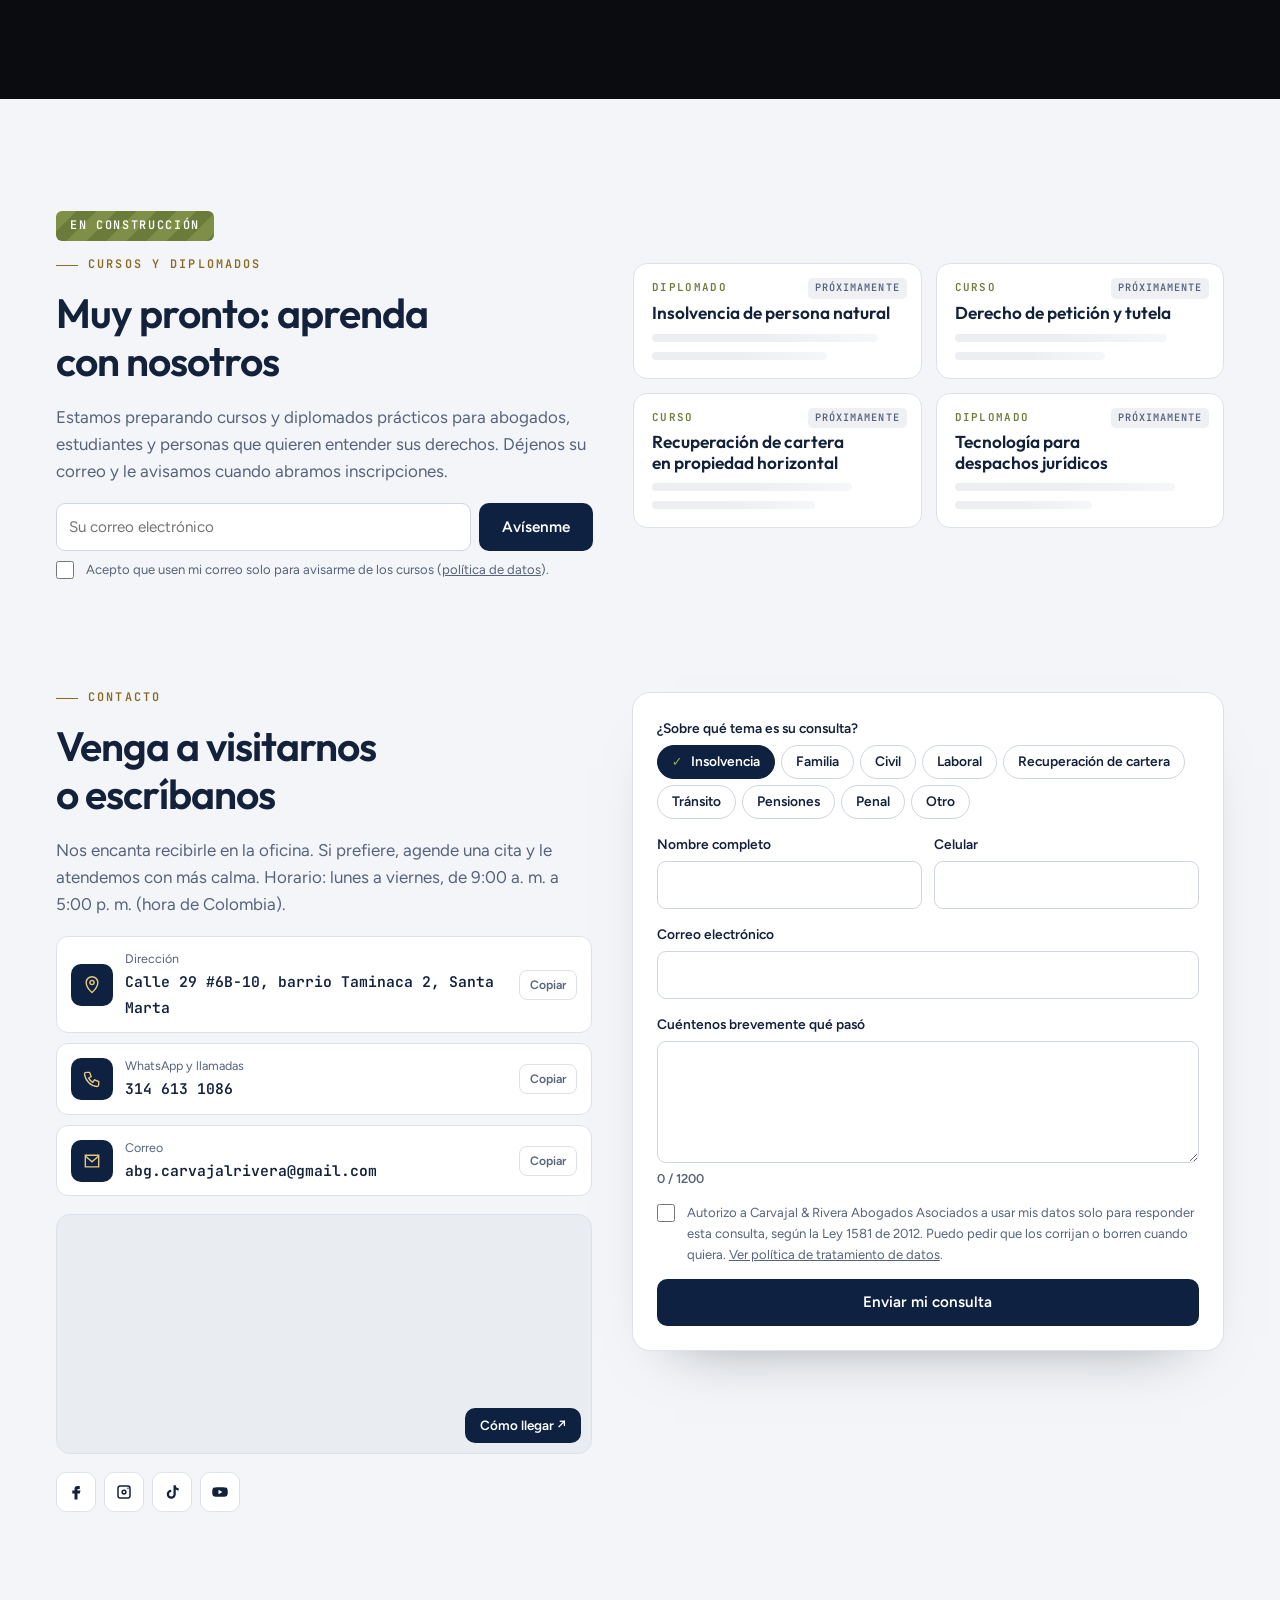
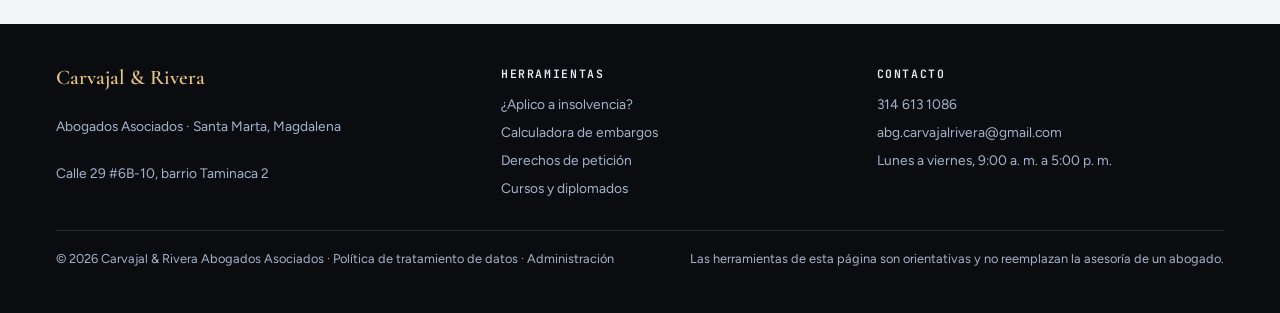
==== commit bb74e2c2: "Imagen para compartir: cambiar a la opción 1 (foto en recuadro) Co-Authored-By: Claude Opus 5.5 <nor" ====
--- a/index.html
+++ b/index.html
@@ -11,14 +11,14 @@
 <meta content="https://dcgestionjuridica.github.io/carvajal-rivera-web/" property="og:url"/>
 <meta content="Carvajal &amp; Rivera Abogados Asociados" property="og:site_name"/>
 <meta content="es_CO" property="og:locale"/>
-<meta content="https://dcgestionjuridica.github.io/carvajal-rivera-web/img/compartir.jpg?v=2" property="og:image"/>
-<meta content="https://dcgestionjuridica.github.io/carvajal-rivera-web/img/compartir.jpg?v=2" property="og:image:secure_url"/>
+<meta content="https://dcgestionjuridica.github.io/carvajal-rivera-web/img/compartir.jpg?v=3" property="og:image"/>
+<meta content="https://dcgestionjuridica.github.io/carvajal-rivera-web/img/compartir.jpg?v=3" property="og:image:secure_url"/>
 <meta content="image/jpeg" property="og:image:type"/>
 <meta content="1200" property="og:image:width"/>
 <meta content="630" property="og:image:height"/>
 <meta content="Carvajal &amp; Rivera Abogados Asociados, Santa Marta" property="og:image:alt"/>
 <meta content="summary_large_image" name="twitter:card"/>
-<meta content="https://dcgestionjuridica.github.io/carvajal-rivera-web/img/compartir.jpg?v=2" name="twitter:image"/>
+<meta content="https://dcgestionjuridica.github.io/carvajal-rivera-web/img/compartir.jpg?v=3" name="twitter:image"/>
 <meta content="#0e2140" name="theme-color"/>
 <link href="favicon.ico" rel="icon" sizes="any"/>
 <link href="img/icono-32.png" rel="icon" sizes="32x32" type="image/png"/>
